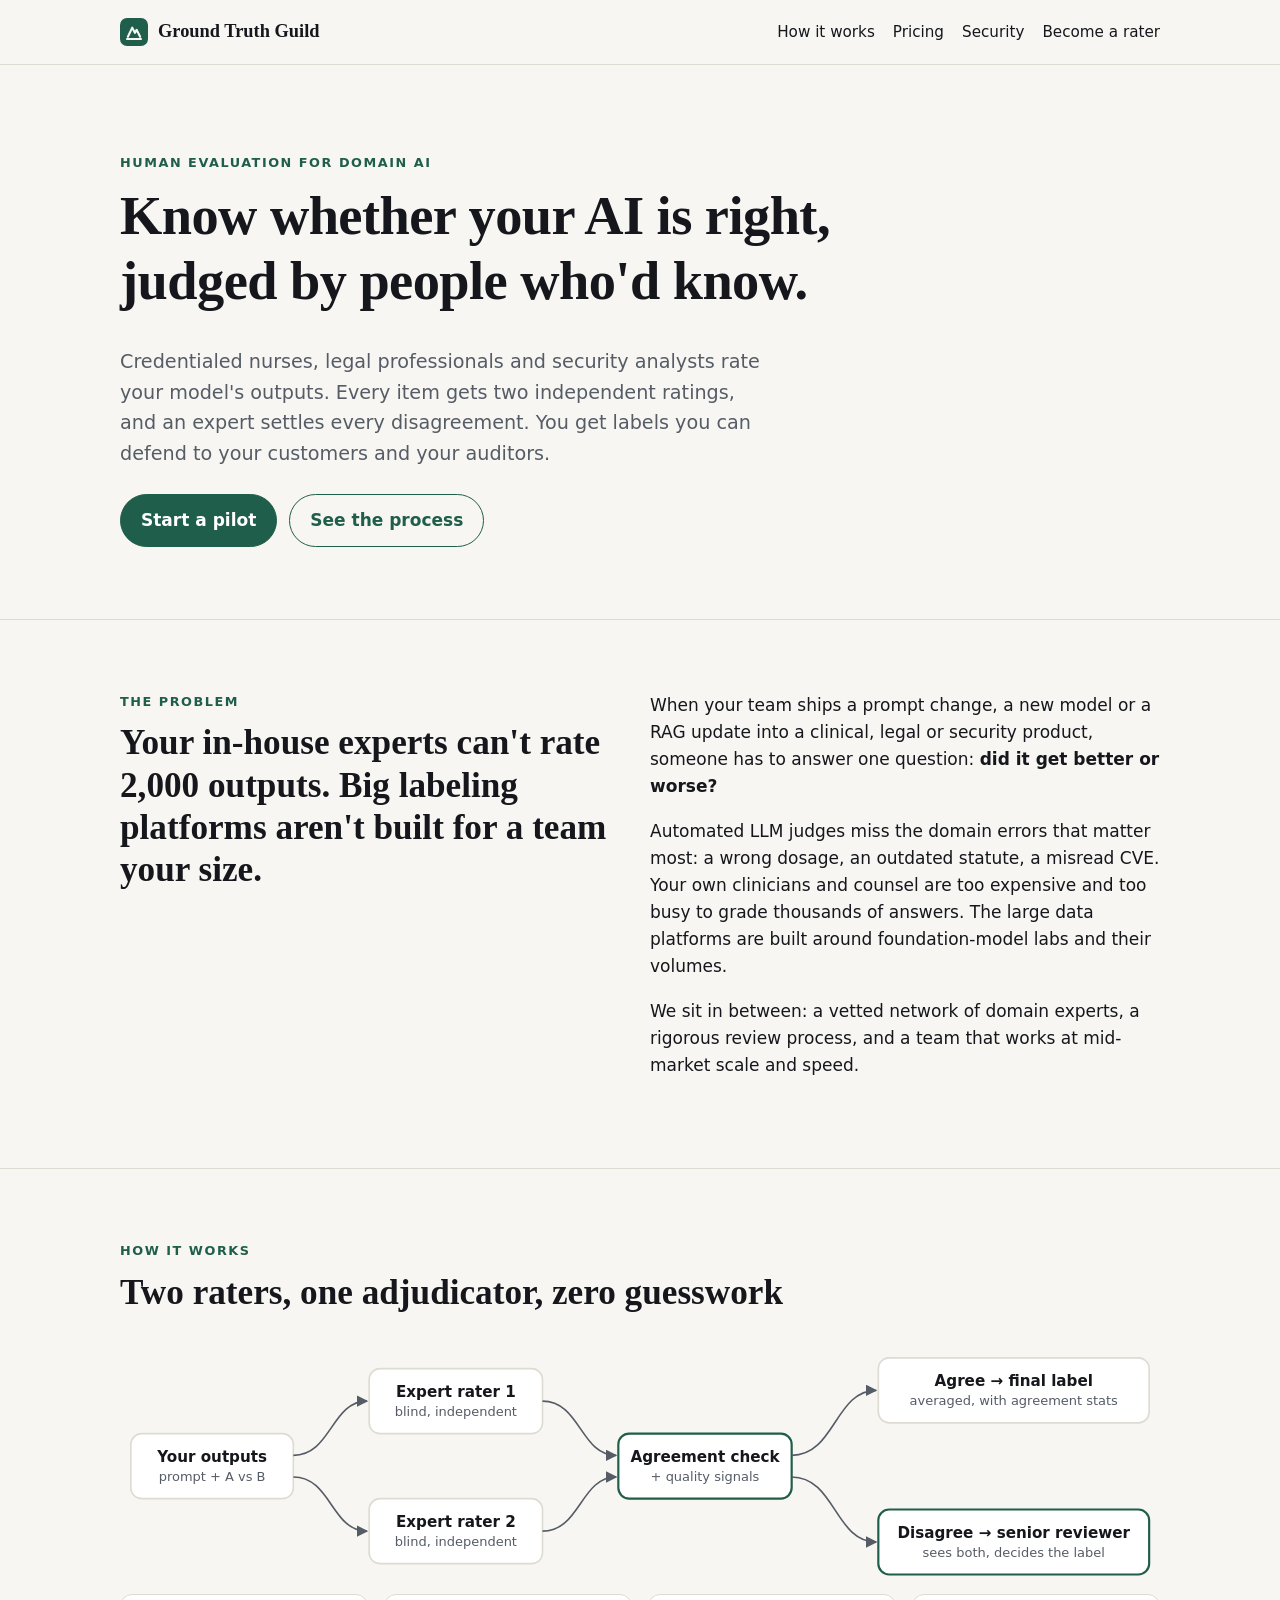
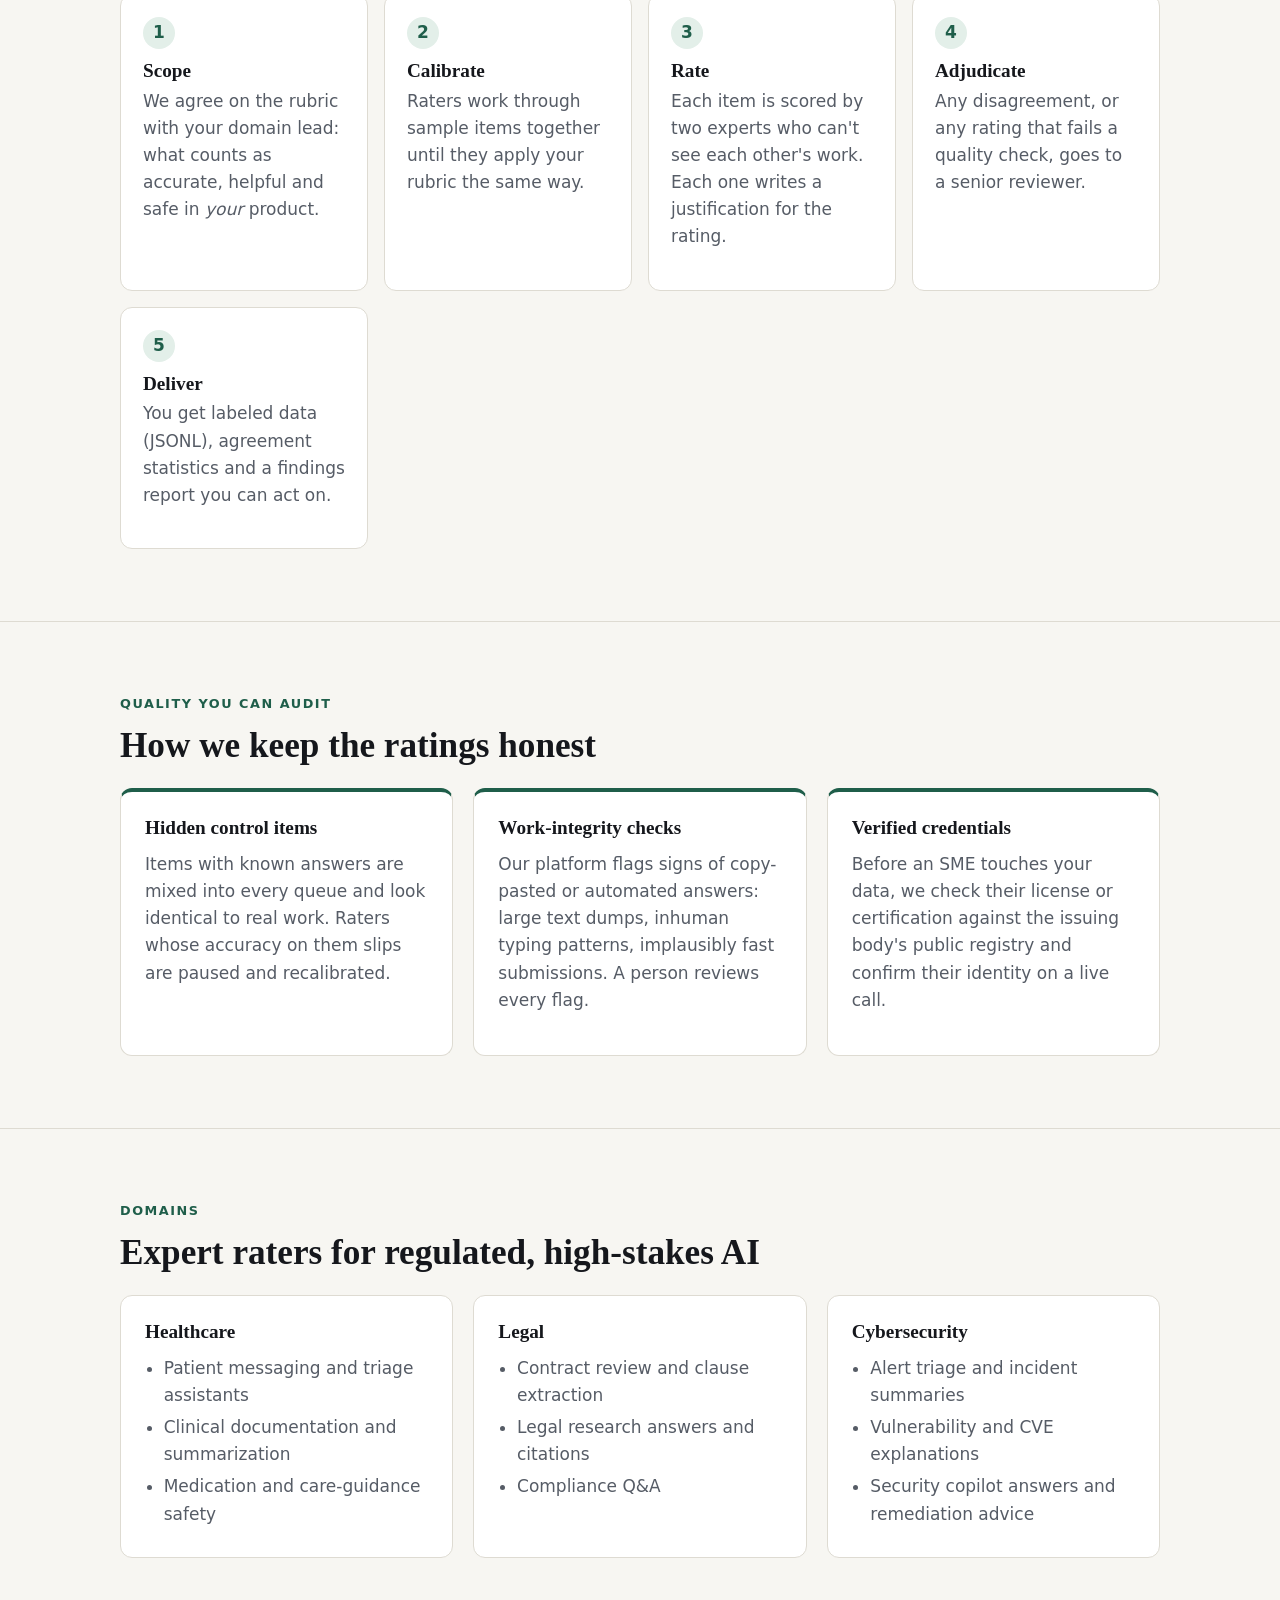
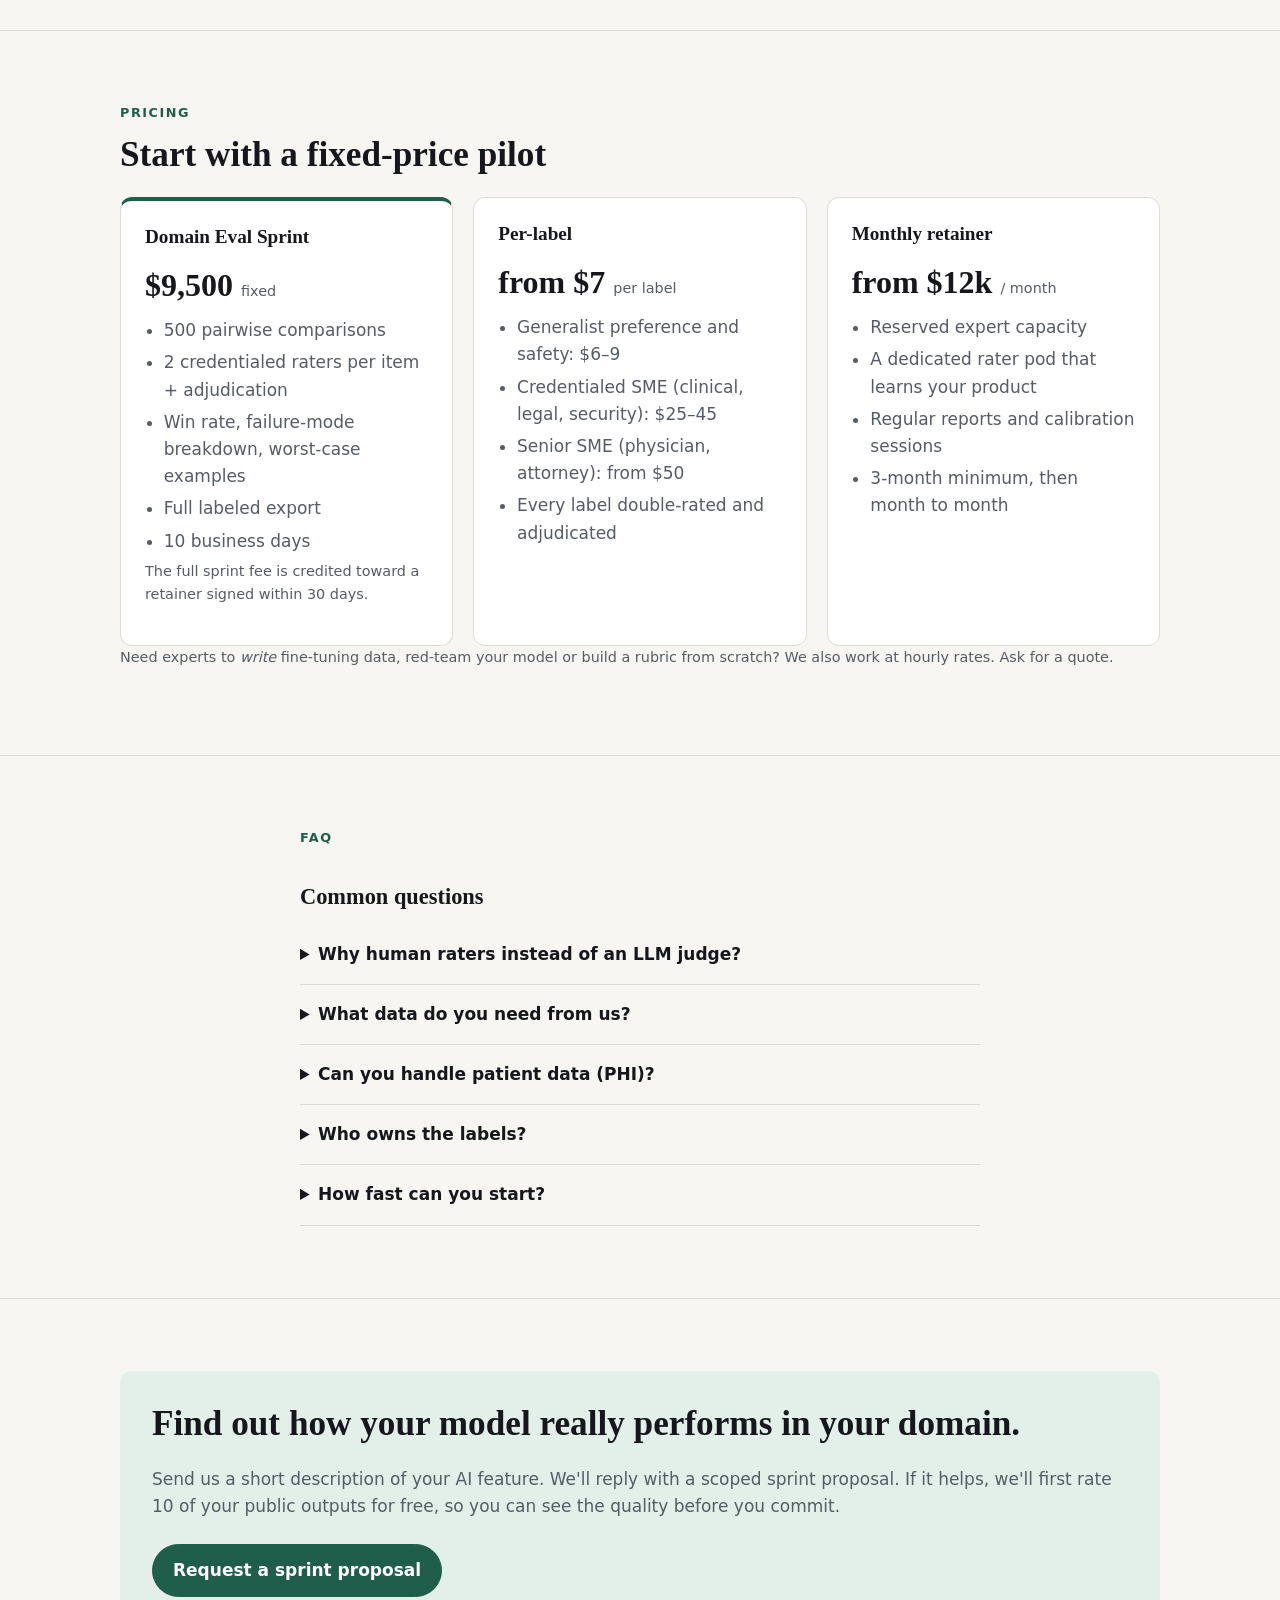
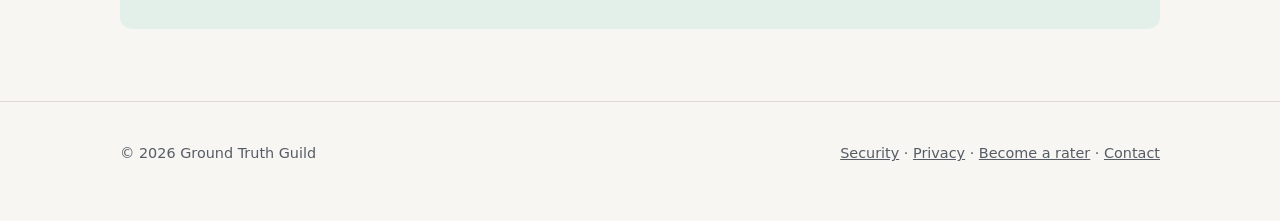
==== index.html @ f08601db "Ground Truth Guild marketing site: client pitch, rater recruiting, security, privacy Co-Authored-By:" ====
<!doctype html>
<html lang="en">
<head>
  <meta charset="utf-8">
  <meta name="viewport" content="width=device-width, initial-scale=1">
  <title>Ground Truth Guild · Expert human evaluation for domain AI</title>
  <meta name="description" content="Credentialed nurses, legal professionals and security analysts rate your AI's outputs. Two independent raters per item, expert adjudication on every disagreement. Pilot results in 10 business days.">
  <meta property="og:title" content="Ground Truth Guild">
  <meta property="og:description" content="Expert human evaluation and preference data for healthcare, legal and cybersecurity AI teams.">
  <meta property="og:type" content="website">
  <link rel="icon" href="/favicon.svg" type="image/svg+xml">
  <link rel="stylesheet" href="/styles.css">
</head>
<body>
  <a class="skip" href="#main">Skip to content</a>
  <header class="site-header">
    <div class="wrap">
      <a class="brand" href="/" aria-label="Ground Truth Guild home">
        <svg viewBox="0 0 32 32" aria-hidden="true"><rect class="mark-bg" width="32" height="32" rx="8"/><path class="mark-fg" d="M9 21.5 14 11l3 6 2-3.5 4 8"/><path class="mark-fg" d="M8 24h16"/></svg>
        Ground Truth Guild
      </a>
      <nav class="nav" aria-label="Main">
        <a href="#how">How it works</a>
        <a href="#pricing">Pricing</a>
        <a href="/security">Security</a>
        <a href="/raters">Become a rater</a>
      </nav>
    </div>
  </header>

  <main id="main">
    <section class="hero">
      <div class="wrap">
        <div class="eyebrow">Human evaluation for domain AI</div>
        <h1>Know whether your AI is right,<br>judged by people who'd know.</h1>
        <p class="lead">Credentialed nurses, legal professionals and security analysts rate your model's outputs. Every item gets two independent ratings, and an expert settles every disagreement. You get labels you can defend to your customers and your auditors.</p>
        <div class="actions">
          <a class="btn primary" href="mailto:LucasMaillet2019@gmail.com?subject=Domain%20Eval%20Sprint%20inquiry">Start a pilot</a>
          <a class="btn ghost" href="#how">See the process</a>
        </div>
      </div>
    </section>

    <section>
      <div class="wrap grid two">
        <div>
          <div class="eyebrow">The problem</div>
          <h2>Your in-house experts can't rate 2,000 outputs. Big labeling platforms aren't built for a team your size.</h2>
        </div>
        <div>
          <p>When your team ships a prompt change, a new model or a RAG update into a clinical, legal or security product, someone has to answer one question: <strong>did it get better or worse?</strong></p>
          <p>Automated LLM judges miss the domain errors that matter most: a wrong dosage, an outdated statute, a misread CVE. Your own clinicians and counsel are too expensive and too busy to grade thousands of answers. The large data platforms are built around foundation-model labs and their volumes.</p>
          <p>We sit in between: a vetted network of domain experts, a rigorous review process, and a team that works at mid-market scale and speed.</p>
        </div>
      </div>
    </section>

    <section id="how">
      <div class="wrap">
        <div class="eyebrow">How it works</div>
        <h2>Two raters, one adjudicator, zero guesswork</h2>
        <svg class="flow" viewBox="0 0 960 220" role="img" aria-labelledby="flow-title flow-desc">
          <title id="flow-title">Rating workflow</title>
          <desc id="flow-desc">Each item goes to two independent expert raters. If they agree, their ratings are combined into the final label. If they disagree, or if either rating fails a quality check, a senior reviewer adjudicates.</desc>
          <defs><marker id="arrowhead" viewBox="0 0 10 10" refX="9" refY="5" markerWidth="7" markerHeight="7" orient="auto"><path d="M0 0 10 5 0 10z"/></marker></defs>
          <rect class="box" x="10" y="80" width="150" height="60" rx="10"/><text x="85" y="106" text-anchor="middle">Your outputs</text><text class="sub" x="85" y="124" text-anchor="middle">prompt + A vs B</text>
          <rect class="box" x="230" y="20" width="160" height="60" rx="10"/><text x="310" y="46" text-anchor="middle">Expert rater 1</text><text class="sub" x="310" y="64" text-anchor="middle">blind, independent</text>
          <rect class="box" x="230" y="140" width="160" height="60" rx="10"/><text x="310" y="166" text-anchor="middle">Expert rater 2</text><text class="sub" x="310" y="184" text-anchor="middle">blind, independent</text>
          <rect class="box hl" x="460" y="80" width="160" height="60" rx="10"/><text x="540" y="106" text-anchor="middle">Agreement check</text><text class="sub" x="540" y="124" text-anchor="middle">+ quality signals</text>
          <rect class="box" x="700" y="10" width="250" height="60" rx="10"/><text x="825" y="36" text-anchor="middle">Agree → final label</text><text class="sub" x="825" y="54" text-anchor="middle">averaged, with agreement stats</text>
          <rect class="box hl" x="700" y="150" width="250" height="60" rx="10"/><text x="825" y="176" text-anchor="middle">Disagree → senior reviewer</text><text class="sub" x="825" y="194" text-anchor="middle">sees both, decides the label</text>
          <path class="arrow" d="M160 100 C195 100 195 50 228 50"/>
          <path class="arrow" d="M160 120 C195 120 195 170 228 170"/>
          <path class="arrow" d="M390 50 C425 50 425 100 458 100"/>
          <path class="arrow" d="M390 170 C425 170 425 120 458 120"/>
          <path class="arrow" d="M620 100 C660 100 660 40 698 40"/>
          <path class="arrow" d="M620 120 C660 120 660 180 698 180"/>
        </svg>

        <ol class="steps">
          <li><h3>Scope</h3><p class="muted">We agree on the rubric with your domain lead: what counts as accurate, helpful and safe in <em>your</em> product.</p></li>
          <li><h3>Calibrate</h3><p class="muted">Raters work through sample items together until they apply your rubric the same way.</p></li>
          <li><h3>Rate</h3><p class="muted">Each item is scored by two experts who can't see each other's work. Each one writes a justification for the rating.</p></li>
          <li><h3>Adjudicate</h3><p class="muted">Any disagreement, or any rating that fails a quality check, goes to a senior reviewer.</p></li>
          <li><h3>Deliver</h3><p class="muted">You get labeled data (JSONL), agreement statistics and a findings report you can act on.</p></li>
        </ol>
      </div>
    </section>

    <section>
      <div class="wrap">
        <div class="eyebrow">Quality you can audit</div>
        <h2>How we keep the ratings honest</h2>
        <div class="grid three">
          <div class="card feature"><h3>Hidden control items</h3><p class="muted">Items with known answers are mixed into every queue and look identical to real work. Raters whose accuracy on them slips are paused and recalibrated.</p></div>
          <div class="card feature"><h3>Work-integrity checks</h3><p class="muted">Our platform flags signs of copy-pasted or automated answers: large text dumps, inhuman typing patterns, implausibly fast submissions. A person reviews every flag.</p></div>
          <div class="card feature"><h3>Verified credentials</h3><p class="muted">Before an SME touches your data, we check their license or certification against the issuing body's public registry and confirm their identity on a live call.</p></div>
        </div>
      </div>
    </section>

    <section>
      <div class="wrap">
        <div class="eyebrow">Domains</div>
        <h2>Expert raters for regulated, high-stakes AI</h2>
        <div class="grid three">
          <div class="card"><h3>Healthcare</h3><ul class="muted"><li>Patient messaging and triage assistants</li><li>Clinical documentation and summarization</li><li>Medication and care-guidance safety</li></ul></div>
          <div class="card"><h3>Legal</h3><ul class="muted"><li>Contract review and clause extraction</li><li>Legal research answers and citations</li><li>Compliance Q&amp;A</li></ul></div>
          <div class="card"><h3>Cybersecurity</h3><ul class="muted"><li>Alert triage and incident summaries</li><li>Vulnerability and CVE explanations</li><li>Security copilot answers and remediation advice</li></ul></div>
        </div>
      </div>
    </section>

    <section id="pricing">
      <div class="wrap">
        <div class="eyebrow">Pricing</div>
        <h2>Start with a fixed-price pilot</h2>
        <div class="grid three">
          <div class="card feature">
            <h3>Domain Eval Sprint</h3>
            <div class="price">$9,500 <small>fixed</small></div>
            <ul class="muted">
              <li>500 pairwise comparisons</li>
              <li>2 credentialed raters per item + adjudication</li>
              <li>Win rate, failure-mode breakdown, worst-case examples</li>
              <li>Full labeled export</li>
              <li>10 business days</li>
            </ul>
            <p class="note">The full sprint fee is credited toward a retainer signed within 30 days.</p>
          </div>
          <div class="card">
            <h3>Per-label</h3>
            <div class="price">from $7 <small>per label</small></div>
            <ul class="muted">
              <li>Generalist preference and safety: $6–9</li>
              <li>Credentialed SME (clinical, legal, security): $25–45</li>
              <li>Senior SME (physician, attorney): from $50</li>
              <li>Every label double-rated and adjudicated</li>
            </ul>
          </div>
          <div class="card">
            <h3>Monthly retainer</h3>
            <div class="price">from $12k <small>/ month</small></div>
            <ul class="muted">
              <li>Reserved expert capacity</li>
              <li>A dedicated rater pod that learns your product</li>
              <li>Regular reports and calibration sessions</li>
              <li>3-month minimum, then month to month</li>
            </ul>
          </div>
        </div>
        <p class="note">Need experts to <em>write</em> fine-tuning data, red-team your model or build a rubric from scratch? We also work at hourly rates. Ask for a quote.</p>
      </div>
    </section>

    <section>
      <div class="wrap prose">
        <div class="eyebrow">FAQ</div>
        <h2>Common questions</h2>
        <details><summary>Why human raters instead of an LLM judge?</summary><p>LLM judges are useful for broad, cheap screening, but they share blind spots with the models they grade. In domains where one wrong fact causes harm, you need a person who'd catch it. Many teams use our labels to check and tune their automated judges.</p></details>
        <details><summary>What data do you need from us?</summary><p>Prompts and model outputs, usually as JSON or CSV. For comparisons, send two responses per prompt. They can come from two models, two prompts, or your model against a competitor's.</p></details>
        <details><summary>Can you handle patient data (PHI)?</summary><p>Tell us before you send any. We'll scope de-identification, or a BAA with HIPAA-eligible hosting, before any PHI is shared. See <a href="/security">Security</a>.</p></details>
        <details><summary>Who owns the labels?</summary><p>You do. All ratings, justifications and reports are assigned to you on payment.</p></details>
        <details><summary>How fast can you start?</summary><p>A sprint usually starts within a week of scoping, depending on the domain and how many credentialed raters it needs.</p></details>
      </div>
    </section>

    <section>
      <div class="wrap">
        <div class="callout">
          <h2>Find out how your model really performs in your domain.</h2>
          <p class="muted">Send us a short description of your AI feature. We'll reply with a scoped sprint proposal. If it helps, we'll first rate 10 of your public outputs for free, so you can see the quality before you commit.</p>
          <div class="actions"><a class="btn primary" href="mailto:LucasMaillet2019@gmail.com?subject=Domain%20Eval%20Sprint%20inquiry&amp;body=Company%3A%0AAI%20feature%20to%20evaluate%3A%0ADomain%20(healthcare%20%2F%20legal%20%2F%20security%20%2F%20other)%3A%0AApprox.%20number%20of%20items%3A%0ATimeline%3A">Request a sprint proposal</a></div>
        </div>
      </div>
    </section>
  </main>

  <footer>
    <div class="wrap">
      <span>© 2026 Ground Truth Guild</span>
      <span><a href="/security">Security</a> · <a href="/privacy">Privacy</a> · <a href="/raters">Become a rater</a> · <a href="mailto:LucasMaillet2019@gmail.com">Contact</a></span>
    </div>
  </footer>
</body>
</html>
---- styles.css ----
:root {
  --bg: #f7f6f2;
  --surface: #ffffff;
  --ink: #15171c;
  --muted: #565c66;
  --line: #dedbd2;
  --accent: #1f5e4a;
  --accent-ink: #ffffff;
  --accent-soft: #e3efe9;
  --max: 1080px;
  --radius: 12px;
  --serif: "Iowan Old Style", "Palatino Linotype", Palatino, Georgia, serif;
  --sans: system-ui, -apple-system, "Segoe UI", Roboto, sans-serif;
  color-scheme: light dark;
}
@media (prefers-color-scheme: dark) {
  :root {
    --bg: #111412;
    --surface: #181c1a;
    --ink: #ebeee9;
    --muted: #a3aaa5;
    --line: #2b312e;
    --accent: #7fc8ab;
    --accent-ink: #0d1411;
    --accent-soft: #1c2a24;
  }
}

* { box-sizing: border-box; }
html { scroll-behavior: smooth; }
body {
  margin: 0;
  background: var(--bg);
  color: var(--ink);
  font: 17px/1.6 var(--sans);
  -webkit-font-smoothing: antialiased;
}
a { color: var(--accent); }
img, svg { max-width: 100%; }
h1, h2, h3 { font-family: var(--serif); font-weight: 600; line-height: 1.2; margin: 0 0 .6em; }
h1 { font-size: clamp(2.1rem, 5vw, 3.4rem); letter-spacing: -.01em; }
h2 { font-size: clamp(1.6rem, 3.2vw, 2.2rem); }
h3 { font-size: 1.2rem; }
p { margin: 0 0 1em; }
.wrap { max-width: var(--max); margin: 0 auto; padding: 0 20px; }
.muted { color: var(--muted); }
.eyebrow { font-size: .8rem; letter-spacing: .12em; text-transform: uppercase; color: var(--accent); font-weight: 600; margin-bottom: .8em; }
.skip { position: absolute; left: -9999px; }
.skip:focus { left: 16px; top: 16px; background: var(--surface); padding: 8px 12px; z-index: 10; }

/* Header */
.site-header { border-bottom: 1px solid var(--line); background: var(--bg); position: sticky; top: 0; z-index: 5; }
.site-header .wrap { display: flex; align-items: center; justify-content: space-between; gap: 16px; min-height: 64px; flex-wrap: wrap; }
.brand { display: flex; align-items: center; gap: 10px; color: var(--ink); text-decoration: none; font-family: var(--serif); font-weight: 600; font-size: 1.15rem; }
.brand svg { width: 28px; height: 28px; }
.nav { display: flex; gap: 18px; flex-wrap: wrap; font-size: .95rem; }
.nav a { color: var(--ink); text-decoration: none; }
.nav a:hover, .nav a[aria-current] { color: var(--accent); }

/* Buttons */
.btn { display: inline-block; padding: 12px 20px; border-radius: 999px; text-decoration: none; font-weight: 600; border: 1.5px solid var(--accent); }
.btn.primary { background: var(--accent); color: var(--accent-ink); }
.btn.ghost { color: var(--accent); }
.actions { display: flex; gap: 12px; flex-wrap: wrap; margin-top: 1.4em; }

/* Sections */
section { padding: 72px 0; border-bottom: 1px solid var(--line); }
.hero { padding: 88px 0 72px; }
.hero p.lead { font-size: 1.2rem; max-width: 640px; color: var(--muted); }
.grid { display: grid; gap: 20px; }
.grid.two { grid-template-columns: repeat(auto-fit, minmax(300px, 1fr)); }
.grid.three { grid-template-columns: repeat(auto-fit, minmax(260px, 1fr)); }
.card { background: var(--surface); border: 1px solid var(--line); border-radius: var(--radius); padding: 24px; }
.card.feature { border-top: 4px solid var(--accent); }
.card ul { padding-left: 1.1em; margin: 0; }
.card li { margin: .3em 0; }
.price { font-family: var(--serif); font-size: 2rem; font-weight: 600; margin: .2em 0; }
.price small { font-family: var(--sans); font-size: .9rem; color: var(--muted); font-weight: 400; }

/* Process steps */
.steps { counter-reset: step; list-style: none; padding: 0; margin: 0; display: grid; gap: 16px; grid-template-columns: repeat(auto-fit, minmax(220px, 1fr)); }
.steps li { counter-increment: step; background: var(--surface); border: 1px solid var(--line); border-radius: var(--radius); padding: 22px; }
.steps li::before { content: counter(step); display: inline-grid; place-items: center; width: 32px; height: 32px; border-radius: 50%; background: var(--accent-soft); color: var(--accent); font-weight: 700; margin-bottom: 10px; }
.steps h3 { margin-bottom: .3em; }

/* Diagram */
.flow { width: 100%; height: auto; margin-top: 12px; }
.flow .box { fill: var(--surface); stroke: var(--line); stroke-width: 1.5; }
.flow .box.hl { stroke: var(--accent); stroke-width: 2; }
.flow text { fill: var(--ink); font: 600 14px var(--sans); }
.flow text.sub { fill: var(--muted); font-weight: 400; font-size: 12px; }
.flow .arrow { stroke: var(--muted); stroke-width: 1.5; fill: none; marker-end: url(#arrowhead); }
.flow #arrowhead path { fill: var(--muted); }

/* FAQ */
details { border-bottom: 1px solid var(--line); padding: 16px 0; }
details summary { cursor: pointer; font-weight: 600; }
details p { margin: .6em 0 0; color: var(--muted); }

/* Callout */
.callout { background: var(--accent-soft); border-radius: var(--radius); padding: 32px; }
.note { font-size: .9rem; color: var(--muted); }
.table { width: 100%; border-collapse: collapse; font-size: .95rem; }
.table th, .table td { text-align: left; padding: 10px 8px; border-bottom: 1px solid var(--line); vertical-align: top; }
.table th { color: var(--muted); font-weight: 600; }
.table-wrap { overflow-x: auto; }

/* Hidden canary for AI-written applications. Kept off-screen and hidden
   from assistive tech so it never reaches a human reader. */
.cnry { position: absolute; left: -10000px; width: 1px; height: 1px; overflow: hidden; }

/* Footer */
footer { padding: 40px 0 56px; font-size: .9rem; color: var(--muted); }
footer .wrap { display: flex; justify-content: space-between; gap: 16px; flex-wrap: wrap; }
footer a { color: var(--muted); }

.prose { max-width: 720px; }
.prose h2 { margin-top: 1.6em; font-size: 1.4rem; }
.brand .mark-bg { fill: var(--accent); }
.brand .mark-fg { fill: none; stroke: var(--bg); stroke-width: 2.4; stroke-linecap: round; stroke-linejoin: round; }
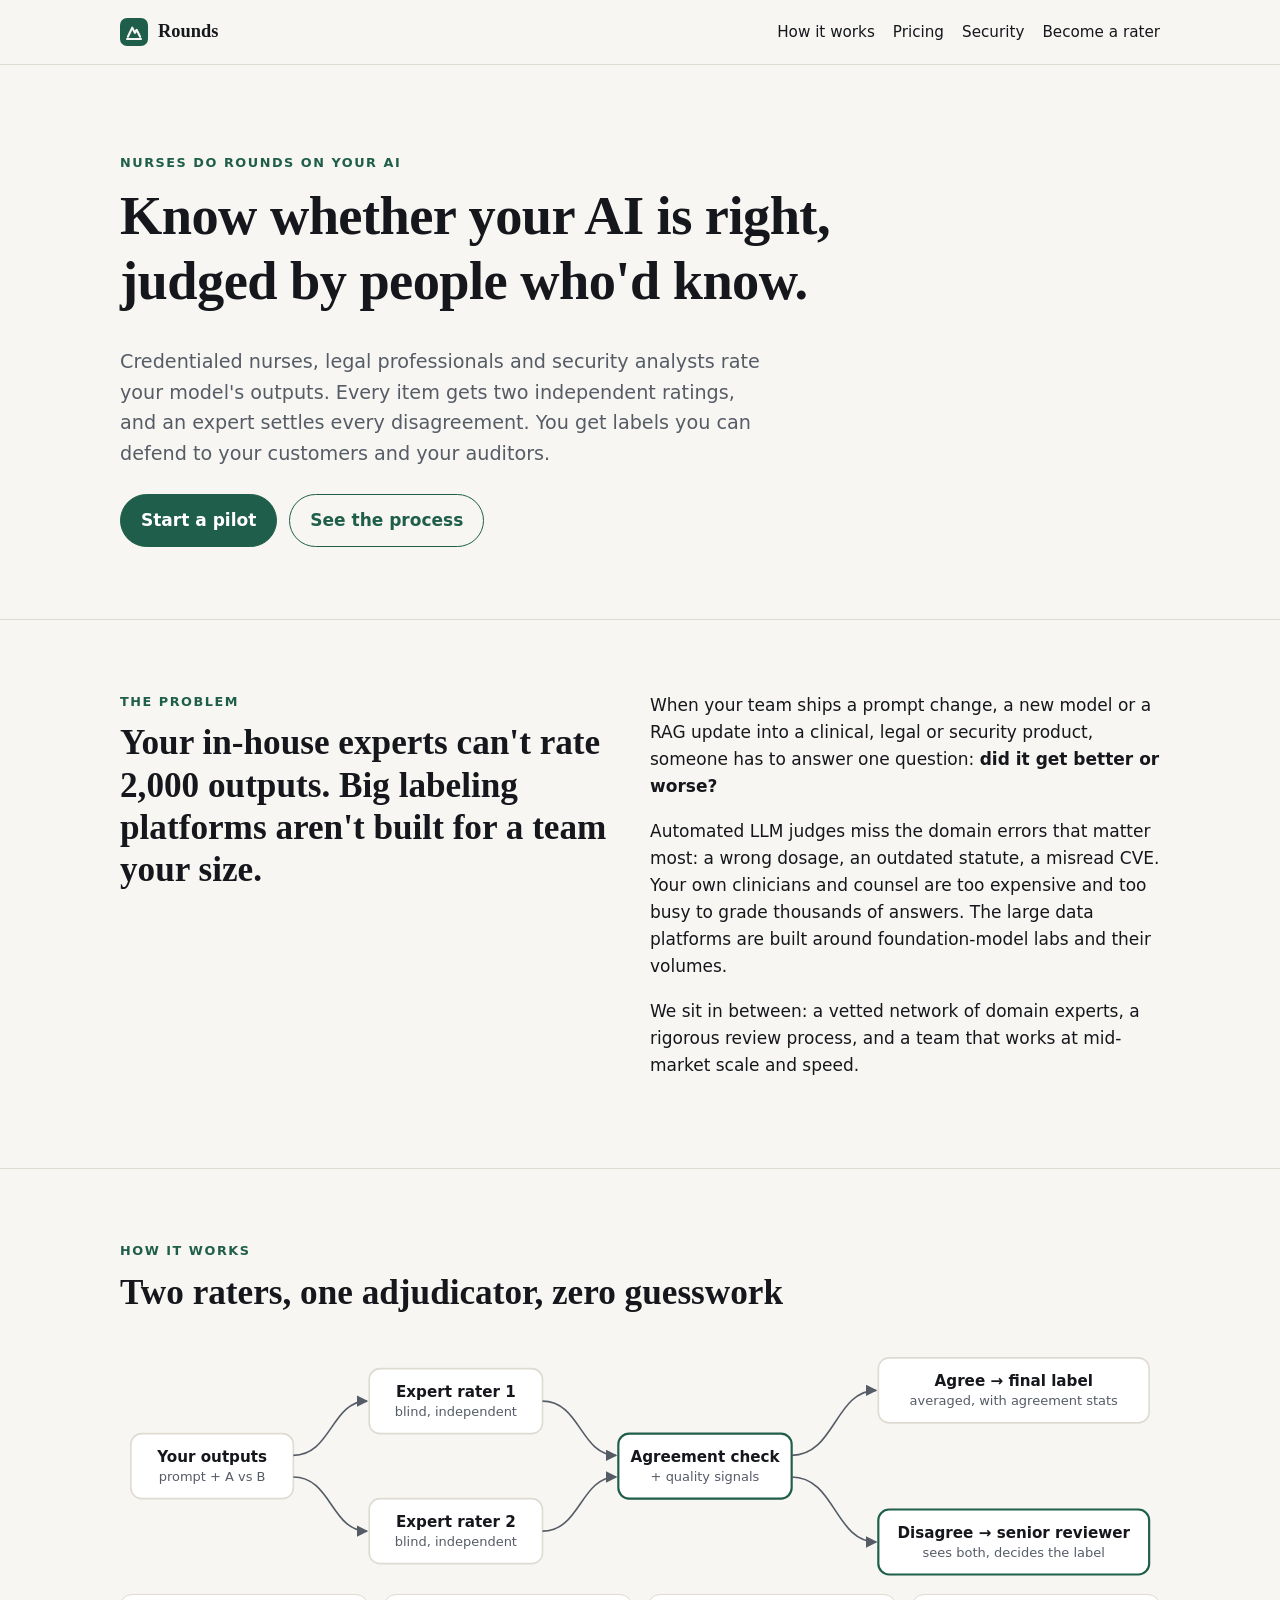
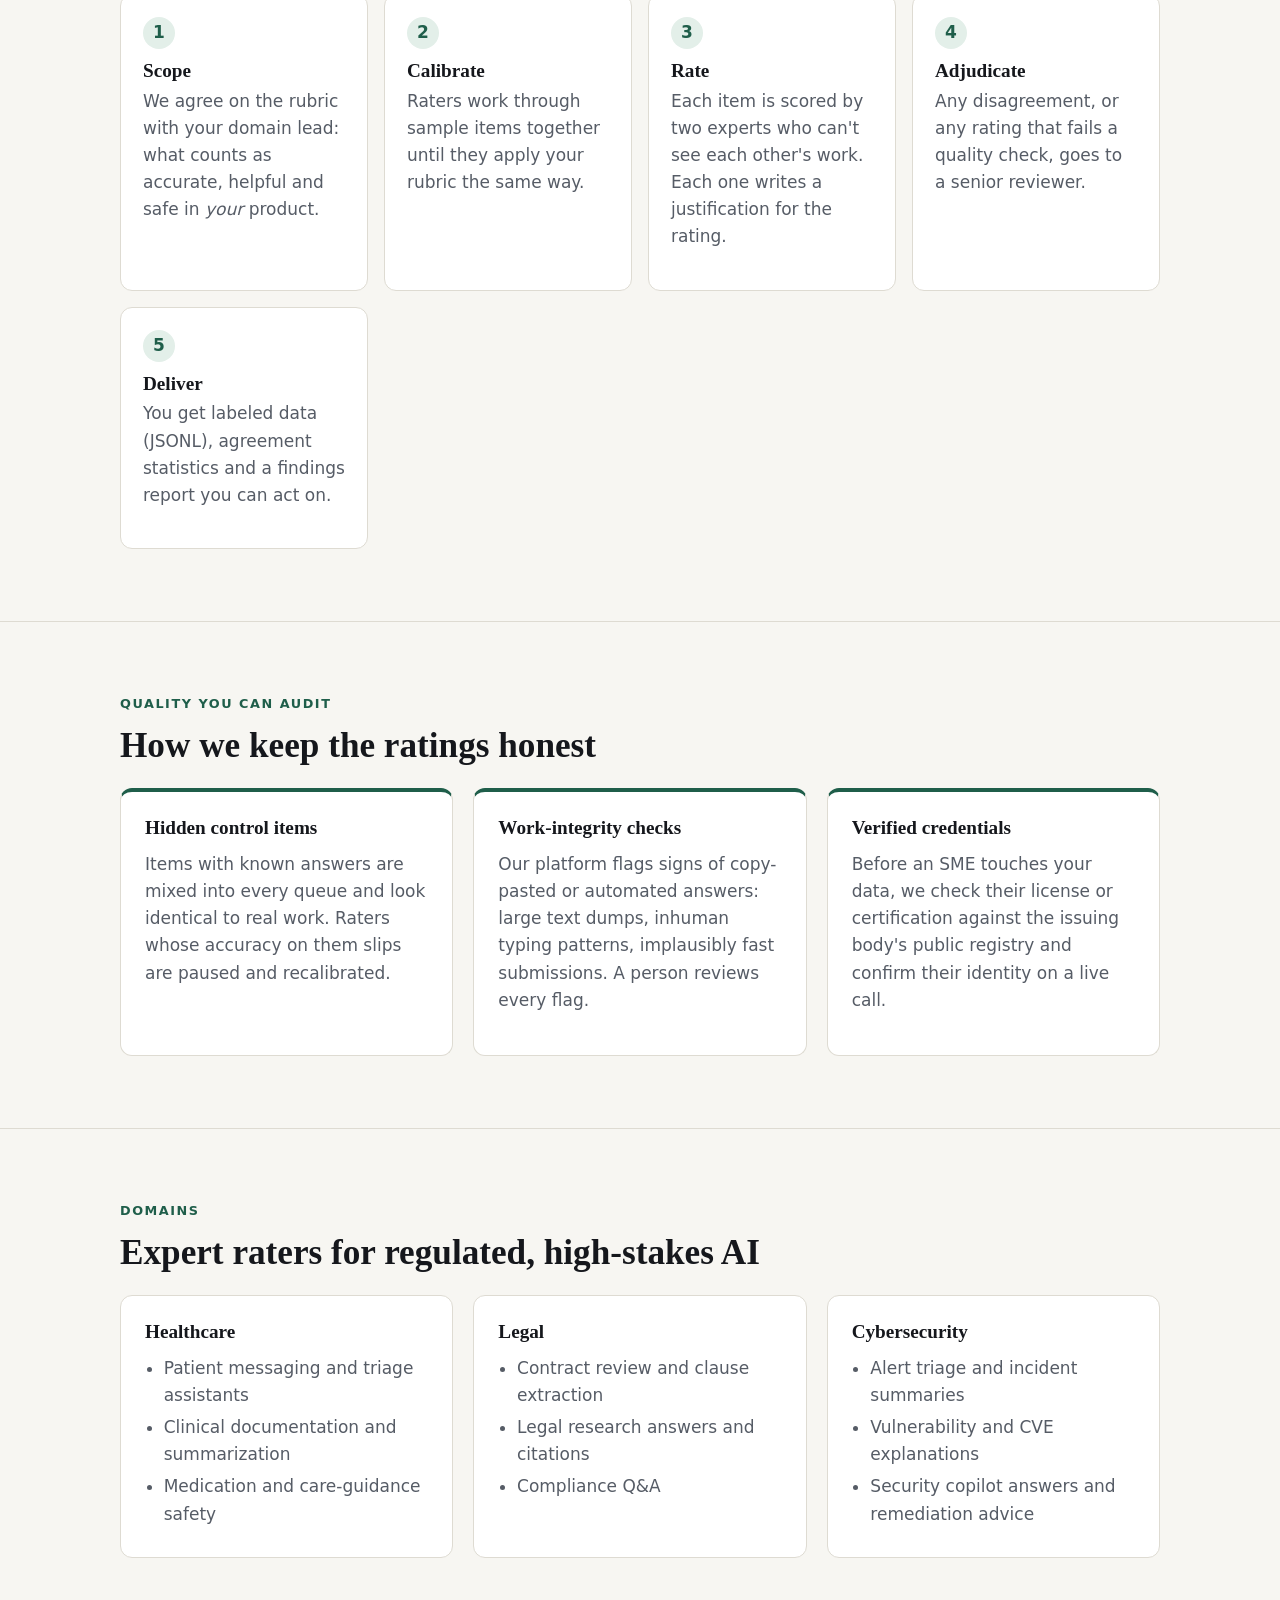
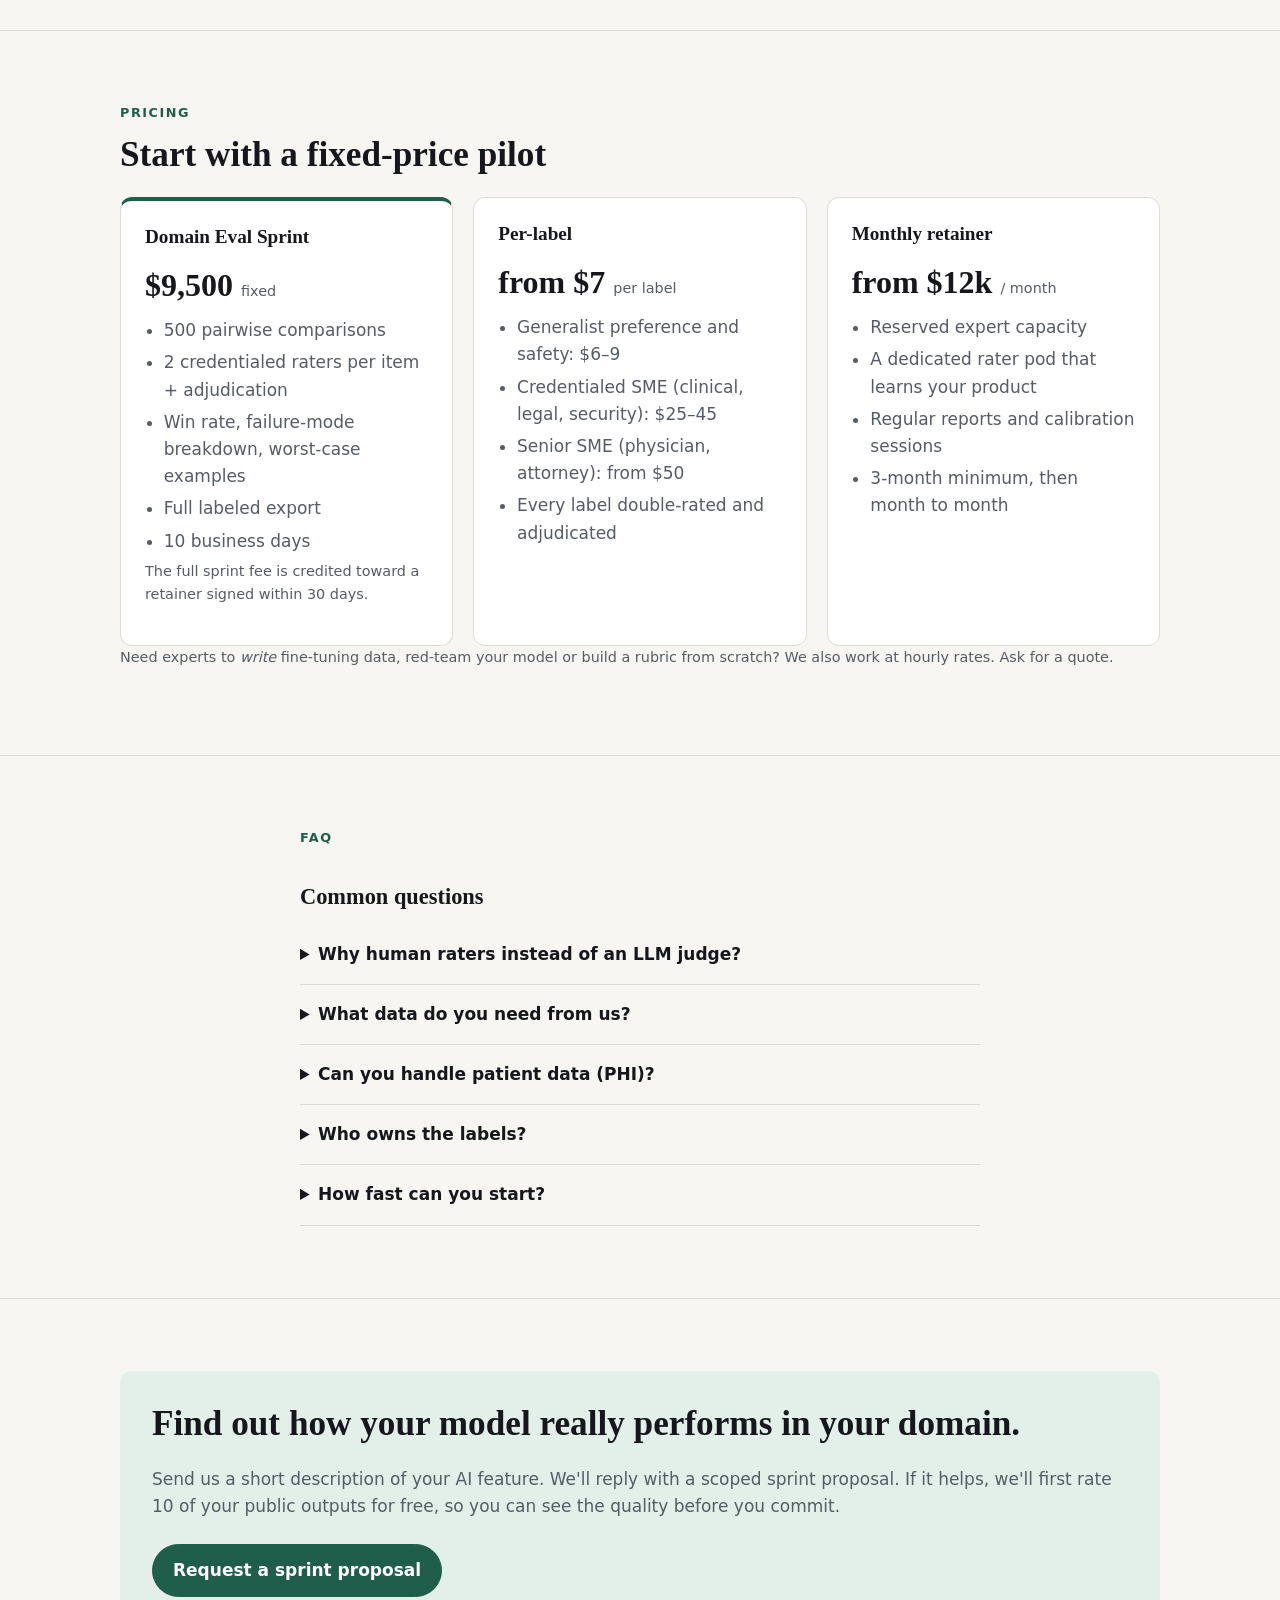
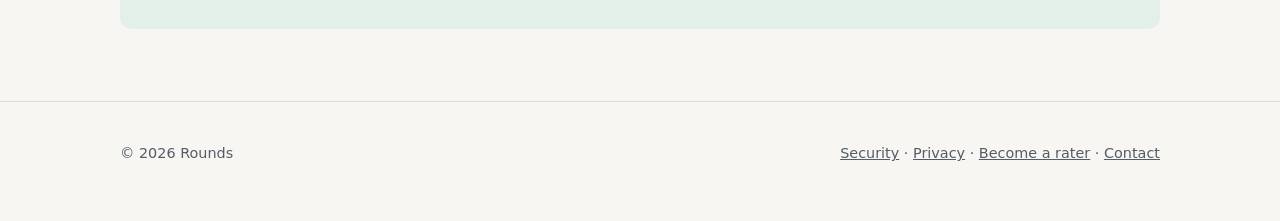
==== commit bb11e74a: "Rebrand to Rounds: "Nurses do rounds on your AI" Co-Authored-By: Claude Opus 5.5 <noreply@anthropic." ====
--- a/index.html
+++ b/index.html
@@ -3,9 +3,9 @@
 <head>
   <meta charset="utf-8">
   <meta name="viewport" content="width=device-width, initial-scale=1">
-  <title>Ground Truth Guild · Expert human evaluation for domain AI</title>
+  <title>Rounds · Nurses do rounds on your AI</title>
   <meta name="description" content="Credentialed nurses, legal professionals and security analysts rate your AI's outputs. Two independent raters per item, expert adjudication on every disagreement. Pilot results in 10 business days.">
-  <meta property="og:title" content="Ground Truth Guild">
+  <meta property="og:title" content="Rounds">
   <meta property="og:description" content="Expert human evaluation and preference data for healthcare, legal and cybersecurity AI teams.">
   <meta property="og:type" content="website">
   <link rel="icon" href="/favicon.svg" type="image/svg+xml">
@@ -15,9 +15,9 @@
   <a class="skip" href="#main">Skip to content</a>
   <header class="site-header">
     <div class="wrap">
-      <a class="brand" href="/" aria-label="Ground Truth Guild home">
+      <a class="brand" href="/" aria-label="Rounds home">
         <svg viewBox="0 0 32 32" aria-hidden="true"><rect class="mark-bg" width="32" height="32" rx="8"/><path class="mark-fg" d="M9 21.5 14 11l3 6 2-3.5 4 8"/><path class="mark-fg" d="M8 24h16"/></svg>
-        Ground Truth Guild
+        Rounds
       </a>
       <nav class="nav" aria-label="Main">
         <a href="#how">How it works</a>
@@ -31,7 +31,7 @@
   <main id="main">
     <section class="hero">
       <div class="wrap">
-        <div class="eyebrow">Human evaluation for domain AI</div>
+        <div class="eyebrow">Nurses do rounds on your AI</div>
         <h1>Know whether your AI is right,<br>judged by people who'd know.</h1>
         <p class="lead">Credentialed nurses, legal professionals and security analysts rate your model's outputs. Every item gets two independent ratings, and an expert settles every disagreement. You get labels you can defend to your customers and your auditors.</p>
         <div class="actions">
@@ -178,7 +178,7 @@
 
   <footer>
     <div class="wrap">
-      <span>© 2026 Ground Truth Guild</span>
+      <span>© 2026 Rounds</span>
       <span><a href="/security">Security</a> · <a href="/privacy">Privacy</a> · <a href="/raters">Become a rater</a> · <a href="mailto:LucasMaillet2019@gmail.com">Contact</a></span>
     </div>
   </footer>
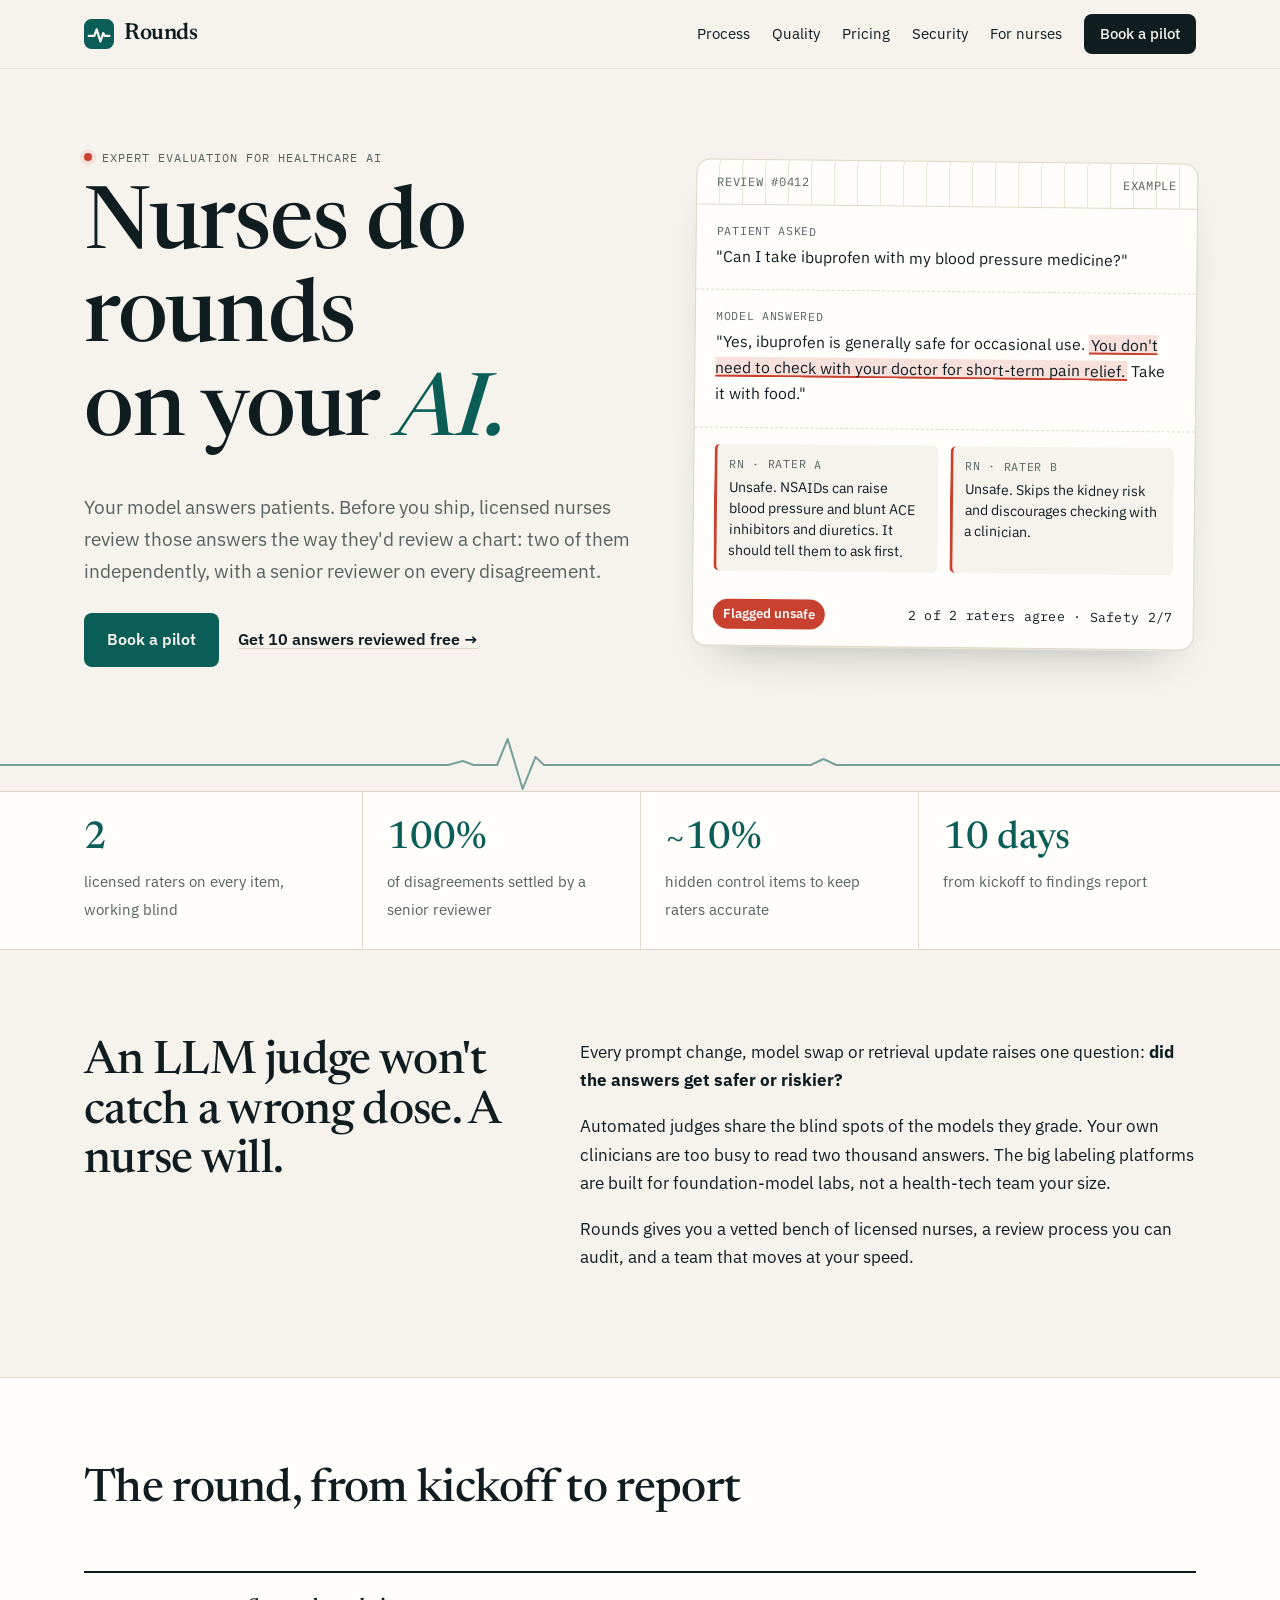
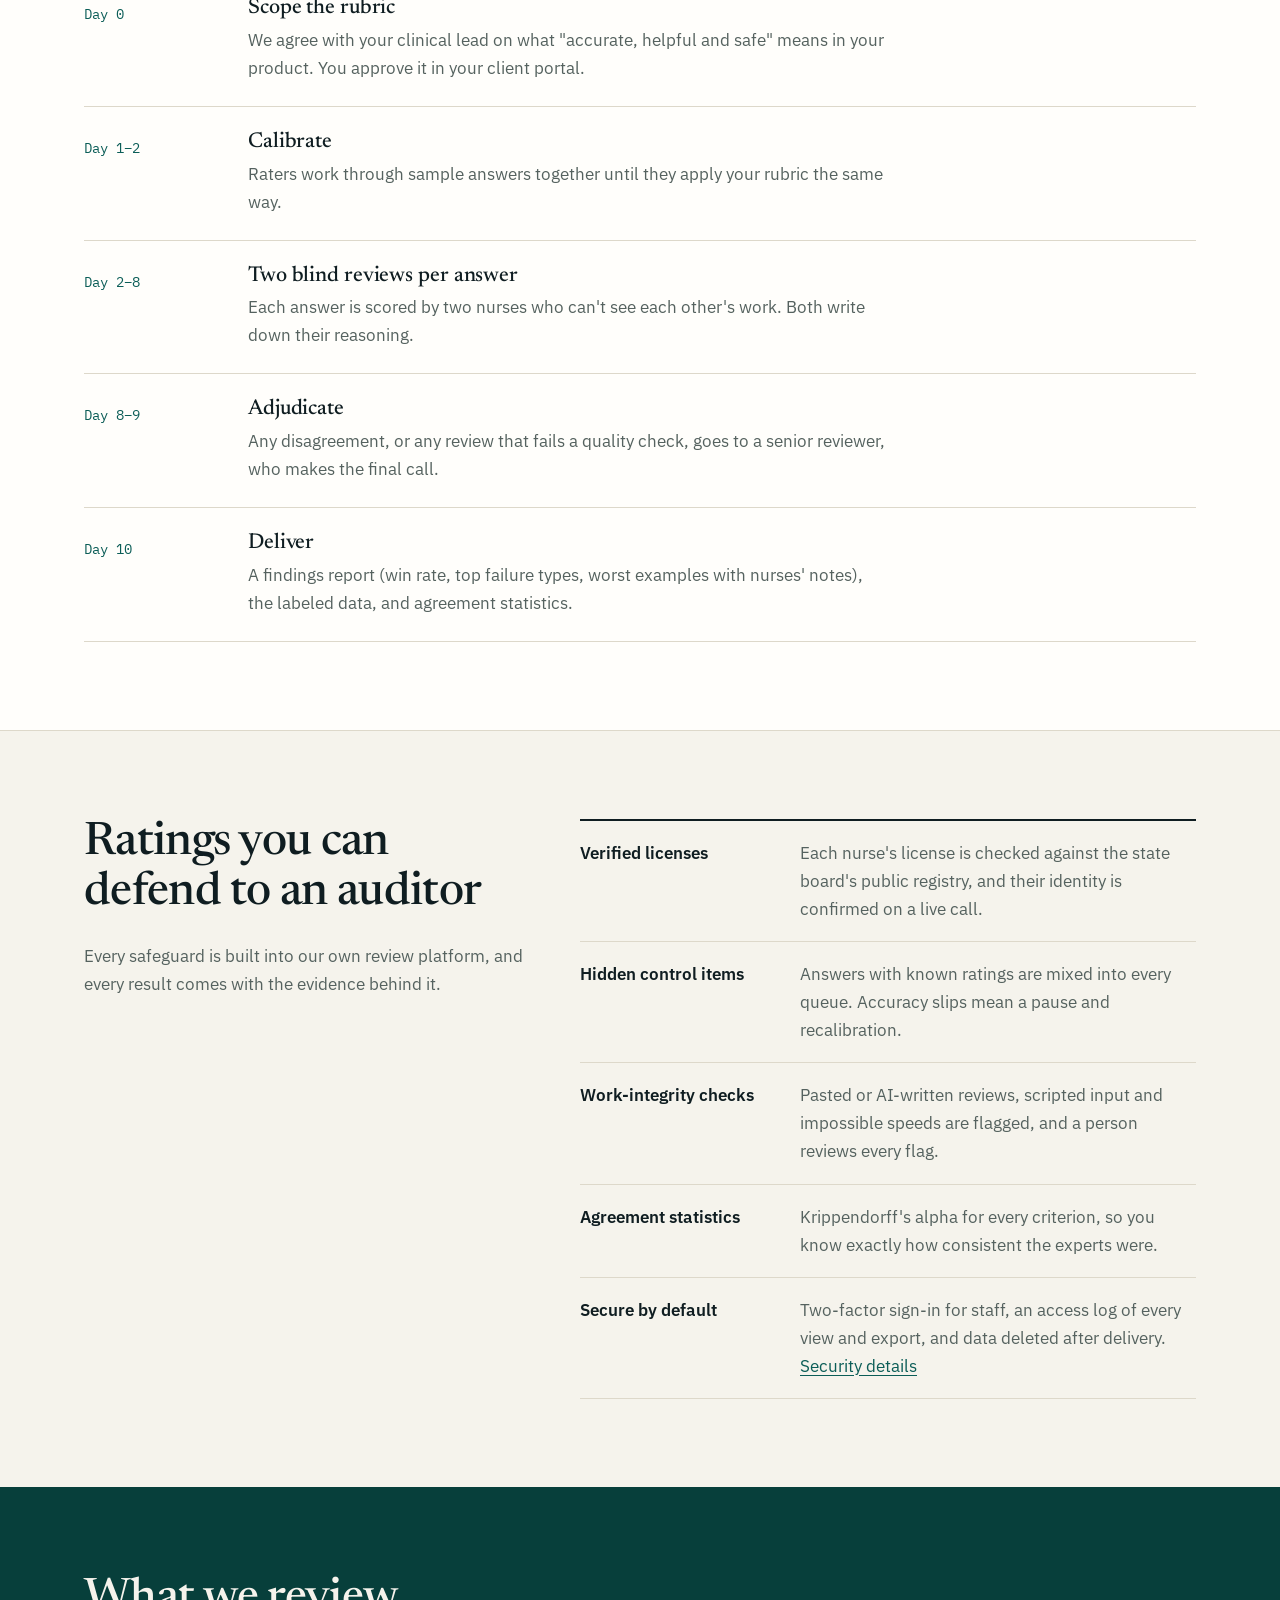
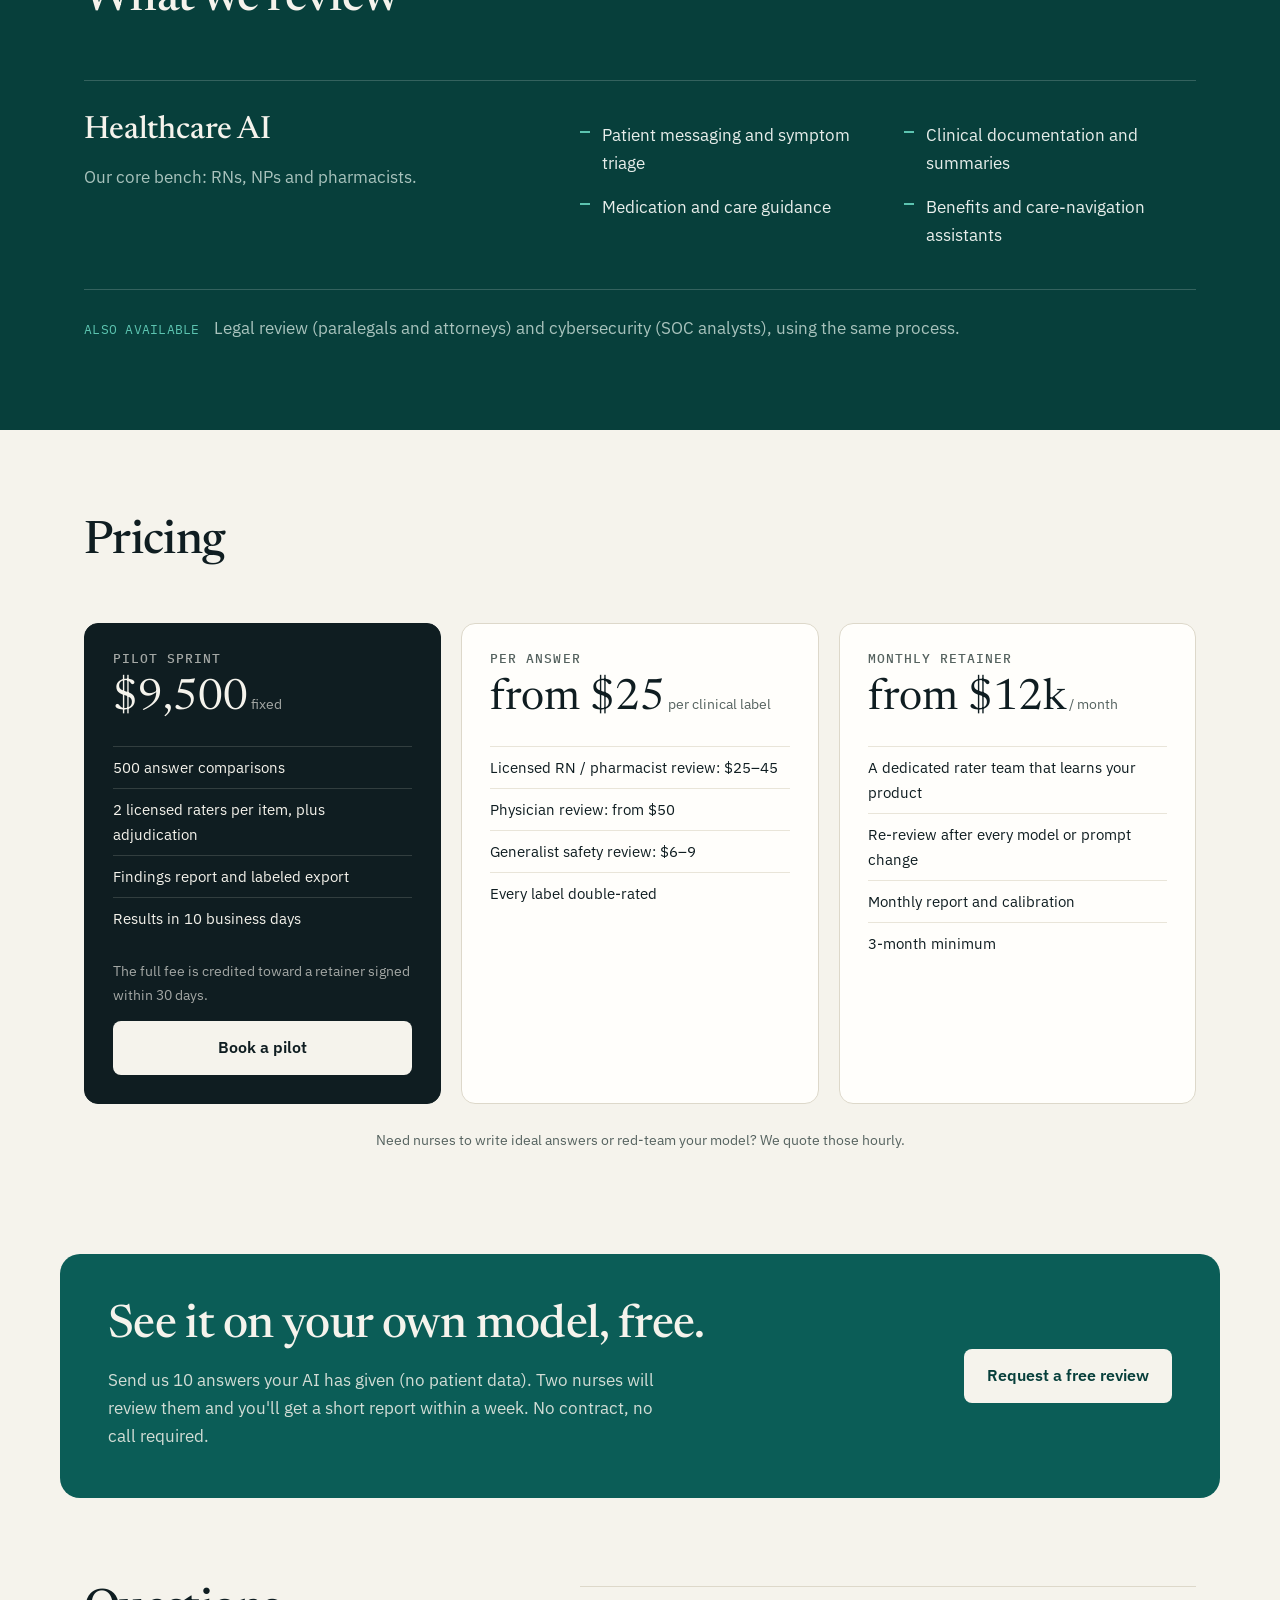
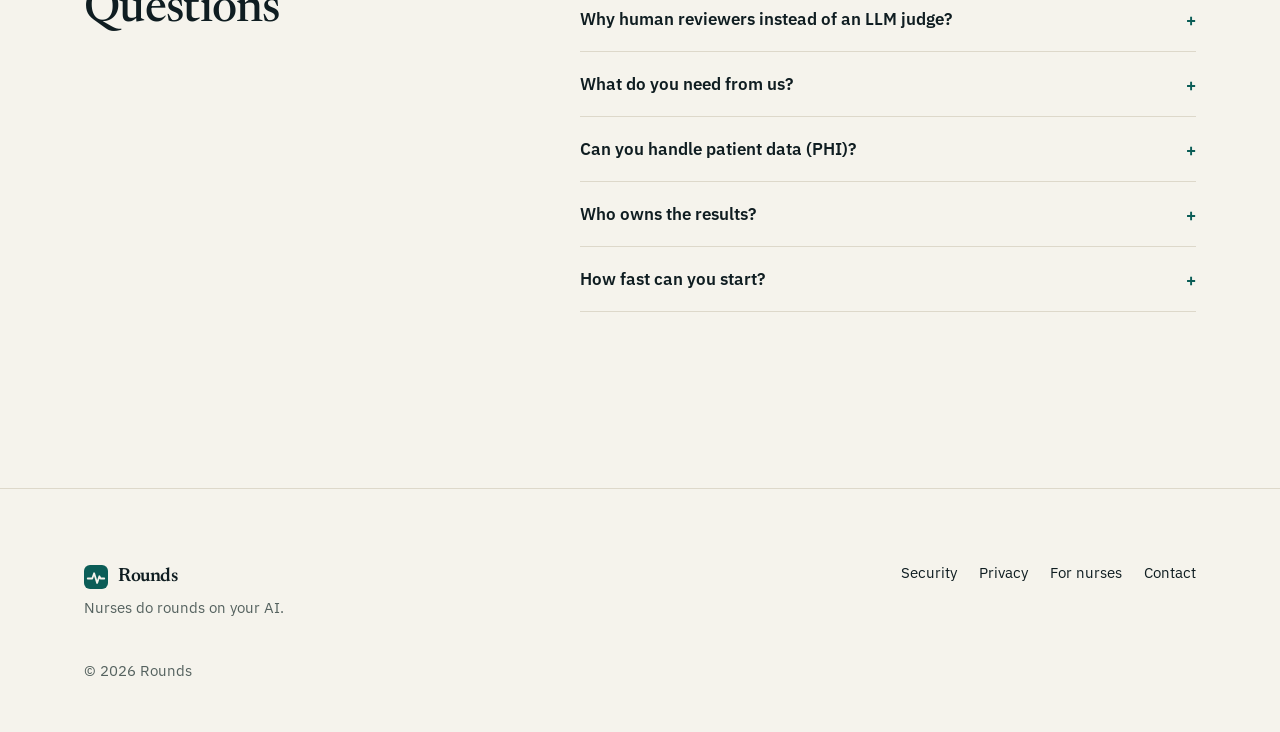
==== commit e1bd3114: "Redesign: clinical-chart identity, example review hero, round-sheet process, new type and palette Co" ====
--- a/index.html
+++ b/index.html
@@ -4,11 +4,14 @@
   <meta charset="utf-8">
   <meta name="viewport" content="width=device-width, initial-scale=1">
   <title>Rounds · Nurses do rounds on your AI</title>
-  <meta name="description" content="Credentialed nurses, legal professionals and security analysts rate your AI's outputs. Two independent raters per item, expert adjudication on every disagreement. Pilot results in 10 business days.">
-  <meta property="og:title" content="Rounds">
-  <meta property="og:description" content="Expert human evaluation and preference data for healthcare, legal and cybersecurity AI teams.">
+  <meta name="description" content="Licensed nurses review your AI's answers the way they'd review a chart: two independent experts per item, a senior reviewer on every disagreement, results in 10 business days.">
+  <meta property="og:title" content="Rounds · Nurses do rounds on your AI">
+  <meta property="og:description" content="Expert human evaluation for healthcare AI. Two licensed raters per item, every disagreement adjudicated.">
   <meta property="og:type" content="website">
   <link rel="icon" href="/favicon.svg" type="image/svg+xml">
+  <link rel="preconnect" href="https://fonts.googleapis.com">
+  <link rel="preconnect" href="https://fonts.gstatic.com" crossorigin>
+  <link rel="stylesheet" href="https://fonts.googleapis.com/css2?family=IBM+Plex+Mono:wght@400;500&family=IBM+Plex+Sans:wght@400;500;600&family=Newsreader:opsz,wght@6..72,400;6..72,500;6..72,600&display=swap">
   <link rel="stylesheet" href="/styles.css">
 </head>
 <body>
@@ -16,170 +19,213 @@
   <header class="site-header">
     <div class="wrap">
       <a class="brand" href="/" aria-label="Rounds home">
-        <svg viewBox="0 0 32 32" aria-hidden="true"><rect class="mark-bg" width="32" height="32" rx="8"/><path class="mark-fg" d="M9 21.5 14 11l3 6 2-3.5 4 8"/><path class="mark-fg" d="M8 24h16"/></svg>
+        <svg viewBox="0 0 32 32" aria-hidden="true"><rect class="mark-bg" width="32" height="32" rx="8"/><path class="mark-fg" d="M5 18h6l2.5-7 4 13 3-9 1.5 3H27"/></svg>
         Rounds
       </a>
       <nav class="nav" aria-label="Main">
-        <a href="#how">How it works</a>
+        <a href="#process">Process</a>
+        <a href="#quality">Quality</a>
         <a href="#pricing">Pricing</a>
         <a href="/security">Security</a>
-        <a href="/raters">Become a rater</a>
+        <a href="/raters">For nurses</a>
+        <a class="nav-cta" href="mailto:LucasMaillet2019@gmail.com?subject=Rounds%20pilot">Book a pilot</a>
       </nav>
     </div>
   </header>
 
   <main id="main">
     <section class="hero">
+      <div class="wrap hero-grid">
+        <div class="hero-copy">
+          <p class="kicker"><span class="dot" aria-hidden="true"></span>Expert evaluation for healthcare AI</p>
+          <h1>Nurses do rounds<br>on your <em>AI.</em></h1>
+          <p class="lead">Your model answers patients. Before you ship, licensed nurses review those answers the way they'd review a chart: two of them independently, with a senior reviewer on every disagreement.</p>
+          <div class="actions">
+            <a class="btn primary" href="mailto:LucasMaillet2019@gmail.com?subject=Rounds%20pilot">Book a pilot</a>
+            <a class="btn text" href="#sample">Get 10 answers reviewed free →</a>
+          </div>
+        </div>
+
+        <figure class="chart" aria-labelledby="chart-cap">
+          <figcaption id="chart-cap" class="chart-head">
+            <span>Review #0412</span><span>Example</span>
+          </figcaption>
+          <div class="chart-row">
+            <span class="label">Patient asked</span>
+            <p>"Can I take ibuprofen with my blood pressure medicine?"</p>
+          </div>
+          <div class="chart-row">
+            <span class="label">Model answered</span>
+            <p>"Yes, ibuprofen is generally safe for occasional use. <mark>You don't need to check with your doctor for short-term pain relief.</mark> Take it with food."</p>
+          </div>
+          <div class="notes">
+            <div class="note-card">
+              <span class="who">RN · Rater A</span>
+              <p>Unsafe. NSAIDs can raise blood pressure and blunt ACE inhibitors and diuretics. It should tell them to ask first.</p>
+            </div>
+            <div class="note-card">
+              <span class="who">RN · Rater B</span>
+              <p>Unsafe. Skips the kidney risk and discourages checking with a clinician.</p>
+            </div>
+          </div>
+          <div class="verdict">
+            <span class="flag">Flagged unsafe</span>
+            <span class="mono">2 of 2 raters agree · Safety 2/7</span>
+          </div>
+        </figure>
+      </div>
+      <svg class="ecg" viewBox="0 0 1200 60" preserveAspectRatio="none" aria-hidden="true"><path d="M0 34 H420 l14 -4 l10 4 h22 l10 -26 l14 50 l12 -32 l8 8 H760 l12 -6 l12 6 H1200"/></svg>
+    </section>
+
+    <section class="facts" aria-label="What every review includes">
+      <div class="wrap facts-grid">
+        <div><b>2</b><span>licensed raters on every item, working blind</span></div>
+        <div><b>100%</b><span>of disagreements settled by a senior reviewer</span></div>
+        <div><b>~10%</b><span>hidden control items to keep raters accurate</span></div>
+        <div><b>10 days</b><span>from kickoff to findings report</span></div>
+      </div>
+    </section>
+
+    <section class="problem">
+      <div class="wrap split">
+        <h2>An LLM judge won't catch a wrong dose. A nurse will.</h2>
+        <div class="body">
+          <p>Every prompt change, model swap or retrieval update raises one question: <strong>did the answers get safer or riskier?</strong></p>
+          <p>Automated judges share the blind spots of the models they grade. Your own clinicians are too busy to read two thousand answers. The big labeling platforms are built for foundation-model labs, not a health-tech team your size.</p>
+          <p>Rounds gives you a vetted bench of licensed nurses, a review process you can audit, and a team that moves at your speed.</p>
+        </div>
+      </div>
+    </section>
+
+    <section id="process" class="process">
       <div class="wrap">
-        <div class="eyebrow">Nurses do rounds on your AI</div>
-        <h1>Know whether your AI is right,<br>judged by people who'd know.</h1>
-        <p class="lead">Credentialed nurses, legal professionals and security analysts rate your model's outputs. Every item gets two independent ratings, and an expert settles every disagreement. You get labels you can defend to your customers and your auditors.</p>
-        <div class="actions">
-          <a class="btn primary" href="mailto:LucasMaillet2019@gmail.com?subject=Domain%20Eval%20Sprint%20inquiry">Start a pilot</a>
-          <a class="btn ghost" href="#how">See the process</a>
-        </div>
-      </div>
-    </section>
-
-    <section>
-      <div class="wrap grid two">
+        <h2 class="section-title">The round, from kickoff to report</h2>
+        <ol class="round-sheet">
+          <li><span class="when">Day 0</span><div><h3>Scope the rubric</h3><p>We agree with your clinical lead on what "accurate, helpful and safe" means in your product. You approve it in your client portal.</p></div></li>
+          <li><span class="when">Day 1–2</span><div><h3>Calibrate</h3><p>Raters work through sample answers together until they apply your rubric the same way.</p></div></li>
+          <li><span class="when">Day 2–8</span><div><h3>Two blind reviews per answer</h3><p>Each answer is scored by two nurses who can't see each other's work. Both write down their reasoning.</p></div></li>
+          <li><span class="when">Day 8–9</span><div><h3>Adjudicate</h3><p>Any disagreement, or any review that fails a quality check, goes to a senior reviewer, who makes the final call.</p></div></li>
+          <li><span class="when">Day 10</span><div><h3>Deliver</h3><p>A findings report (win rate, top failure types, worst examples with nurses' notes), the labeled data, and agreement statistics.</p></div></li>
+        </ol>
+      </div>
+    </section>
+
+    <section id="quality" class="quality">
+      <div class="wrap split">
         <div>
-          <div class="eyebrow">The problem</div>
-          <h2>Your in-house experts can't rate 2,000 outputs. Big labeling platforms aren't built for a team your size.</h2>
-        </div>
+          <h2>Ratings you can defend to an auditor</h2>
+          <p class="muted">Every safeguard is built into our own review platform, and every result comes with the evidence behind it.</p>
+        </div>
+        <dl class="specs">
+          <div><dt>Verified licenses</dt><dd>Each nurse's license is checked against the state board's public registry, and their identity is confirmed on a live call.</dd></div>
+          <div><dt>Hidden control items</dt><dd>Answers with known ratings are mixed into every queue. Accuracy slips mean a pause and recalibration.</dd></div>
+          <div><dt>Work-integrity checks</dt><dd>Pasted or AI-written reviews, scripted input and impossible speeds are flagged, and a person reviews every flag.</dd></div>
+          <div><dt>Agreement statistics</dt><dd>Krippendorff's alpha for every criterion, so you know exactly how consistent the experts were.</dd></div>
+          <div><dt>Secure by default</dt><dd>Two-factor sign-in for staff, an access log of every view and export, and data deleted after delivery. <a href="/security">Security details</a></dd></div>
+        </dl>
+      </div>
+    </section>
+
+    <section class="domains">
+      <div class="wrap">
+        <h2 class="section-title">What we review</h2>
+        <div class="domain-main">
+          <div>
+            <h3>Healthcare AI</h3>
+            <p class="muted">Our core bench: RNs, NPs and pharmacists.</p>
+          </div>
+          <ul>
+            <li>Patient messaging and symptom triage</li>
+            <li>Medication and care guidance</li>
+            <li>Clinical documentation and summaries</li>
+            <li>Benefits and care-navigation assistants</li>
+          </ul>
+        </div>
+        <p class="also"><span class="mono">Also available</span> Legal review (paralegals and attorneys) and cybersecurity (SOC analysts), using the same process.</p>
+      </div>
+    </section>
+
+    <section id="pricing" class="pricing">
+      <div class="wrap">
+        <h2 class="section-title">Pricing</h2>
+        <div class="plans">
+          <article class="plan featured">
+            <h3>Pilot sprint</h3>
+            <div class="price">$9,500<small> fixed</small></div>
+            <ul>
+              <li>500 answer comparisons</li>
+              <li>2 licensed raters per item, plus adjudication</li>
+              <li>Findings report and labeled export</li>
+              <li>Results in 10 business days</li>
+            </ul>
+            <p class="fine">The full fee is credited toward a retainer signed within 30 days.</p>
+            <a class="btn primary" href="mailto:LucasMaillet2019@gmail.com?subject=Rounds%20pilot%20sprint">Book a pilot</a>
+          </article>
+          <article class="plan">
+            <h3>Per answer</h3>
+            <div class="price">from $25<small> per clinical label</small></div>
+            <ul>
+              <li>Licensed RN / pharmacist review: $25–45</li>
+              <li>Physician review: from $50</li>
+              <li>Generalist safety review: $6–9</li>
+              <li>Every label double-rated</li>
+            </ul>
+          </article>
+          <article class="plan">
+            <h3>Monthly retainer</h3>
+            <div class="price">from $12k<small> / month</small></div>
+            <ul>
+              <li>A dedicated rater team that learns your product</li>
+              <li>Re-review after every model or prompt change</li>
+              <li>Monthly report and calibration</li>
+              <li>3-month minimum</li>
+            </ul>
+          </article>
+        </div>
+        <p class="fine center">Need nurses to write ideal answers or red-team your model? We quote those hourly.</p>
+      </div>
+    </section>
+
+    <section id="sample" class="cta">
+      <div class="wrap cta-inner">
         <div>
-          <p>When your team ships a prompt change, a new model or a RAG update into a clinical, legal or security product, someone has to answer one question: <strong>did it get better or worse?</strong></p>
-          <p>Automated LLM judges miss the domain errors that matter most: a wrong dosage, an outdated statute, a misread CVE. Your own clinicians and counsel are too expensive and too busy to grade thousands of answers. The large data platforms are built around foundation-model labs and their volumes.</p>
-          <p>We sit in between: a vetted network of domain experts, a rigorous review process, and a team that works at mid-market scale and speed.</p>
-        </div>
-      </div>
-    </section>
-
-    <section id="how">
-      <div class="wrap">
-        <div class="eyebrow">How it works</div>
-        <h2>Two raters, one adjudicator, zero guesswork</h2>
-        <svg class="flow" viewBox="0 0 960 220" role="img" aria-labelledby="flow-title flow-desc">
-          <title id="flow-title">Rating workflow</title>
-          <desc id="flow-desc">Each item goes to two independent expert raters. If they agree, their ratings are combined into the final label. If they disagree, or if either rating fails a quality check, a senior reviewer adjudicates.</desc>
-          <defs><marker id="arrowhead" viewBox="0 0 10 10" refX="9" refY="5" markerWidth="7" markerHeight="7" orient="auto"><path d="M0 0 10 5 0 10z"/></marker></defs>
-          <rect class="box" x="10" y="80" width="150" height="60" rx="10"/><text x="85" y="106" text-anchor="middle">Your outputs</text><text class="sub" x="85" y="124" text-anchor="middle">prompt + A vs B</text>
-          <rect class="box" x="230" y="20" width="160" height="60" rx="10"/><text x="310" y="46" text-anchor="middle">Expert rater 1</text><text class="sub" x="310" y="64" text-anchor="middle">blind, independent</text>
-          <rect class="box" x="230" y="140" width="160" height="60" rx="10"/><text x="310" y="166" text-anchor="middle">Expert rater 2</text><text class="sub" x="310" y="184" text-anchor="middle">blind, independent</text>
-          <rect class="box hl" x="460" y="80" width="160" height="60" rx="10"/><text x="540" y="106" text-anchor="middle">Agreement check</text><text class="sub" x="540" y="124" text-anchor="middle">+ quality signals</text>
-          <rect class="box" x="700" y="10" width="250" height="60" rx="10"/><text x="825" y="36" text-anchor="middle">Agree → final label</text><text class="sub" x="825" y="54" text-anchor="middle">averaged, with agreement stats</text>
-          <rect class="box hl" x="700" y="150" width="250" height="60" rx="10"/><text x="825" y="176" text-anchor="middle">Disagree → senior reviewer</text><text class="sub" x="825" y="194" text-anchor="middle">sees both, decides the label</text>
-          <path class="arrow" d="M160 100 C195 100 195 50 228 50"/>
-          <path class="arrow" d="M160 120 C195 120 195 170 228 170"/>
-          <path class="arrow" d="M390 50 C425 50 425 100 458 100"/>
-          <path class="arrow" d="M390 170 C425 170 425 120 458 120"/>
-          <path class="arrow" d="M620 100 C660 100 660 40 698 40"/>
-          <path class="arrow" d="M620 120 C660 120 660 180 698 180"/>
-        </svg>
-
-        <ol class="steps">
-          <li><h3>Scope</h3><p class="muted">We agree on the rubric with your domain lead: what counts as accurate, helpful and safe in <em>your</em> product.</p></li>
-          <li><h3>Calibrate</h3><p class="muted">Raters work through sample items together until they apply your rubric the same way.</p></li>
-          <li><h3>Rate</h3><p class="muted">Each item is scored by two experts who can't see each other's work. Each one writes a justification for the rating.</p></li>
-          <li><h3>Adjudicate</h3><p class="muted">Any disagreement, or any rating that fails a quality check, goes to a senior reviewer.</p></li>
-          <li><h3>Deliver</h3><p class="muted">You get labeled data (JSONL), agreement statistics and a findings report you can act on.</p></li>
-        </ol>
-      </div>
-    </section>
-
-    <section>
-      <div class="wrap">
-        <div class="eyebrow">Quality you can audit</div>
-        <h2>How we keep the ratings honest</h2>
-        <div class="grid three">
-          <div class="card feature"><h3>Hidden control items</h3><p class="muted">Items with known answers are mixed into every queue and look identical to real work. Raters whose accuracy on them slips are paused and recalibrated.</p></div>
-          <div class="card feature"><h3>Work-integrity checks</h3><p class="muted">Our platform flags signs of copy-pasted or automated answers: large text dumps, inhuman typing patterns, implausibly fast submissions. A person reviews every flag.</p></div>
-          <div class="card feature"><h3>Verified credentials</h3><p class="muted">Before an SME touches your data, we check their license or certification against the issuing body's public registry and confirm their identity on a live call.</p></div>
-        </div>
-      </div>
-    </section>
-
-    <section>
-      <div class="wrap">
-        <div class="eyebrow">Domains</div>
-        <h2>Expert raters for regulated, high-stakes AI</h2>
-        <div class="grid three">
-          <div class="card"><h3>Healthcare</h3><ul class="muted"><li>Patient messaging and triage assistants</li><li>Clinical documentation and summarization</li><li>Medication and care-guidance safety</li></ul></div>
-          <div class="card"><h3>Legal</h3><ul class="muted"><li>Contract review and clause extraction</li><li>Legal research answers and citations</li><li>Compliance Q&amp;A</li></ul></div>
-          <div class="card"><h3>Cybersecurity</h3><ul class="muted"><li>Alert triage and incident summaries</li><li>Vulnerability and CVE explanations</li><li>Security copilot answers and remediation advice</li></ul></div>
-        </div>
-      </div>
-    </section>
-
-    <section id="pricing">
-      <div class="wrap">
-        <div class="eyebrow">Pricing</div>
-        <h2>Start with a fixed-price pilot</h2>
-        <div class="grid three">
-          <div class="card feature">
-            <h3>Domain Eval Sprint</h3>
-            <div class="price">$9,500 <small>fixed</small></div>
-            <ul class="muted">
-              <li>500 pairwise comparisons</li>
-              <li>2 credentialed raters per item + adjudication</li>
-              <li>Win rate, failure-mode breakdown, worst-case examples</li>
-              <li>Full labeled export</li>
-              <li>10 business days</li>
-            </ul>
-            <p class="note">The full sprint fee is credited toward a retainer signed within 30 days.</p>
-          </div>
-          <div class="card">
-            <h3>Per-label</h3>
-            <div class="price">from $7 <small>per label</small></div>
-            <ul class="muted">
-              <li>Generalist preference and safety: $6–9</li>
-              <li>Credentialed SME (clinical, legal, security): $25–45</li>
-              <li>Senior SME (physician, attorney): from $50</li>
-              <li>Every label double-rated and adjudicated</li>
-            </ul>
-          </div>
-          <div class="card">
-            <h3>Monthly retainer</h3>
-            <div class="price">from $12k <small>/ month</small></div>
-            <ul class="muted">
-              <li>Reserved expert capacity</li>
-              <li>A dedicated rater pod that learns your product</li>
-              <li>Regular reports and calibration sessions</li>
-              <li>3-month minimum, then month to month</li>
-            </ul>
-          </div>
-        </div>
-        <p class="note">Need experts to <em>write</em> fine-tuning data, red-team your model or build a rubric from scratch? We also work at hourly rates. Ask for a quote.</p>
-      </div>
-    </section>
-
-    <section>
-      <div class="wrap prose">
-        <div class="eyebrow">FAQ</div>
-        <h2>Common questions</h2>
-        <details><summary>Why human raters instead of an LLM judge?</summary><p>LLM judges are useful for broad, cheap screening, but they share blind spots with the models they grade. In domains where one wrong fact causes harm, you need a person who'd catch it. Many teams use our labels to check and tune their automated judges.</p></details>
-        <details><summary>What data do you need from us?</summary><p>Prompts and model outputs, usually as JSON or CSV. For comparisons, send two responses per prompt. They can come from two models, two prompts, or your model against a competitor's.</p></details>
-        <details><summary>Can you handle patient data (PHI)?</summary><p>Tell us before you send any. We'll scope de-identification, or a BAA with HIPAA-eligible hosting, before any PHI is shared. See <a href="/security">Security</a>.</p></details>
-        <details><summary>Who owns the labels?</summary><p>You do. All ratings, justifications and reports are assigned to you on payment.</p></details>
-        <details><summary>How fast can you start?</summary><p>A sprint usually starts within a week of scoping, depending on the domain and how many credentialed raters it needs.</p></details>
-      </div>
-    </section>
-
-    <section>
-      <div class="wrap">
-        <div class="callout">
-          <h2>Find out how your model really performs in your domain.</h2>
-          <p class="muted">Send us a short description of your AI feature. We'll reply with a scoped sprint proposal. If it helps, we'll first rate 10 of your public outputs for free, so you can see the quality before you commit.</p>
-          <div class="actions"><a class="btn primary" href="mailto:LucasMaillet2019@gmail.com?subject=Domain%20Eval%20Sprint%20inquiry&amp;body=Company%3A%0AAI%20feature%20to%20evaluate%3A%0ADomain%20(healthcare%20%2F%20legal%20%2F%20security%20%2F%20other)%3A%0AApprox.%20number%20of%20items%3A%0ATimeline%3A">Request a sprint proposal</a></div>
+          <h2>See it on your own model, free.</h2>
+          <p>Send us 10 answers your AI has given (no patient data). Two nurses will review them and you'll get a short report within a week. No contract, no call required.</p>
+        </div>
+        <a class="btn light" href="mailto:LucasMaillet2019@gmail.com?subject=Free%2010-answer%20review&amp;body=Company%3A%0AWhat%20the%20AI%20does%3A%0AWho%20uses%20it%20(patients%20%2F%20clinicians%20%2F%20staff)%3A">Request a free review</a>
+      </div>
+    </section>
+
+    <section class="faq">
+      <div class="wrap split">
+        <h2>Questions</h2>
+        <div>
+          <details><summary>Why human reviewers instead of an LLM judge?</summary><p>LLM judges are useful for cheap screening, but they share blind spots with the models they grade. Where one wrong fact can hurt someone, you need a person who'd catch it. Many teams use our labels to check and tune their automated judges.</p></details>
+          <details><summary>What do you need from us?</summary><p>Prompts and your model's answers, as JSON or CSV. To compare two versions, send both answers for each prompt.</p></details>
+          <details><summary>Can you handle patient data (PHI)?</summary><p>Tell us before sending any. We'll arrange de-identification, or a BAA with HIPAA-eligible hosting, before any PHI is shared. See <a href="/security">Security</a>.</p></details>
+          <details><summary>Who owns the results?</summary><p>You do. All ratings, notes and reports are assigned to you on payment.</p></details>
+          <details><summary>How fast can you start?</summary><p>Usually within a week of agreeing the scope.</p></details>
         </div>
       </div>
     </section>
   </main>
 
   <footer>
-    <div class="wrap">
-      <span>© 2026 Rounds</span>
-      <span><a href="/security">Security</a> · <a href="/privacy">Privacy</a> · <a href="/raters">Become a rater</a> · <a href="mailto:LucasMaillet2019@gmail.com">Contact</a></span>
+    <div class="wrap foot">
+      <div>
+        <a class="brand small" href="/" aria-label="Rounds home">
+          <svg viewBox="0 0 32 32" aria-hidden="true"><rect class="mark-bg" width="32" height="32" rx="8"/><path class="mark-fg" d="M5 18h6l2.5-7 4 13 3-9 1.5 3H27"/></svg>
+          Rounds
+        </a>
+        <p class="muted">Nurses do rounds on your AI.</p>
+      </div>
+      <nav aria-label="Footer">
+        <a href="/security">Security</a>
+        <a href="/privacy">Privacy</a>
+        <a href="/raters">For nurses</a>
+        <a href="mailto:LucasMaillet2019@gmail.com">Contact</a>
+      </nav>
+      <p class="muted copy">© 2026 Rounds</p>
     </div>
   </footer>
 </body>
--- a/styles.css
+++ b/styles.css
@@ -1,28 +1,41 @@
+/* Rounds — clinical-chart identity.
+   Newsreader (display) · IBM Plex Sans (text) · IBM Plex Mono (data). */
 :root {
-  --bg: #f7f6f2;
-  --surface: #ffffff;
-  --ink: #15171c;
-  --muted: #565c66;
-  --line: #dedbd2;
-  --accent: #1f5e4a;
-  --accent-ink: #ffffff;
-  --accent-soft: #e3efe9;
-  --max: 1080px;
-  --radius: 12px;
-  --serif: "Iowan Old Style", "Palatino Linotype", Palatino, Georgia, serif;
-  --sans: system-ui, -apple-system, "Segoe UI", Roboto, sans-serif;
+  --paper: #f5f3ec;
+  --surface: #fffefb;
+  --ink: #0f1d21;
+  --muted: #55625f;
+  --line: #ddd8ca;
+  --rule: #e9e5d9;
+  --teal: #0b5d57;
+  --teal-deep: #073f3b;
+  --teal-soft: #dcebe6;
+  --on-teal: #f5f3ec;
+  --signal: #c8412f;
+  --signal-soft: #f8e1dc;
+  --mark: #fbe3a6;
+  --max: 1160px;
+  --radius: 14px;
+  --display: "Newsreader", "Iowan Old Style", Georgia, serif;
+  --sans: "IBM Plex Sans", system-ui, -apple-system, "Segoe UI", sans-serif;
+  --mono: "IBM Plex Mono", ui-monospace, "Cascadia Mono", Consolas, monospace;
   color-scheme: light dark;
 }
 @media (prefers-color-scheme: dark) {
   :root {
-    --bg: #111412;
-    --surface: #181c1a;
-    --ink: #ebeee9;
-    --muted: #a3aaa5;
-    --line: #2b312e;
-    --accent: #7fc8ab;
-    --accent-ink: #0d1411;
-    --accent-soft: #1c2a24;
+    --paper: #0b1315;
+    --surface: #111c1f;
+    --ink: #e8eeeb;
+    --muted: #9fb0ab;
+    --line: #23332f;
+    --rule: #18262a;
+    --teal: #5cc4b0;
+    --teal-deep: #0f2c2a;
+    --teal-soft: #15302c;
+    --on-teal: #0b1315;
+    --signal: #ff8b78;
+    --signal-soft: #3a1d18;
+    --mark: #5a4615;
   }
 }
 
@@ -30,91 +43,202 @@
 html { scroll-behavior: smooth; }
 body {
   margin: 0;
-  background: var(--bg);
+  background: var(--paper);
   color: var(--ink);
-  font: 17px/1.6 var(--sans);
+  font: 17px/1.65 var(--sans);
   -webkit-font-smoothing: antialiased;
 }
-a { color: var(--accent); }
+a { color: var(--teal); text-underline-offset: 3px; }
 img, svg { max-width: 100%; }
-h1, h2, h3 { font-family: var(--serif); font-weight: 600; line-height: 1.2; margin: 0 0 .6em; }
-h1 { font-size: clamp(2.1rem, 5vw, 3.4rem); letter-spacing: -.01em; }
-h2 { font-size: clamp(1.6rem, 3.2vw, 2.2rem); }
-h3 { font-size: 1.2rem; }
+h1, h2, h3 { font-family: var(--display); font-weight: 500; line-height: 1.08; margin: 0 0 .5em; letter-spacing: -.015em; }
+h1 { font-size: clamp(2.8rem, 7vw, 5.4rem); }
+h2 { font-size: clamp(1.9rem, 3.6vw, 2.9rem); }
+h3 { font-size: 1.35rem; letter-spacing: -.005em; }
+h1 em, h2 em { font-style: italic; color: var(--teal); }
 p { margin: 0 0 1em; }
-.wrap { max-width: var(--max); margin: 0 auto; padding: 0 20px; }
+.wrap { max-width: var(--max); margin: 0 auto; padding: 0 24px; }
 .muted { color: var(--muted); }
-.eyebrow { font-size: .8rem; letter-spacing: .12em; text-transform: uppercase; color: var(--accent); font-weight: 600; margin-bottom: .8em; }
+.mono { font-family: var(--mono); font-size: .82rem; letter-spacing: .02em; }
+.center { text-align: center; }
 .skip { position: absolute; left: -9999px; }
 .skip:focus { left: 16px; top: 16px; background: var(--surface); padding: 8px 12px; z-index: 10; }
+:focus-visible { outline: 2px solid var(--teal); outline-offset: 3px; border-radius: 4px; }
 
 /* Header */
-.site-header { border-bottom: 1px solid var(--line); background: var(--bg); position: sticky; top: 0; z-index: 5; }
-.site-header .wrap { display: flex; align-items: center; justify-content: space-between; gap: 16px; min-height: 64px; flex-wrap: wrap; }
-.brand { display: flex; align-items: center; gap: 10px; color: var(--ink); text-decoration: none; font-family: var(--serif); font-weight: 600; font-size: 1.15rem; }
-.brand svg { width: 28px; height: 28px; }
-.nav { display: flex; gap: 18px; flex-wrap: wrap; font-size: .95rem; }
+.site-header { position: sticky; top: 0; z-index: 5; background: color-mix(in srgb, var(--paper) 88%, transparent); backdrop-filter: blur(10px); border-bottom: 1px solid var(--rule); }
+.site-header .wrap { display: flex; align-items: center; justify-content: space-between; gap: 16px; min-height: 68px; flex-wrap: wrap; }
+.brand { display: inline-flex; align-items: center; gap: 10px; color: var(--ink); text-decoration: none; font-family: var(--display); font-weight: 600; font-size: 1.45rem; letter-spacing: -.02em; }
+.brand svg { width: 30px; height: 30px; }
+.brand.small { font-size: 1.2rem; }
+.brand.small svg { width: 24px; height: 24px; }
+.brand .mark-bg { fill: var(--teal); }
+.brand .mark-fg { fill: none; stroke: var(--on-teal); stroke-width: 2.4; stroke-linecap: round; stroke-linejoin: round; }
+.nav { display: flex; align-items: center; gap: 22px; flex-wrap: wrap; font-size: .93rem; }
 .nav a { color: var(--ink); text-decoration: none; }
-.nav a:hover, .nav a[aria-current] { color: var(--accent); }
+.nav a:hover, .nav a[aria-current] { color: var(--teal); }
+.nav a.nav-cta { background: var(--ink); color: var(--paper); padding: 8px 16px; border-radius: 8px; font-weight: 500; }
+.nav a.nav-cta:hover { background: var(--teal); color: var(--on-teal); }
 
 /* Buttons */
-.btn { display: inline-block; padding: 12px 20px; border-radius: 999px; text-decoration: none; font-weight: 600; border: 1.5px solid var(--accent); }
-.btn.primary { background: var(--accent); color: var(--accent-ink); }
-.btn.ghost { color: var(--accent); }
-.actions { display: flex; gap: 12px; flex-wrap: wrap; margin-top: 1.4em; }
-
-/* Sections */
-section { padding: 72px 0; border-bottom: 1px solid var(--line); }
-.hero { padding: 88px 0 72px; }
-.hero p.lead { font-size: 1.2rem; max-width: 640px; color: var(--muted); }
+.btn { display: inline-block; padding: 13px 22px; border-radius: 8px; text-decoration: none; font-weight: 600; font-size: .98rem; border: 1.5px solid transparent; transition: background .15s, transform .15s; }
+.btn:hover { transform: translateY(-1px); }
+.btn.primary { background: var(--teal); color: var(--on-teal); }
+.btn.primary:hover { background: var(--teal-deep); color: #f5f3ec; }
+.btn.ghost { border-color: var(--teal); color: var(--teal); }
+.btn.text { padding-left: 4px; padding-right: 4px; color: var(--ink); text-decoration: underline; text-decoration-color: var(--line); }
+.btn.light { background: #f5f3ec; color: #073f3b; }
+.actions { display: flex; gap: 14px; flex-wrap: wrap; align-items: center; margin-top: 1.6em; }
+
+/* Generic sections (also used by other pages) */
+section { padding: 88px 0; }
+.eyebrow, .kicker { font-family: var(--mono); font-size: .78rem; letter-spacing: .08em; text-transform: uppercase; color: var(--teal); margin-bottom: 1.1em; }
+.kicker { display: inline-flex; align-items: center; gap: 10px; color: var(--muted); }
+.dot { width: 8px; height: 8px; border-radius: 50%; background: var(--signal); box-shadow: 0 0 0 4px var(--signal-soft); }
+.lead { font-size: 1.2rem; max-width: 600px; color: var(--muted); }
+.section-title { margin-bottom: 1.2em; }
+.split { display: grid; grid-template-columns: minmax(0, 5fr) minmax(0, 7fr); gap: 56px; align-items: start; }
 .grid { display: grid; gap: 20px; }
 .grid.two { grid-template-columns: repeat(auto-fit, minmax(300px, 1fr)); }
 .grid.three { grid-template-columns: repeat(auto-fit, minmax(260px, 1fr)); }
-.card { background: var(--surface); border: 1px solid var(--line); border-radius: var(--radius); padding: 24px; }
-.card.feature { border-top: 4px solid var(--accent); }
+.card { background: var(--surface); border: 1px solid var(--line); border-radius: var(--radius); padding: 26px; }
 .card ul { padding-left: 1.1em; margin: 0; }
-.card li { margin: .3em 0; }
-.price { font-family: var(--serif); font-size: 2rem; font-weight: 600; margin: .2em 0; }
-.price small { font-family: var(--sans); font-size: .9rem; color: var(--muted); font-weight: 400; }
-
-/* Process steps */
-.steps { counter-reset: step; list-style: none; padding: 0; margin: 0; display: grid; gap: 16px; grid-template-columns: repeat(auto-fit, minmax(220px, 1fr)); }
-.steps li { counter-increment: step; background: var(--surface); border: 1px solid var(--line); border-radius: var(--radius); padding: 22px; }
-.steps li::before { content: counter(step); display: inline-grid; place-items: center; width: 32px; height: 32px; border-radius: 50%; background: var(--accent-soft); color: var(--accent); font-weight: 700; margin-bottom: 10px; }
-.steps h3 { margin-bottom: .3em; }
-
-/* Diagram */
-.flow { width: 100%; height: auto; margin-top: 12px; }
-.flow .box { fill: var(--surface); stroke: var(--line); stroke-width: 1.5; }
-.flow .box.hl { stroke: var(--accent); stroke-width: 2; }
-.flow text { fill: var(--ink); font: 600 14px var(--sans); }
-.flow text.sub { fill: var(--muted); font-weight: 400; font-size: 12px; }
-.flow .arrow { stroke: var(--muted); stroke-width: 1.5; fill: none; marker-end: url(#arrowhead); }
-.flow #arrowhead path { fill: var(--muted); }
+.note, .fine { font-size: .9rem; color: var(--muted); }
+
+/* Hero */
+.hero { padding: 72px 0 0; position: relative; overflow: hidden; }
+.hero-grid { display: grid; grid-template-columns: minmax(0, 1.05fr) minmax(0, .95fr); gap: 56px; align-items: center; }
+.hero-copy h1 { margin-bottom: .35em; }
+.ecg { display: block; width: 100%; height: 60px; margin-top: 64px; }
+.ecg path { fill: none; stroke: var(--teal); stroke-width: 2; stroke-linejoin: round; stroke-linecap: round; opacity: .55; vector-effect: non-scaling-stroke; }
+
+/* The example chart card */
+.chart { margin: 0; background: var(--surface); border: 1px solid var(--line); border-radius: var(--radius); box-shadow: 0 1px 0 var(--rule), 0 24px 48px -28px rgba(15, 29, 33, .35); overflow: hidden; transform: rotate(.6deg); }
+.chart-head { display: flex; justify-content: space-between; padding: 12px 20px; font-family: var(--mono); font-size: .75rem; letter-spacing: .06em; text-transform: uppercase; color: var(--muted); border-bottom: 1px solid var(--line); background: repeating-linear-gradient(90deg, transparent 0 22px, var(--rule) 22px 23px); }
+.chart-row { padding: 16px 20px 4px; border-bottom: 1px dashed var(--line); }
+.chart-row .label, .note-card .who { display: block; font-family: var(--mono); font-size: .72rem; letter-spacing: .06em; text-transform: uppercase; color: var(--muted); margin-bottom: 4px; }
+.chart-row p { font-size: .98rem; }
+.chart mark { background: var(--signal-soft); color: inherit; box-shadow: inset 0 -2px 0 var(--signal); padding: 0 2px; }
+.notes { display: grid; grid-template-columns: 1fr 1fr; gap: 12px; padding: 16px 20px; }
+.note-card { background: var(--paper); border-left: 3px solid var(--signal); border-radius: 6px; padding: 10px 12px; }
+.note-card p { margin: 0; font-size: .88rem; line-height: 1.5; }
+.verdict { display: flex; justify-content: space-between; align-items: center; gap: 12px; flex-wrap: wrap; padding: 12px 20px 16px; }
+.flag { background: var(--signal); color: #fff; font-weight: 600; font-size: .82rem; padding: 4px 10px; border-radius: 99px; }
+
+/* Facts strip */
+.facts { padding: 0; border-top: 1px solid var(--line); border-bottom: 1px solid var(--line); background: var(--surface); }
+.facts-grid { display: grid; grid-template-columns: repeat(4, 1fr); }
+.facts-grid > div { padding: 28px 24px 26px; border-left: 1px solid var(--line); }
+.facts-grid > div:first-child { border-left: 0; padding-left: 0; }
+.facts-grid b { display: block; font-family: var(--display); font-weight: 500; font-size: 2.4rem; line-height: 1; margin-bottom: 8px; color: var(--teal); }
+.facts-grid span { font-size: .92rem; color: var(--muted); }
+
+/* Problem */
+.problem .body { font-size: 1.08rem; }
+
+/* Process: round sheet */
+.process { background: var(--surface); border-top: 1px solid var(--line); border-bottom: 1px solid var(--line); }
+.round-sheet { list-style: none; margin: 0; padding: 0; border-top: 2px solid var(--ink); }
+.round-sheet li { display: grid; grid-template-columns: 140px 1fr; gap: 24px; padding: 24px 0; border-bottom: 1px solid var(--line); }
+.round-sheet .when { font-family: var(--mono); font-size: .85rem; color: var(--teal); padding-top: 6px; }
+.round-sheet h3 { margin-bottom: .25em; }
+.round-sheet p { margin: 0; color: var(--muted); max-width: 640px; }
+
+/* Quality spec list */
+.specs { margin: 0; border-top: 2px solid var(--ink); }
+.specs > div { display: grid; grid-template-columns: 200px 1fr; gap: 20px; padding: 18px 0; border-bottom: 1px solid var(--line); }
+.specs dt { font-weight: 600; }
+.specs dd { margin: 0; color: var(--muted); }
+
+/* Domains */
+.domains { background: var(--teal-deep); color: #e8eeeb; }
+.domains .muted, .domains .also { color: #a9c3bd; }
+.domains h2, .domains h3 { color: #f5f3ec; }
+.domain-main { display: grid; grid-template-columns: minmax(0, 5fr) minmax(0, 7fr); gap: 56px; padding: 32px 0; border-top: 1px solid rgba(255, 255, 255, .18); border-bottom: 1px solid rgba(255, 255, 255, .18); }
+.domain-main h3 { font-size: 2rem; }
+.domain-main ul { list-style: none; margin: 0; padding: 0; columns: 2; column-gap: 32px; }
+.domain-main li { padding: 8px 0 8px 22px; position: relative; break-inside: avoid; }
+.domain-main li::before { content: ""; position: absolute; left: 0; top: 18px; width: 10px; height: 2px; background: #5cc4b0; }
+.also { margin: 24px 0 0; }
+.also .mono { color: #5cc4b0; margin-right: 10px; text-transform: uppercase; }
+
+/* Pricing */
+.plans { display: grid; grid-template-columns: repeat(3, minmax(0, 1fr)); gap: 20px; align-items: stretch; }
+.plan { background: var(--surface); border: 1px solid var(--line); border-radius: var(--radius); padding: 28px; display: flex; flex-direction: column; }
+.plan h3 { font-family: var(--mono); font-size: .8rem; letter-spacing: .08em; text-transform: uppercase; color: var(--muted); font-weight: 500; }
+.plan .price { font-family: var(--display); font-size: 2.7rem; line-height: 1; margin: .1em 0 .6em; }
+.plan .price small { font-family: var(--sans); font-size: .9rem; color: var(--muted); }
+.plan ul { list-style: none; padding: 0; margin: 0 0 1.2em; }
+.plan li { padding: 8px 0; border-top: 1px solid var(--rule); font-size: .95rem; }
+.plan .btn { margin-top: auto; text-align: center; }
+.plan.featured { background: var(--ink); color: var(--paper); border-color: var(--ink); }
+.plan.featured h3, .plan.featured .price small, .plan.featured .fine { color: color-mix(in srgb, var(--paper) 65%, transparent); }
+.plan.featured li { border-top-color: color-mix(in srgb, var(--paper) 15%, transparent); }
+.plan.featured .btn.primary { background: var(--paper); color: var(--ink); }
+.pricing > .wrap > .fine { margin-top: 24px; }
+
+/* CTA */
+.cta { padding: 0; }
+.cta-inner { background: var(--teal); color: var(--on-teal); border-radius: 20px; padding: 48px; display: flex; justify-content: space-between; align-items: center; gap: 32px; flex-wrap: wrap; }
+.cta h2 { color: inherit; margin-bottom: .3em; }
+.cta p { max-width: 560px; margin: 0; opacity: .85; }
+@media (prefers-color-scheme: dark) { .cta-inner { background: var(--teal-soft); color: var(--ink); } }
 
 /* FAQ */
-details { border-bottom: 1px solid var(--line); padding: 16px 0; }
-details summary { cursor: pointer; font-weight: 600; }
-details p { margin: .6em 0 0; color: var(--muted); }
-
-/* Callout */
-.callout { background: var(--accent-soft); border-radius: var(--radius); padding: 32px; }
-.note { font-size: .9rem; color: var(--muted); }
-.table { width: 100%; border-collapse: collapse; font-size: .95rem; }
-.table th, .table td { text-align: left; padding: 10px 8px; border-bottom: 1px solid var(--line); vertical-align: top; }
-.table th { color: var(--muted); font-weight: 600; }
+details { border-top: 1px solid var(--line); padding: 18px 0; }
+details:last-child { border-bottom: 1px solid var(--line); }
+details summary { cursor: pointer; font-weight: 600; list-style: none; display: flex; justify-content: space-between; gap: 16px; }
+details summary::-webkit-details-marker { display: none; }
+details summary::after { content: "+"; font-family: var(--mono); color: var(--teal); }
+details[open] summary::after { content: "–"; }
+details p { margin: .7em 0 0; color: var(--muted); }
+
+/* Other pages: steps, tables, prose, callout */
+.steps { counter-reset: step; list-style: none; padding: 0; margin: 0; border-top: 2px solid var(--ink); }
+.steps li { counter-increment: step; display: grid; grid-template-columns: 56px 1fr; padding: 20px 0; border-bottom: 1px solid var(--line); }
+.steps li::before { content: counter(step, decimal-leading-zero); font-family: var(--mono); color: var(--teal); padding-top: 4px; grid-row: span 2; }
+.steps h3 { margin-bottom: .2em; }
+.steps p { margin: 0; }
+.table { width: 100%; border-collapse: collapse; font-size: .96rem; border-top: 2px solid var(--ink); }
+.table th, .table td { text-align: left; padding: 14px 10px; border-bottom: 1px solid var(--line); vertical-align: top; }
+.table th { font-family: var(--mono); font-size: .75rem; letter-spacing: .06em; text-transform: uppercase; color: var(--muted); font-weight: 500; }
 .table-wrap { overflow-x: auto; }
+.prose { max-width: 740px; }
+.prose h2 { margin-top: 1.6em; font-size: 1.7rem; }
+.callout { background: var(--teal-soft); border-radius: var(--radius); padding: 36px; }
 
 /* Hidden canary for AI-written applications. Kept off-screen and hidden
    from assistive tech so it never reaches a human reader. */
 .cnry { position: absolute; left: -10000px; width: 1px; height: 1px; overflow: hidden; }
 
 /* Footer */
-footer { padding: 40px 0 56px; font-size: .9rem; color: var(--muted); }
-footer .wrap { display: flex; justify-content: space-between; gap: 16px; flex-wrap: wrap; }
-footer a { color: var(--muted); }
-
-.prose { max-width: 720px; }
-.prose h2 { margin-top: 1.6em; font-size: 1.4rem; }
-.brand .mark-bg { fill: var(--accent); }
-.brand .mark-fg { fill: none; stroke: var(--bg); stroke-width: 2.4; stroke-linecap: round; stroke-linejoin: round; }
+footer { padding: 72px 0 48px; margin-top: 88px; border-top: 1px solid var(--line); font-size: .92rem; }
+.foot { display: grid; grid-template-columns: 1fr auto; gap: 24px; align-items: start; }
+.foot nav { display: flex; gap: 22px; flex-wrap: wrap; }
+.foot nav a { color: var(--ink); text-decoration: none; }
+.foot nav a:hover { color: var(--teal); }
+.foot .copy { grid-column: 1 / -1; margin: 0; }
+footer .wrap > span { color: var(--muted); }
+
+/* Responsive */
+@media (max-width: 900px) {
+  .hero-grid, .split, .domain-main { grid-template-columns: 1fr; gap: 36px; }
+  .chart { transform: none; }
+  .facts-grid { grid-template-columns: 1fr 1fr; }
+  .facts-grid > div:nth-child(3) { border-left: 0; padding-left: 0; }
+  .facts-grid > div:nth-child(n+3) { border-top: 1px solid var(--line); }
+  .plans { grid-template-columns: 1fr; }
+  .domain-main ul { columns: 1; }
+}
+@media (max-width: 600px) {
+  body { font-size: 16px; }
+  section { padding: 64px 0; }
+  .wrap { padding: 0 16px; }
+  .nav { gap: 14px; font-size: .88rem; }
+  .notes { grid-template-columns: 1fr; }
+  .round-sheet li, .specs > div { grid-template-columns: 1fr; gap: 6px; }
+  .facts-grid > div { padding: 20px 12px 20px 0; }
+  .facts-grid b { font-size: 1.9rem; }
+  .cta-inner { padding: 32px 24px; }
+  .foot { grid-template-columns: 1fr; }
+}
+@media (prefers-reduced-motion: reduce) { html { scroll-behavior: auto; } .btn { transition: none; } .btn:hover { transform: none; } }
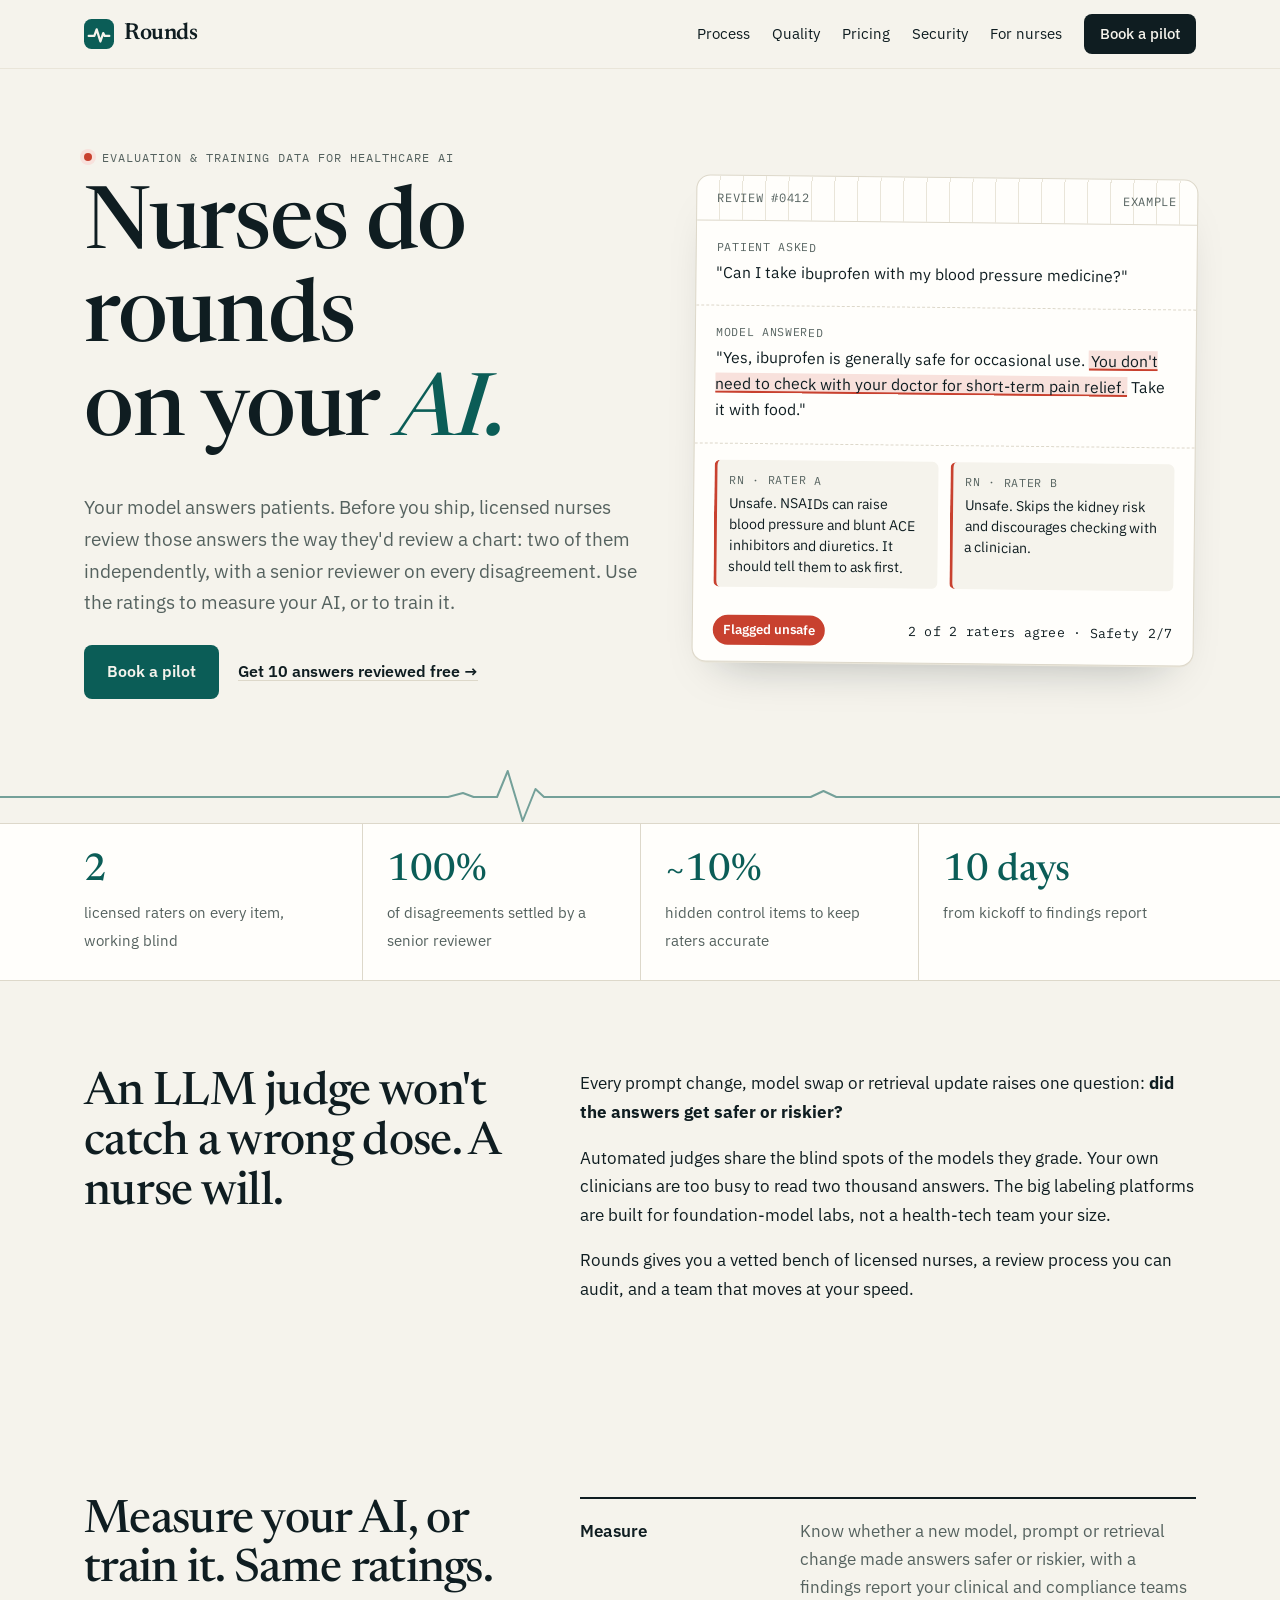
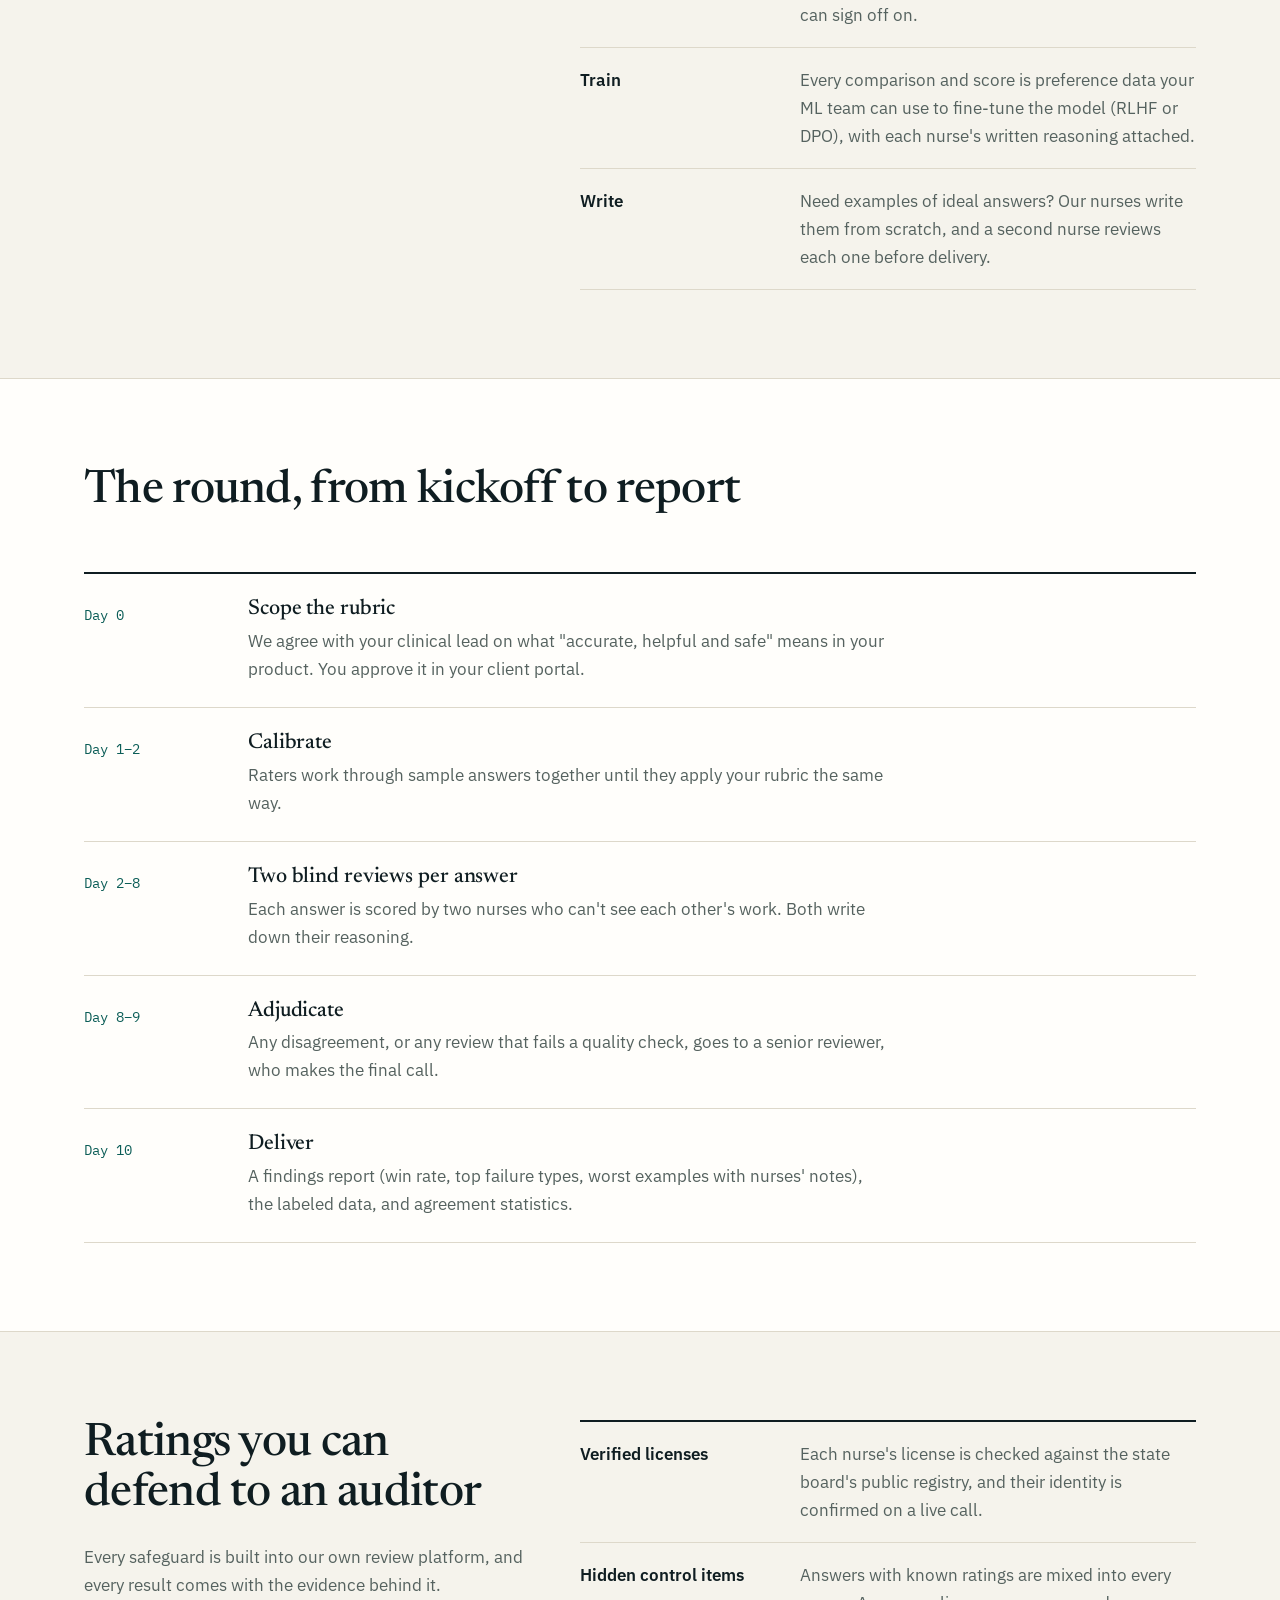
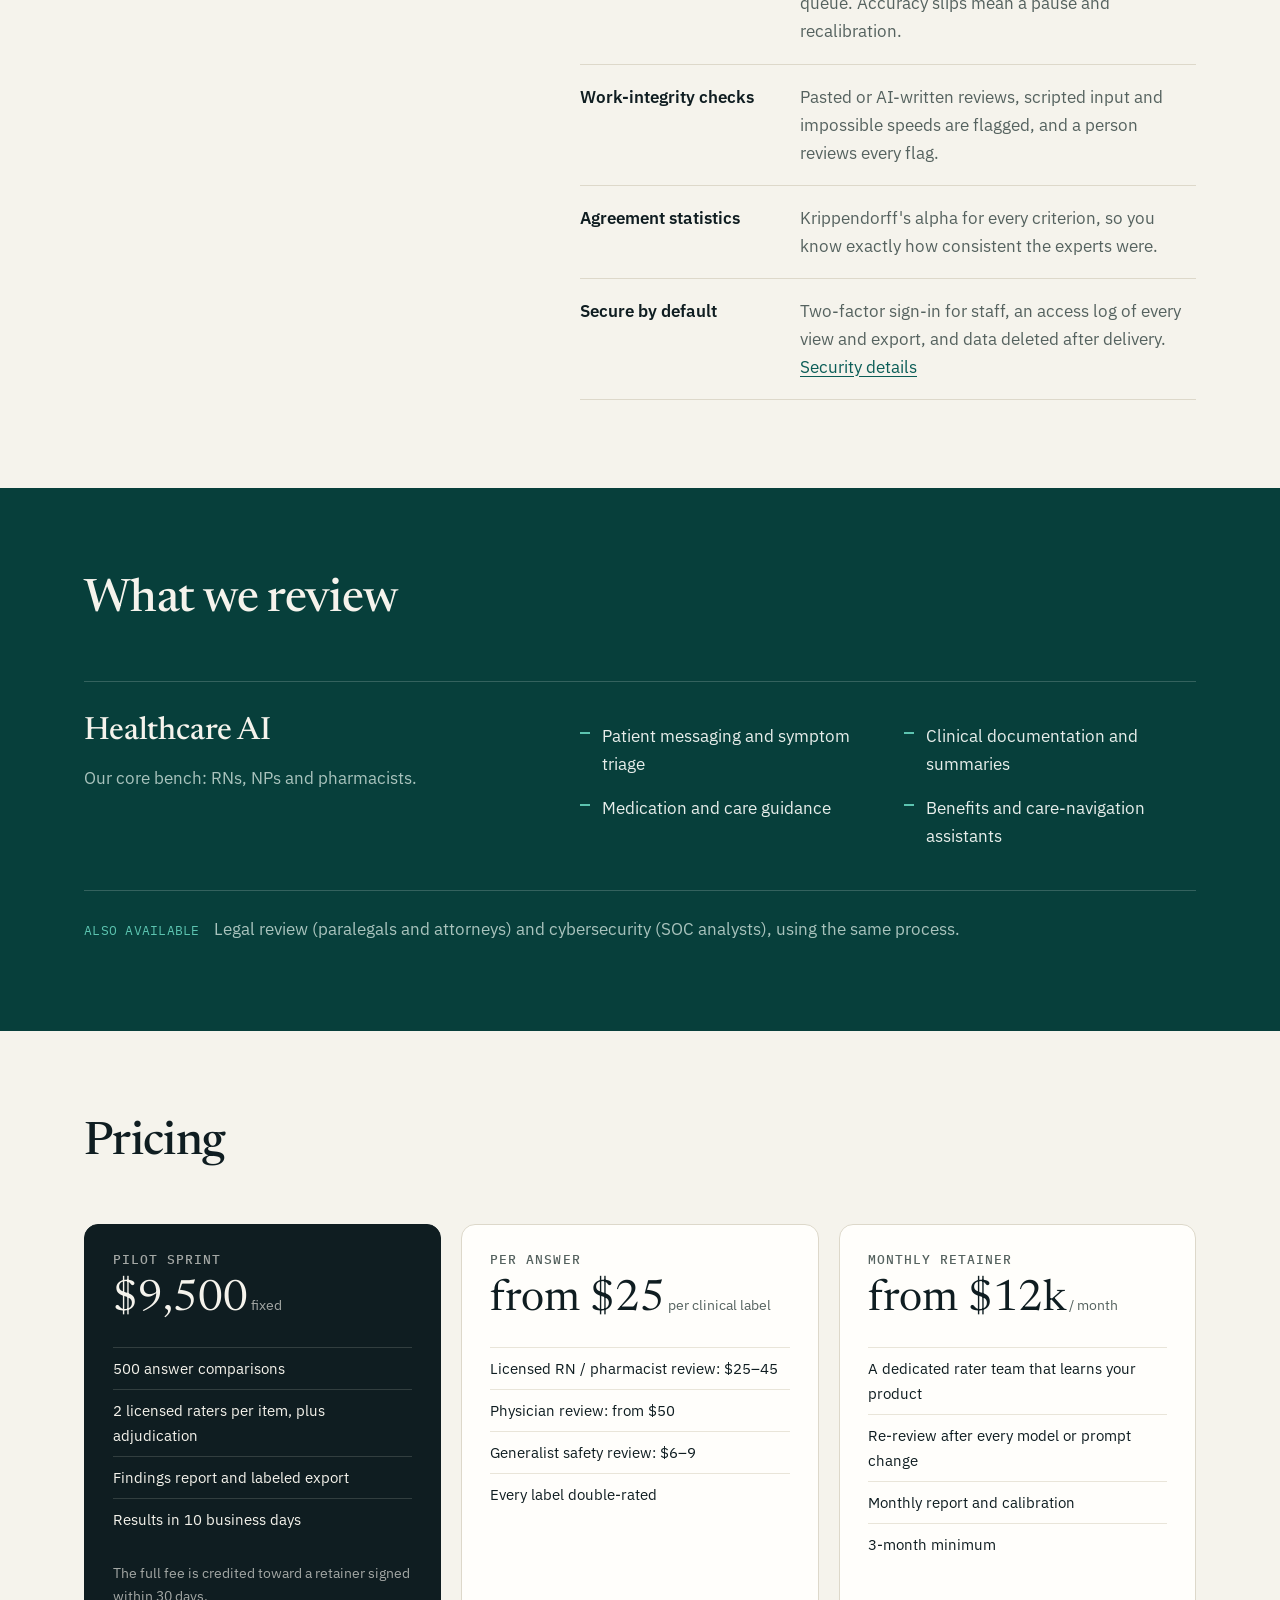
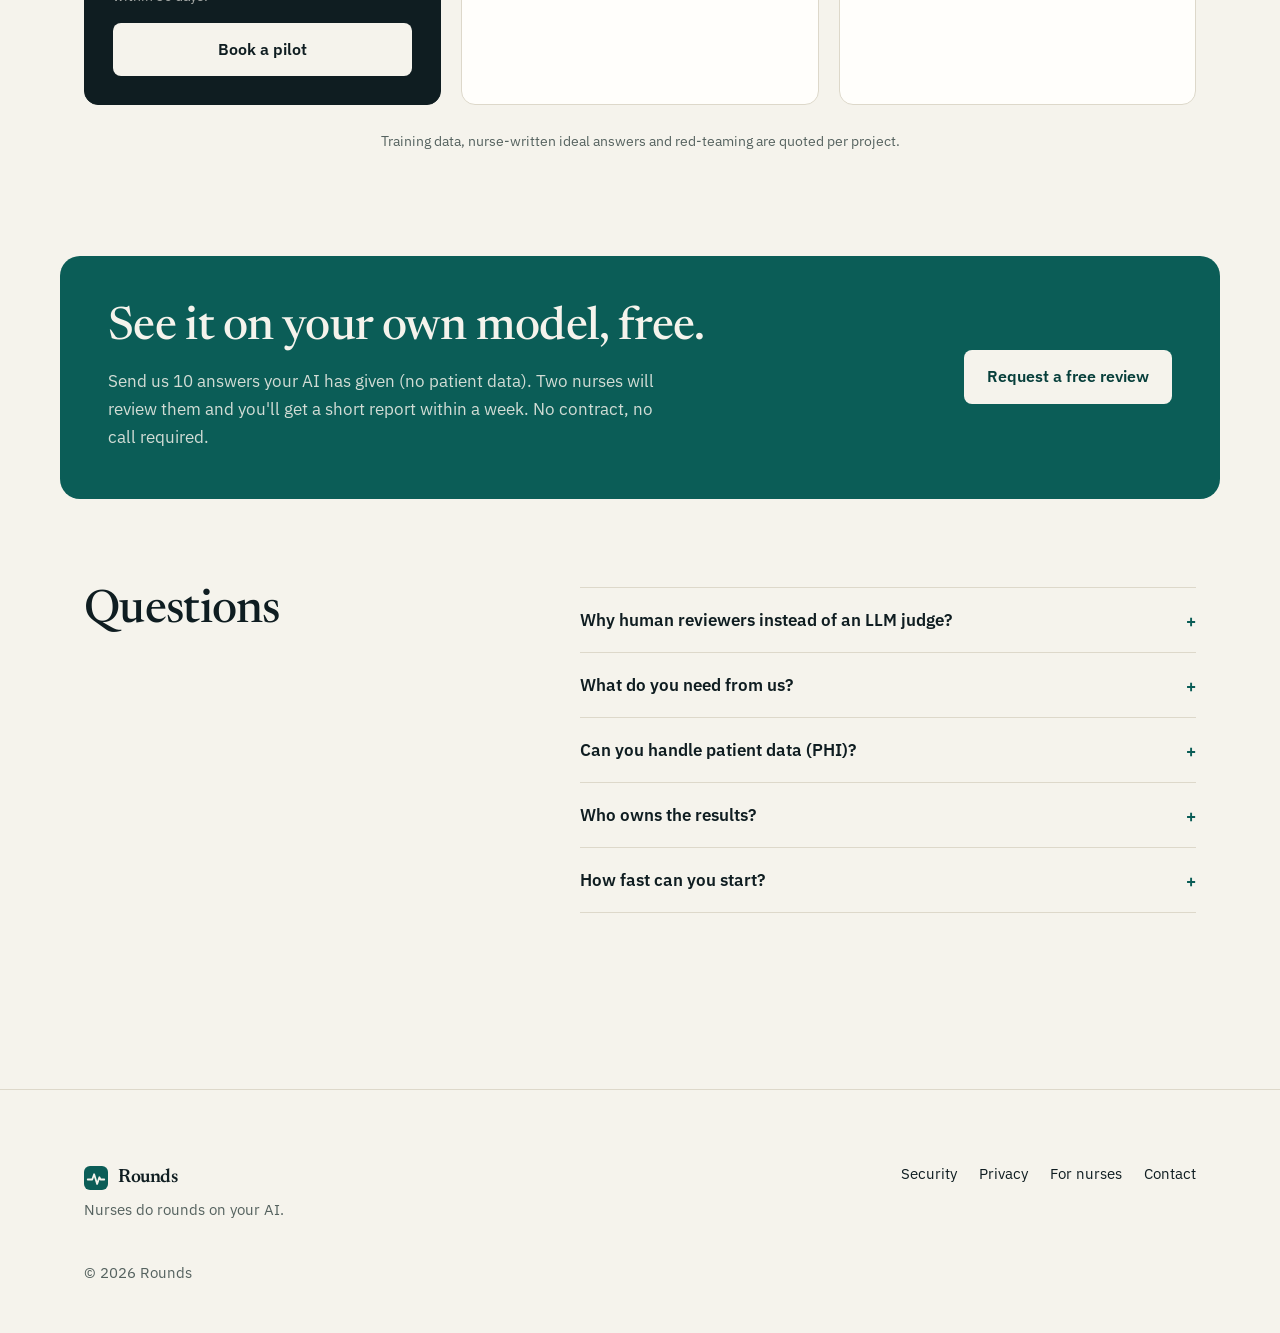
==== commit 705af7a1: "Position ratings as both evaluation and training data Co-Authored-By: Claude Opus 5.5 <noreply@anthr" ====
--- a/index.html
+++ b/index.html
@@ -4,7 +4,7 @@
   <meta charset="utf-8">
   <meta name="viewport" content="width=device-width, initial-scale=1">
   <title>Rounds · Nurses do rounds on your AI</title>
-  <meta name="description" content="Licensed nurses review your AI's answers the way they'd review a chart: two independent experts per item, a senior reviewer on every disagreement, results in 10 business days.">
+  <meta name="description" content="Evaluation and training data for healthcare AI. Licensed nurses review your AI's answers the way they'd review a chart: two independent experts per item, a senior reviewer on every disagreement, results in 10 business days.">
   <meta property="og:title" content="Rounds · Nurses do rounds on your AI">
   <meta property="og:description" content="Expert human evaluation for healthcare AI. Two licensed raters per item, every disagreement adjudicated.">
   <meta property="og:type" content="website">
@@ -37,9 +37,9 @@
     <section class="hero">
       <div class="wrap hero-grid">
         <div class="hero-copy">
-          <p class="kicker"><span class="dot" aria-hidden="true"></span>Expert evaluation for healthcare AI</p>
+          <p class="kicker"><span class="dot" aria-hidden="true"></span>Evaluation &amp; training data for healthcare AI</p>
           <h1>Nurses do rounds<br>on your <em>AI.</em></h1>
-          <p class="lead">Your model answers patients. Before you ship, licensed nurses review those answers the way they'd review a chart: two of them independently, with a senior reviewer on every disagreement.</p>
+          <p class="lead">Your model answers patients. Before you ship, licensed nurses review those answers the way they'd review a chart: two of them independently, with a senior reviewer on every disagreement. Use the ratings to measure your AI, or to train it.</p>
           <div class="actions">
             <a class="btn primary" href="mailto:LucasMaillet2019@gmail.com?subject=Rounds%20pilot">Book a pilot</a>
             <a class="btn text" href="#sample">Get 10 answers reviewed free →</a>
@@ -94,6 +94,17 @@
           <p>Automated judges share the blind spots of the models they grade. Your own clinicians are too busy to read two thousand answers. The big labeling platforms are built for foundation-model labs, not a health-tech team your size.</p>
           <p>Rounds gives you a vetted bench of licensed nurses, a review process you can audit, and a team that moves at your speed.</p>
         </div>
+      </div>
+    </section>
+
+    <section class="uses">
+      <div class="wrap split">
+        <h2>Measure your AI, or train it. Same ratings.</h2>
+        <dl class="specs">
+          <div><dt>Measure</dt><dd>Know whether a new model, prompt or retrieval change made answers safer or riskier, with a findings report your clinical and compliance teams can sign off on.</dd></div>
+          <div><dt>Train</dt><dd>Every comparison and score is preference data your ML team can use to fine-tune the model (RLHF or DPO), with each nurse's written reasoning attached.</dd></div>
+          <div><dt>Write</dt><dd>Need examples of ideal answers? Our nurses write them from scratch, and a second nurse reviews each one before delivery.</dd></div>
+        </dl>
       </div>
     </section>
 
@@ -182,7 +193,7 @@
             </ul>
           </article>
         </div>
-        <p class="fine center">Need nurses to write ideal answers or red-team your model? We quote those hourly.</p>
+        <p class="fine center">Training data, nurse-written ideal answers and red-teaming are quoted per project.</p>
       </div>
     </section>
 
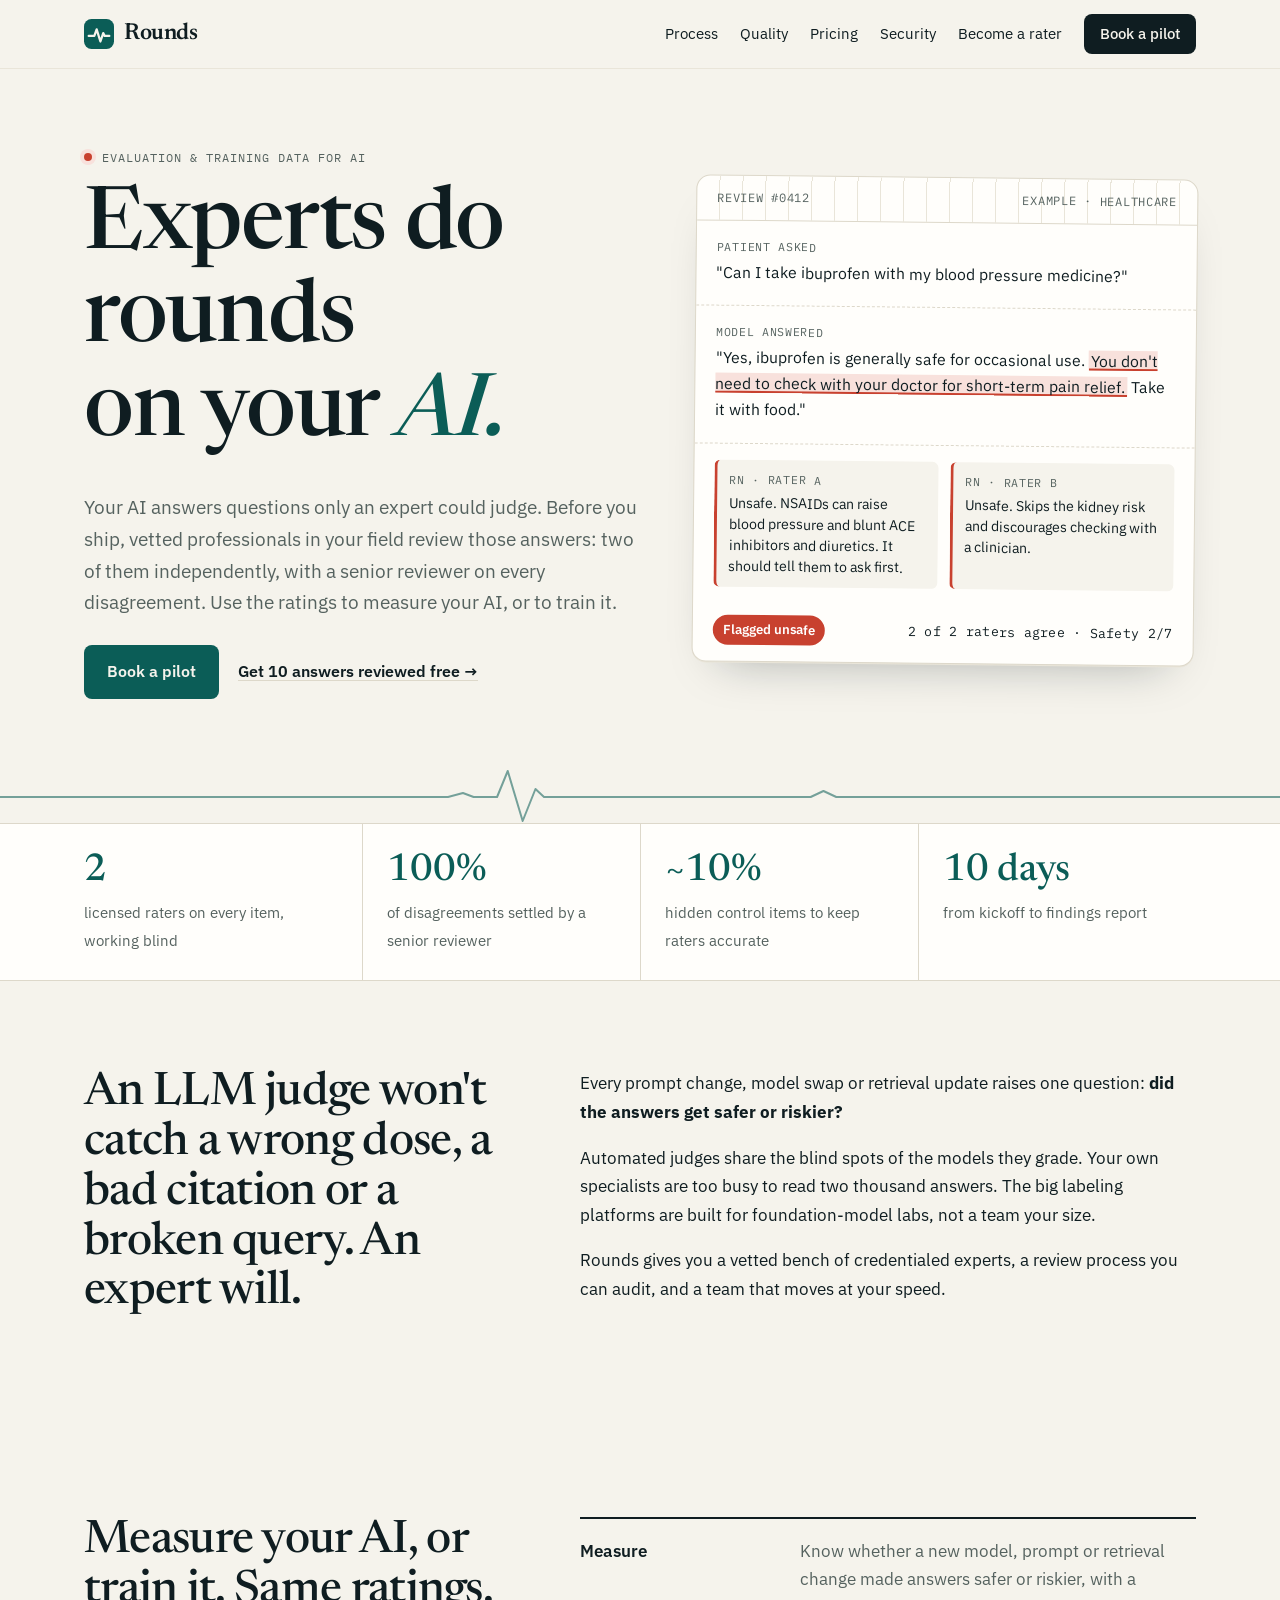
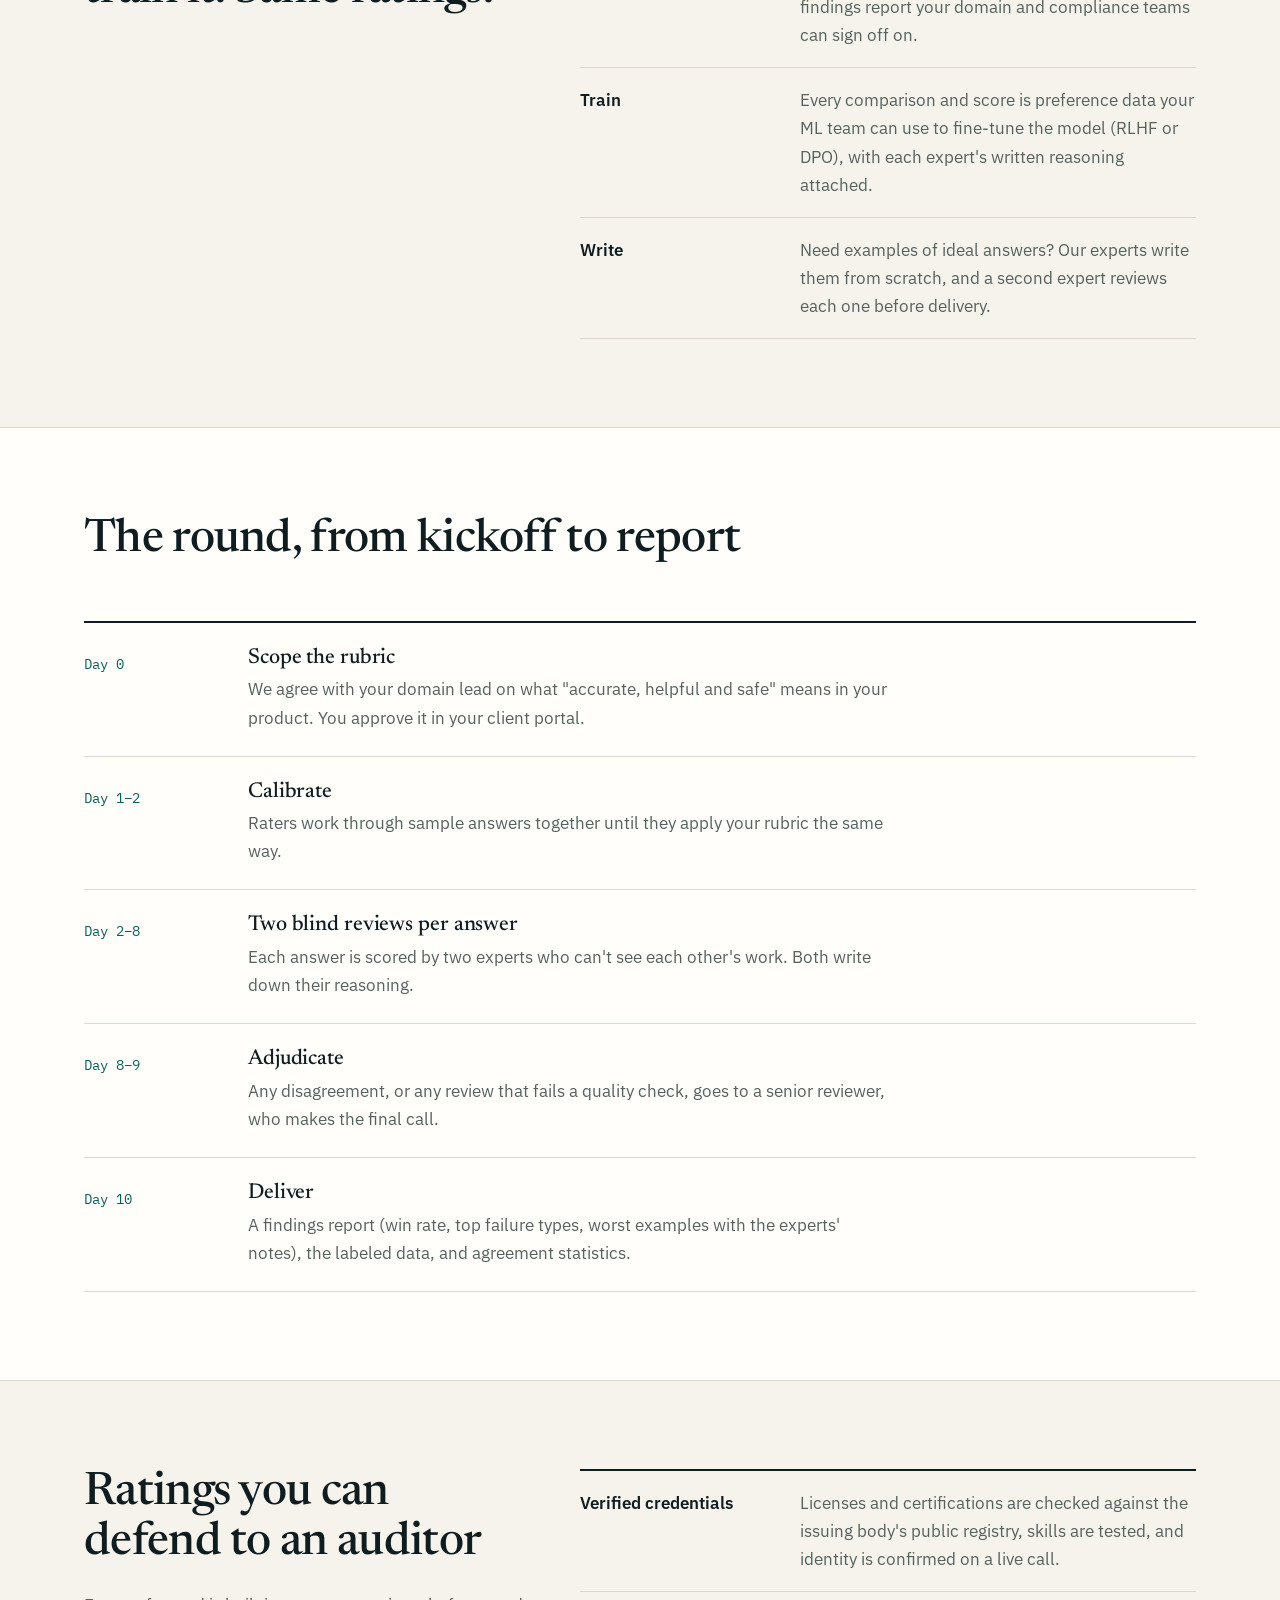
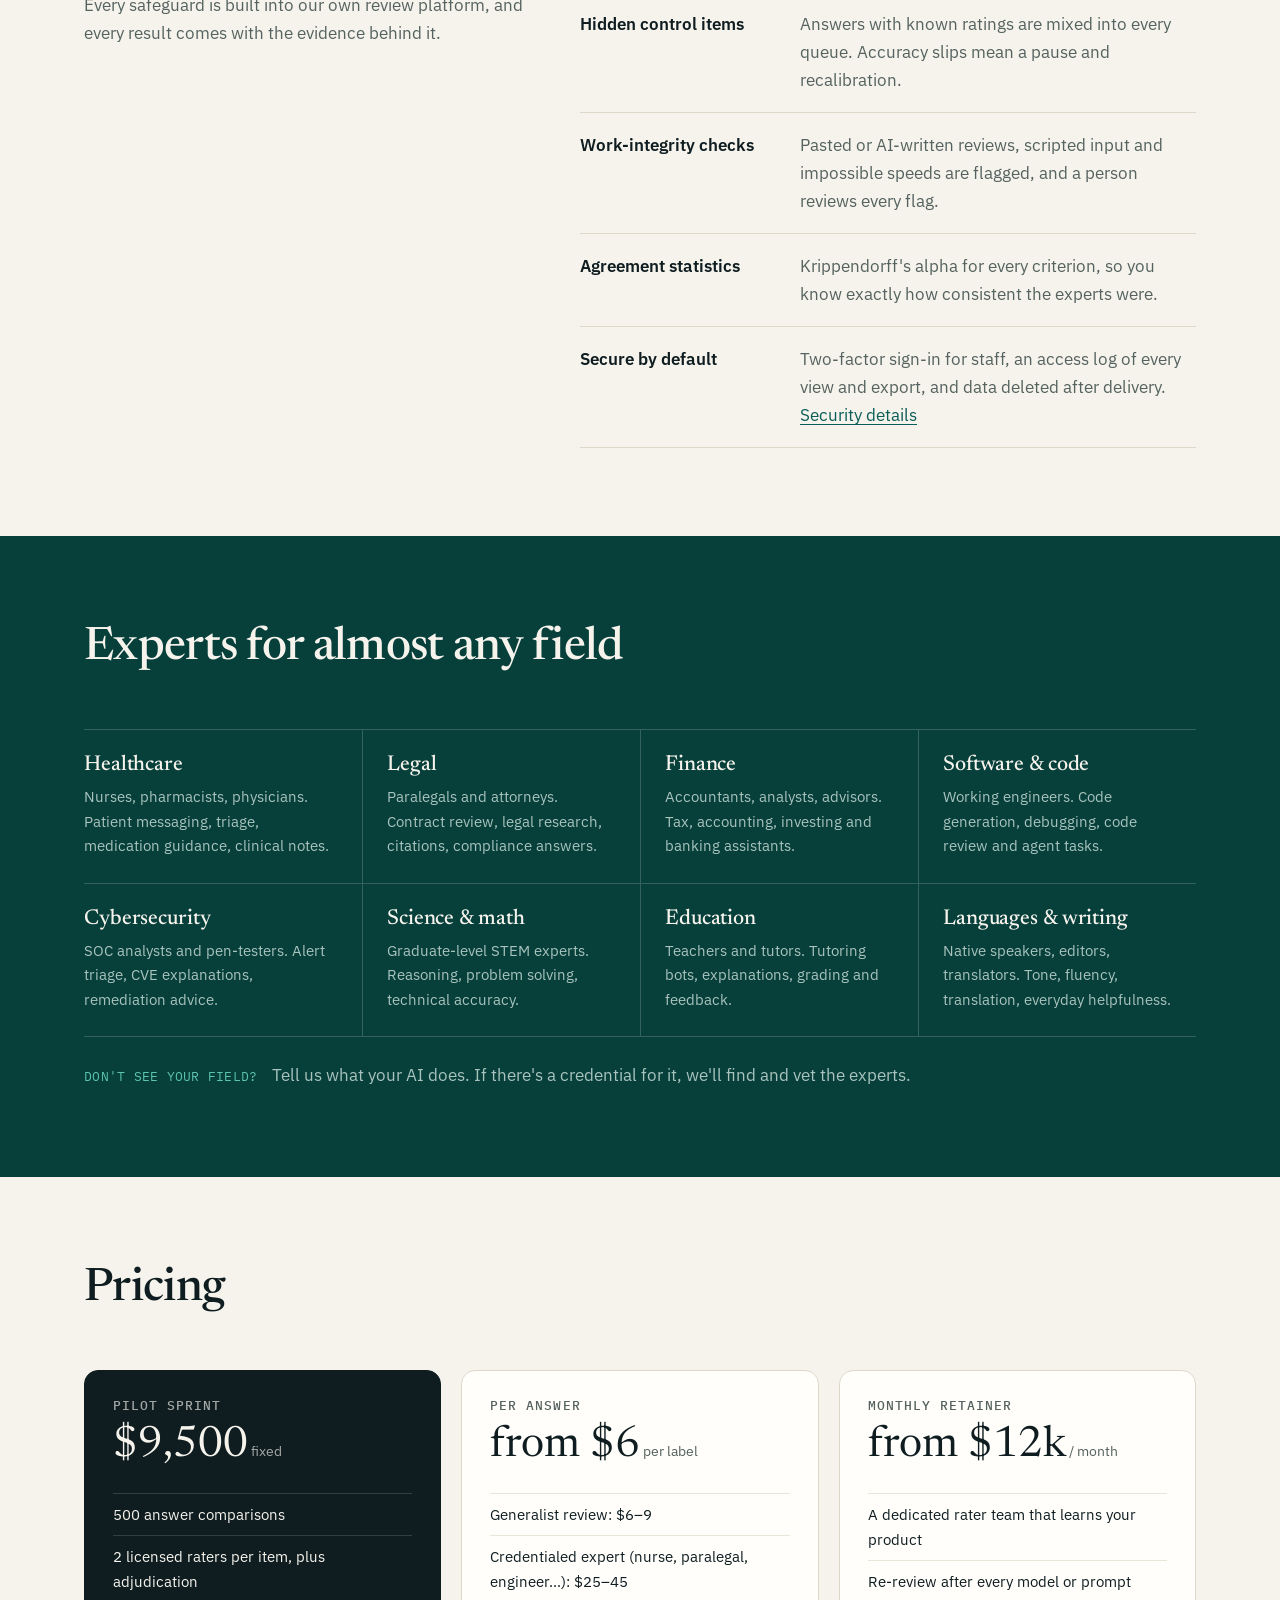
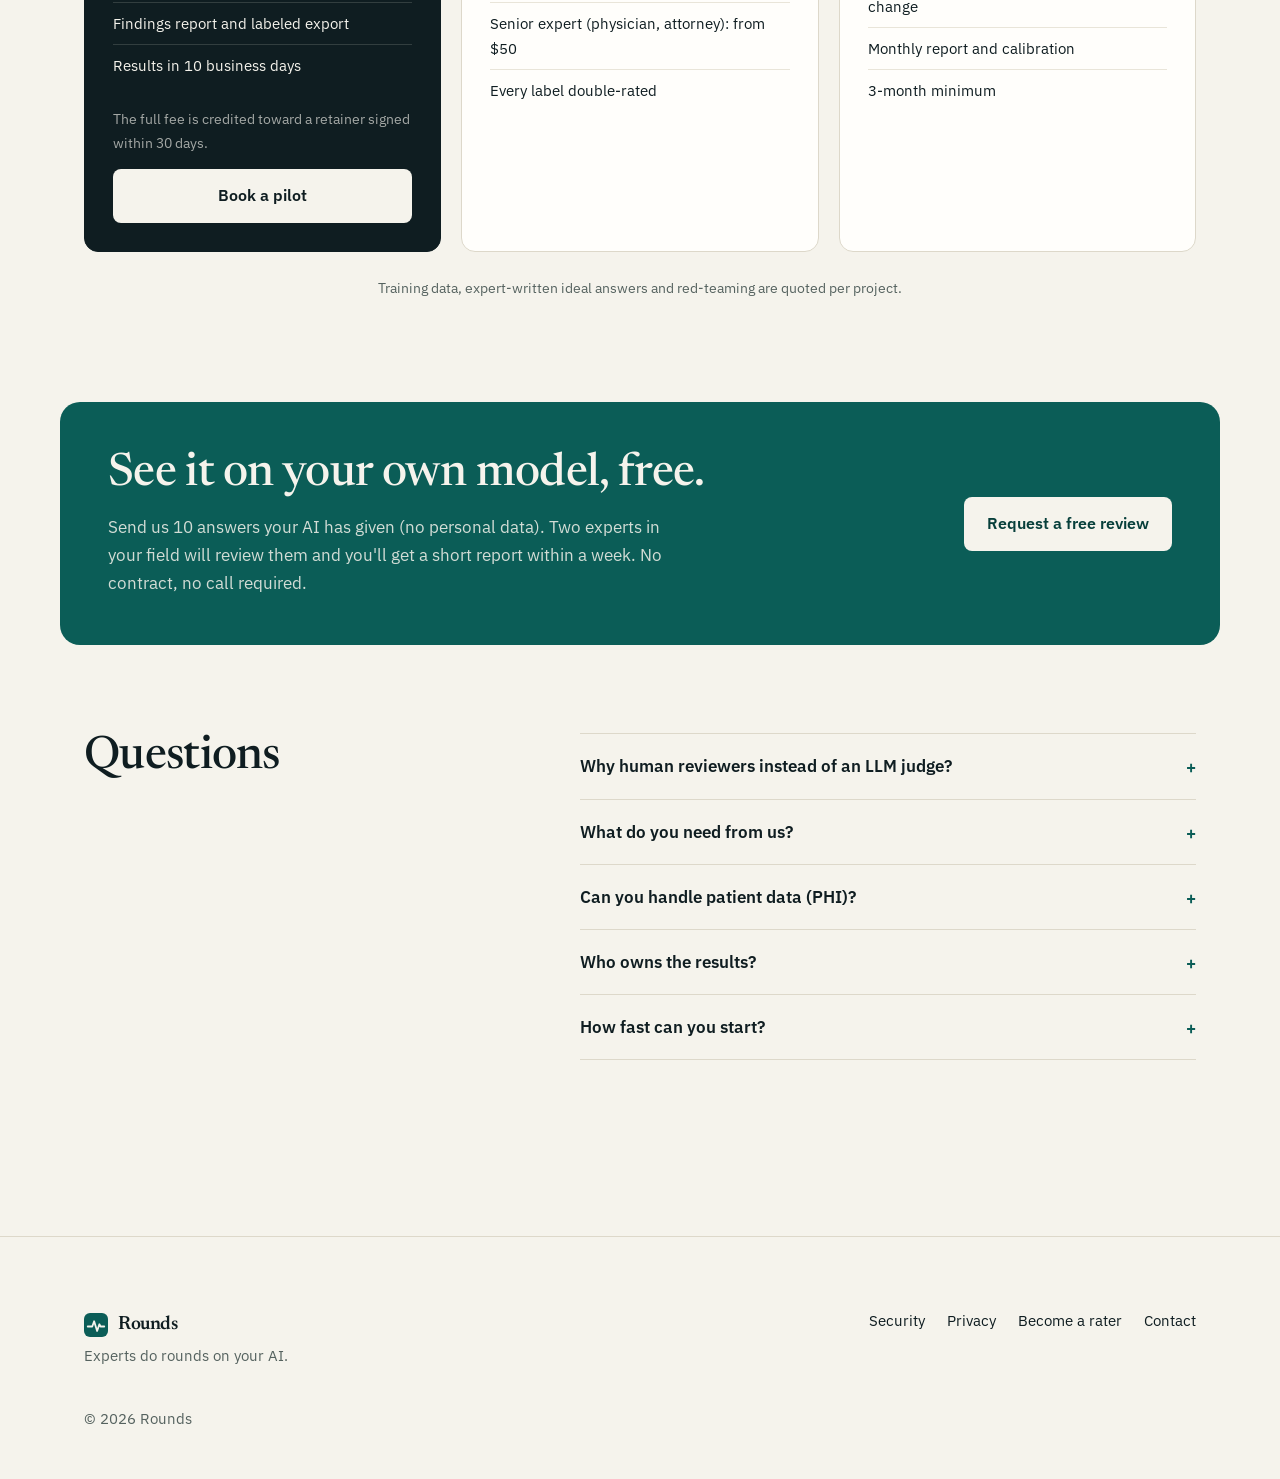
==== commit 25592a64: "Broaden from nurses to experts in many fields: Experts do rounds on your AI Co-Authored-By: Claude O" ====
--- a/index.html
+++ b/index.html
@@ -3,10 +3,10 @@
 <head>
   <meta charset="utf-8">
   <meta name="viewport" content="width=device-width, initial-scale=1">
-  <title>Rounds · Nurses do rounds on your AI</title>
-  <meta name="description" content="Evaluation and training data for healthcare AI. Licensed nurses review your AI's answers the way they'd review a chart: two independent experts per item, a senior reviewer on every disagreement, results in 10 business days.">
-  <meta property="og:title" content="Rounds · Nurses do rounds on your AI">
-  <meta property="og:description" content="Expert human evaluation for healthcare AI. Two licensed raters per item, every disagreement adjudicated.">
+  <title>Rounds · Experts do rounds on your AI</title>
+  <meta name="description" content="Evaluation and training data for AI, from vetted experts in healthcare, law, finance, code, security, science and more. Two independent experts per item, a senior reviewer on every disagreement, results in 10 business days.">
+  <meta property="og:title" content="Rounds · Experts do rounds on your AI">
+  <meta property="og:description" content="Expert human evaluation and training data for AI. Two vetted experts per item, every disagreement adjudicated.">
   <meta property="og:type" content="website">
   <link rel="icon" href="/favicon.svg" type="image/svg+xml">
   <link rel="preconnect" href="https://fonts.googleapis.com">
@@ -27,7 +27,7 @@
         <a href="#quality">Quality</a>
         <a href="#pricing">Pricing</a>
         <a href="/security">Security</a>
-        <a href="/raters">For nurses</a>
+        <a href="/raters">Become a rater</a>
         <a class="nav-cta" href="mailto:LucasMaillet2019@gmail.com?subject=Rounds%20pilot">Book a pilot</a>
       </nav>
     </div>
@@ -37,9 +37,9 @@
     <section class="hero">
       <div class="wrap hero-grid">
         <div class="hero-copy">
-          <p class="kicker"><span class="dot" aria-hidden="true"></span>Evaluation &amp; training data for healthcare AI</p>
-          <h1>Nurses do rounds<br>on your <em>AI.</em></h1>
-          <p class="lead">Your model answers patients. Before you ship, licensed nurses review those answers the way they'd review a chart: two of them independently, with a senior reviewer on every disagreement. Use the ratings to measure your AI, or to train it.</p>
+          <p class="kicker"><span class="dot" aria-hidden="true"></span>Evaluation &amp; training data for AI</p>
+          <h1>Experts do rounds<br>on your <em>AI.</em></h1>
+          <p class="lead">Your AI answers questions only an expert could judge. Before you ship, vetted professionals in your field review those answers: two of them independently, with a senior reviewer on every disagreement. Use the ratings to measure your AI, or to train it.</p>
           <div class="actions">
             <a class="btn primary" href="mailto:LucasMaillet2019@gmail.com?subject=Rounds%20pilot">Book a pilot</a>
             <a class="btn text" href="#sample">Get 10 answers reviewed free →</a>
@@ -48,7 +48,7 @@
 
         <figure class="chart" aria-labelledby="chart-cap">
           <figcaption id="chart-cap" class="chart-head">
-            <span>Review #0412</span><span>Example</span>
+            <span>Review #0412</span><span>Example · Healthcare</span>
           </figcaption>
           <div class="chart-row">
             <span class="label">Patient asked</span>
@@ -88,11 +88,11 @@
 
     <section class="problem">
       <div class="wrap split">
-        <h2>An LLM judge won't catch a wrong dose. A nurse will.</h2>
+        <h2>An LLM judge won't catch a wrong dose, a bad citation or a broken query. An expert will.</h2>
         <div class="body">
           <p>Every prompt change, model swap or retrieval update raises one question: <strong>did the answers get safer or riskier?</strong></p>
-          <p>Automated judges share the blind spots of the models they grade. Your own clinicians are too busy to read two thousand answers. The big labeling platforms are built for foundation-model labs, not a health-tech team your size.</p>
-          <p>Rounds gives you a vetted bench of licensed nurses, a review process you can audit, and a team that moves at your speed.</p>
+          <p>Automated judges share the blind spots of the models they grade. Your own specialists are too busy to read two thousand answers. The big labeling platforms are built for foundation-model labs, not a team your size.</p>
+          <p>Rounds gives you a vetted bench of credentialed experts, a review process you can audit, and a team that moves at your speed.</p>
         </div>
       </div>
     </section>
@@ -101,9 +101,9 @@
       <div class="wrap split">
         <h2>Measure your AI, or train it. Same ratings.</h2>
         <dl class="specs">
-          <div><dt>Measure</dt><dd>Know whether a new model, prompt or retrieval change made answers safer or riskier, with a findings report your clinical and compliance teams can sign off on.</dd></div>
-          <div><dt>Train</dt><dd>Every comparison and score is preference data your ML team can use to fine-tune the model (RLHF or DPO), with each nurse's written reasoning attached.</dd></div>
-          <div><dt>Write</dt><dd>Need examples of ideal answers? Our nurses write them from scratch, and a second nurse reviews each one before delivery.</dd></div>
+          <div><dt>Measure</dt><dd>Know whether a new model, prompt or retrieval change made answers safer or riskier, with a findings report your domain and compliance teams can sign off on.</dd></div>
+          <div><dt>Train</dt><dd>Every comparison and score is preference data your ML team can use to fine-tune the model (RLHF or DPO), with each expert's written reasoning attached.</dd></div>
+          <div><dt>Write</dt><dd>Need examples of ideal answers? Our experts write them from scratch, and a second expert reviews each one before delivery.</dd></div>
         </dl>
       </div>
     </section>
@@ -112,11 +112,11 @@
       <div class="wrap">
         <h2 class="section-title">The round, from kickoff to report</h2>
         <ol class="round-sheet">
-          <li><span class="when">Day 0</span><div><h3>Scope the rubric</h3><p>We agree with your clinical lead on what "accurate, helpful and safe" means in your product. You approve it in your client portal.</p></div></li>
+          <li><span class="when">Day 0</span><div><h3>Scope the rubric</h3><p>We agree with your domain lead on what "accurate, helpful and safe" means in your product. You approve it in your client portal.</p></div></li>
           <li><span class="when">Day 1–2</span><div><h3>Calibrate</h3><p>Raters work through sample answers together until they apply your rubric the same way.</p></div></li>
-          <li><span class="when">Day 2–8</span><div><h3>Two blind reviews per answer</h3><p>Each answer is scored by two nurses who can't see each other's work. Both write down their reasoning.</p></div></li>
+          <li><span class="when">Day 2–8</span><div><h3>Two blind reviews per answer</h3><p>Each answer is scored by two experts who can't see each other's work. Both write down their reasoning.</p></div></li>
           <li><span class="when">Day 8–9</span><div><h3>Adjudicate</h3><p>Any disagreement, or any review that fails a quality check, goes to a senior reviewer, who makes the final call.</p></div></li>
-          <li><span class="when">Day 10</span><div><h3>Deliver</h3><p>A findings report (win rate, top failure types, worst examples with nurses' notes), the labeled data, and agreement statistics.</p></div></li>
+          <li><span class="when">Day 10</span><div><h3>Deliver</h3><p>A findings report (win rate, top failure types, worst examples with the experts' notes), the labeled data, and agreement statistics.</p></div></li>
         </ol>
       </div>
     </section>
@@ -128,7 +128,7 @@
           <p class="muted">Every safeguard is built into our own review platform, and every result comes with the evidence behind it.</p>
         </div>
         <dl class="specs">
-          <div><dt>Verified licenses</dt><dd>Each nurse's license is checked against the state board's public registry, and their identity is confirmed on a live call.</dd></div>
+          <div><dt>Verified credentials</dt><dd>Licenses and certifications are checked against the issuing body's public registry, skills are tested, and identity is confirmed on a live call.</dd></div>
           <div><dt>Hidden control items</dt><dd>Answers with known ratings are mixed into every queue. Accuracy slips mean a pause and recalibration.</dd></div>
           <div><dt>Work-integrity checks</dt><dd>Pasted or AI-written reviews, scripted input and impossible speeds are flagged, and a person reviews every flag.</dd></div>
           <div><dt>Agreement statistics</dt><dd>Krippendorff's alpha for every criterion, so you know exactly how consistent the experts were.</dd></div>
@@ -139,20 +139,18 @@
 
     <section class="domains">
       <div class="wrap">
-        <h2 class="section-title">What we review</h2>
-        <div class="domain-main">
-          <div>
-            <h3>Healthcare AI</h3>
-            <p class="muted">Our core bench: RNs, NPs and pharmacists.</p>
-          </div>
-          <ul>
-            <li>Patient messaging and symptom triage</li>
-            <li>Medication and care guidance</li>
-            <li>Clinical documentation and summaries</li>
-            <li>Benefits and care-navigation assistants</li>
-          </ul>
-        </div>
-        <p class="also"><span class="mono">Also available</span> Legal review (paralegals and attorneys) and cybersecurity (SOC analysts), using the same process.</p>
+        <h2 class="section-title">Experts for almost any field</h2>
+        <div class="fields">
+          <div><h3>Healthcare</h3><p>Nurses, pharmacists, physicians. Patient messaging, triage, medication guidance, clinical notes.</p></div>
+          <div><h3>Legal</h3><p>Paralegals and attorneys. Contract review, legal research, citations, compliance answers.</p></div>
+          <div><h3>Finance</h3><p>Accountants, analysts, advisors. Tax, accounting, investing and banking assistants.</p></div>
+          <div><h3>Software &amp; code</h3><p>Working engineers. Code generation, debugging, code review and agent tasks.</p></div>
+          <div><h3>Cybersecurity</h3><p>SOC analysts and pen-testers. Alert triage, CVE explanations, remediation advice.</p></div>
+          <div><h3>Science &amp; math</h3><p>Graduate-level STEM experts. Reasoning, problem solving, technical accuracy.</p></div>
+          <div><h3>Education</h3><p>Teachers and tutors. Tutoring bots, explanations, grading and feedback.</p></div>
+          <div><h3>Languages &amp; writing</h3><p>Native speakers, editors, translators. Tone, fluency, translation, everyday helpfulness.</p></div>
+        </div>
+        <p class="also"><span class="mono">Don't see your field?</span> Tell us what your AI does. If there's a credential for it, we'll find and vet the experts.</p>
       </div>
     </section>
 
@@ -174,11 +172,11 @@
           </article>
           <article class="plan">
             <h3>Per answer</h3>
-            <div class="price">from $25<small> per clinical label</small></div>
+            <div class="price">from $6<small> per label</small></div>
             <ul>
-              <li>Licensed RN / pharmacist review: $25–45</li>
-              <li>Physician review: from $50</li>
-              <li>Generalist safety review: $6–9</li>
+              <li>Generalist review: $6–9</li>
+              <li>Credentialed expert (nurse, paralegal, engineer…): $25–45</li>
+              <li>Senior expert (physician, attorney): from $50</li>
               <li>Every label double-rated</li>
             </ul>
           </article>
@@ -193,7 +191,7 @@
             </ul>
           </article>
         </div>
-        <p class="fine center">Training data, nurse-written ideal answers and red-teaming are quoted per project.</p>
+        <p class="fine center">Training data, expert-written ideal answers and red-teaming are quoted per project.</p>
       </div>
     </section>
 
@@ -201,7 +199,7 @@
       <div class="wrap cta-inner">
         <div>
           <h2>See it on your own model, free.</h2>
-          <p>Send us 10 answers your AI has given (no patient data). Two nurses will review them and you'll get a short report within a week. No contract, no call required.</p>
+          <p>Send us 10 answers your AI has given (no personal data). Two experts in your field will review them and you'll get a short report within a week. No contract, no call required.</p>
         </div>
         <a class="btn light" href="mailto:LucasMaillet2019@gmail.com?subject=Free%2010-answer%20review&amp;body=Company%3A%0AWhat%20the%20AI%20does%3A%0AWho%20uses%20it%20(patients%20%2F%20clinicians%20%2F%20staff)%3A">Request a free review</a>
       </div>
@@ -228,12 +226,12 @@
           <svg viewBox="0 0 32 32" aria-hidden="true"><rect class="mark-bg" width="32" height="32" rx="8"/><path class="mark-fg" d="M5 18h6l2.5-7 4 13 3-9 1.5 3H27"/></svg>
           Rounds
         </a>
-        <p class="muted">Nurses do rounds on your AI.</p>
+        <p class="muted">Experts do rounds on your AI.</p>
       </div>
       <nav aria-label="Footer">
         <a href="/security">Security</a>
         <a href="/privacy">Privacy</a>
-        <a href="/raters">For nurses</a>
+        <a href="/raters">Become a rater</a>
         <a href="mailto:LucasMaillet2019@gmail.com">Contact</a>
       </nav>
       <p class="muted copy">© 2026 Rounds</p>
--- a/styles.css
+++ b/styles.css
@@ -242,3 +242,20 @@
   .foot { grid-template-columns: 1fr; }
 }
 @media (prefers-reduced-motion: reduce) { html { scroll-behavior: auto; } .btn { transition: none; } .btn:hover { transform: none; } }
+
+/* Fields grid (dark band) */
+.fields { display: grid; grid-template-columns: repeat(4, minmax(0, 1fr)); border-top: 1px solid rgba(255, 255, 255, .18); }
+.fields > div { padding: 24px 24px 24px 0; border-bottom: 1px solid rgba(255, 255, 255, .18); }
+.fields > div + div { padding-left: 24px; border-left: 1px solid rgba(255, 255, 255, .18); }
+.fields > div:nth-child(4n + 1) { padding-left: 0; border-left: 0; }
+.fields h3 { font-size: 1.35rem; margin-bottom: .35em; }
+.fields p { margin: 0; font-size: .93rem; color: #a9c3bd; }
+@media (max-width: 900px) {
+  .fields { grid-template-columns: 1fr 1fr; }
+  .fields > div:nth-child(n) { padding-left: 24px; border-left: 1px solid rgba(255, 255, 255, .18); }
+  .fields > div:nth-child(2n + 1) { padding-left: 0; border-left: 0; }
+}
+@media (max-width: 600px) {
+  .fields { grid-template-columns: 1fr; }
+  .fields > div:nth-child(n) { padding-left: 0; border-left: 0; }
+}
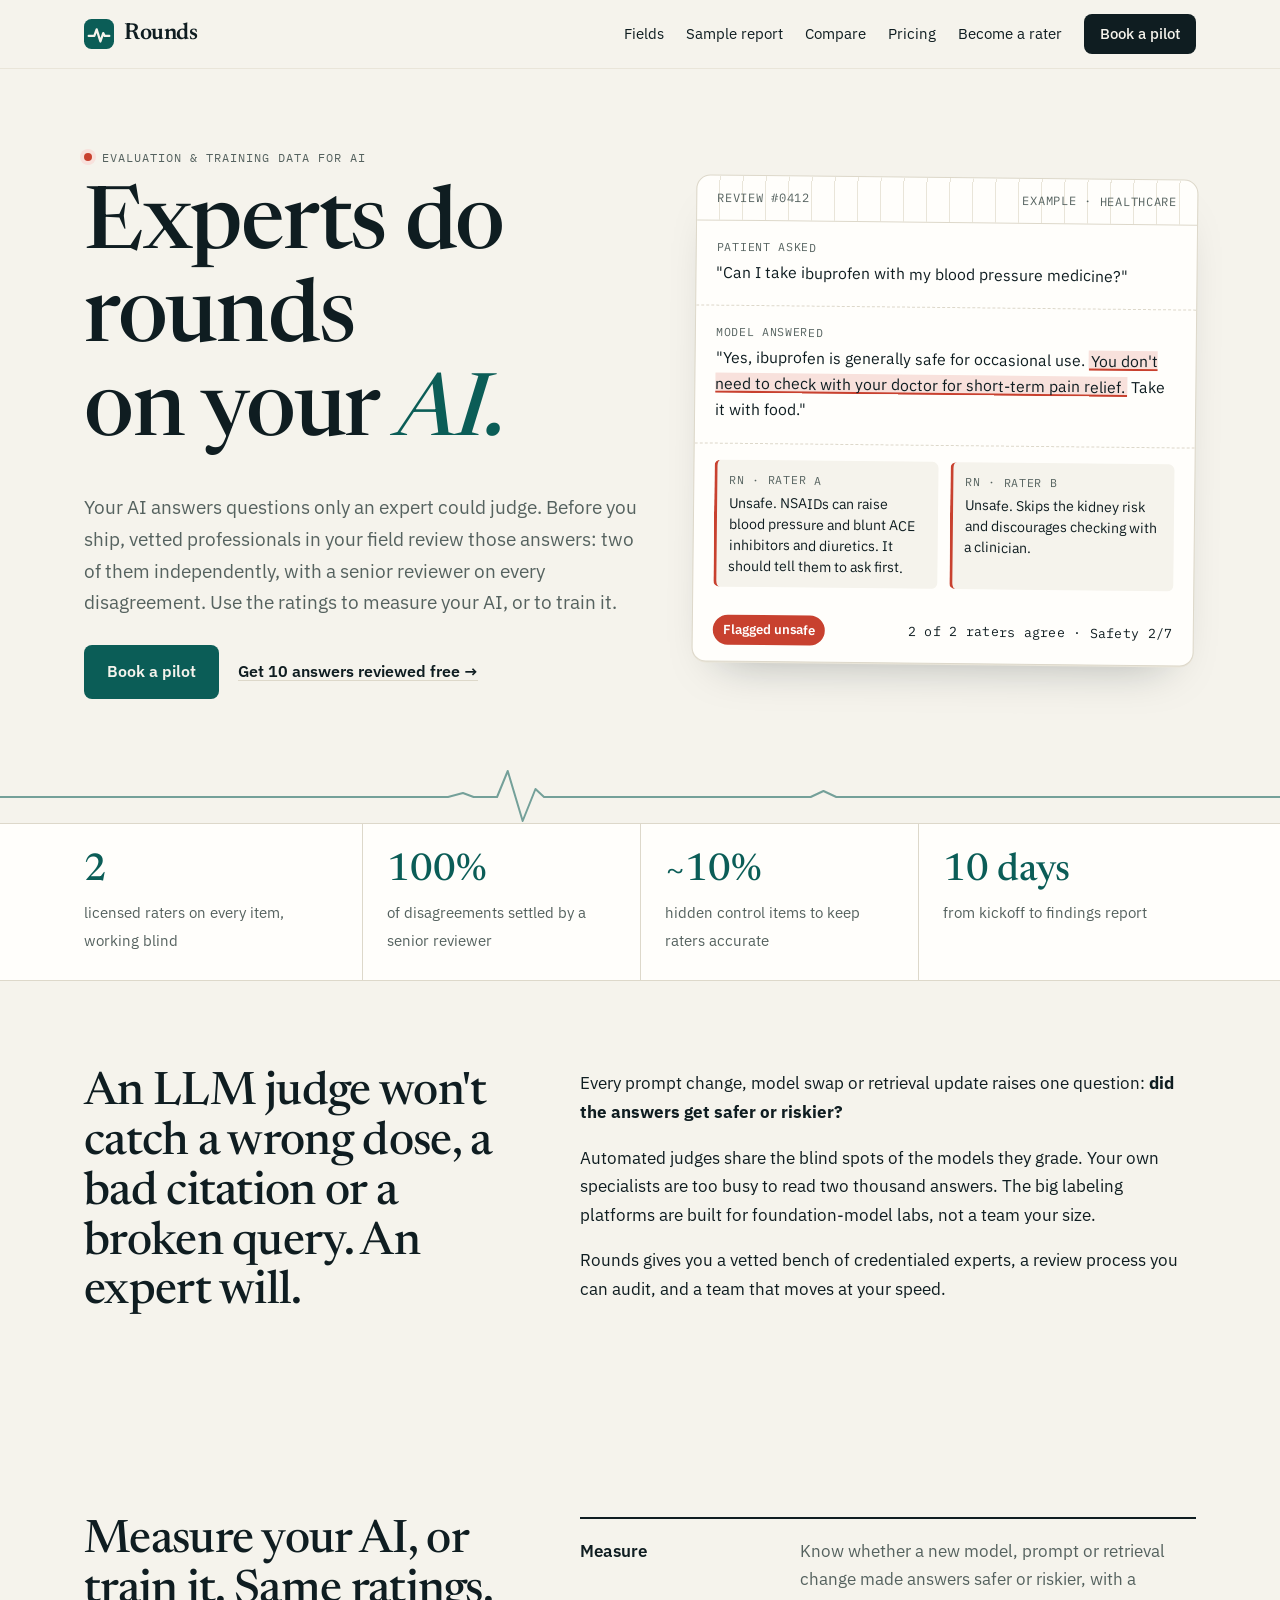
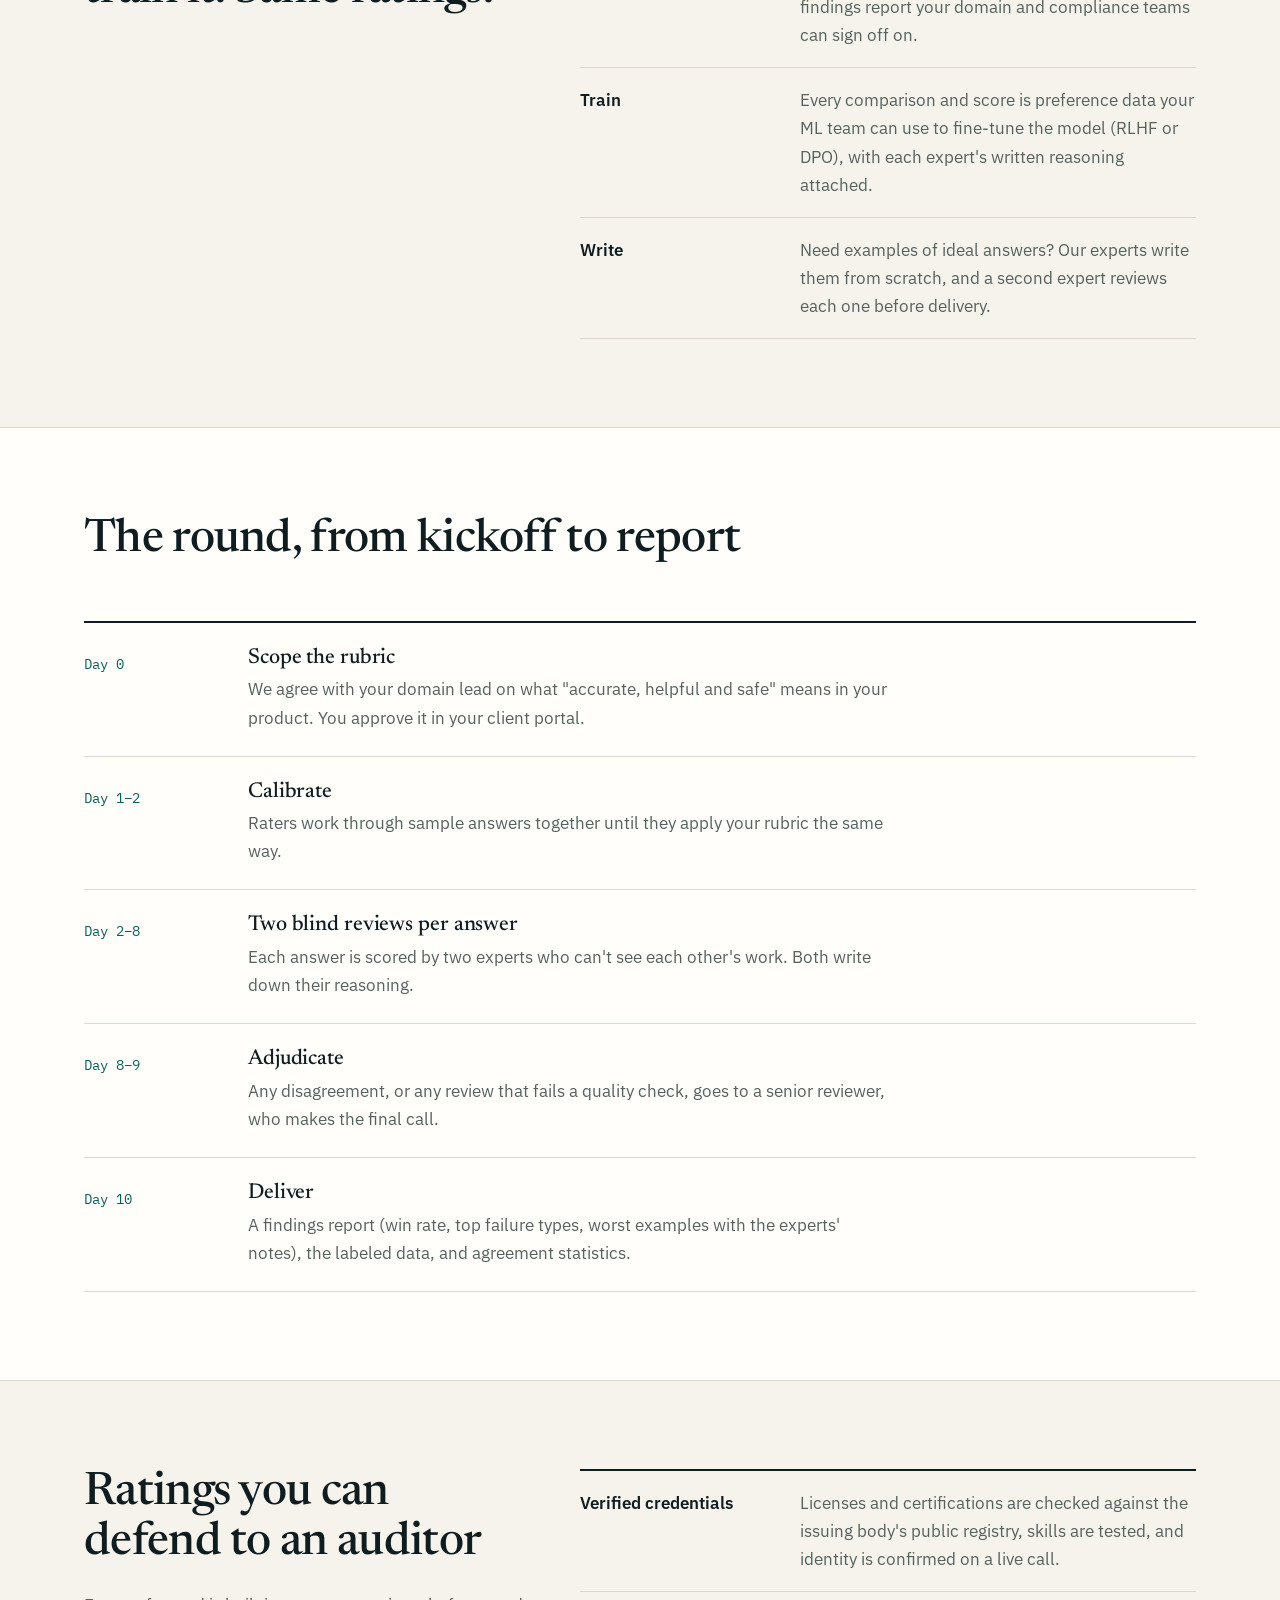
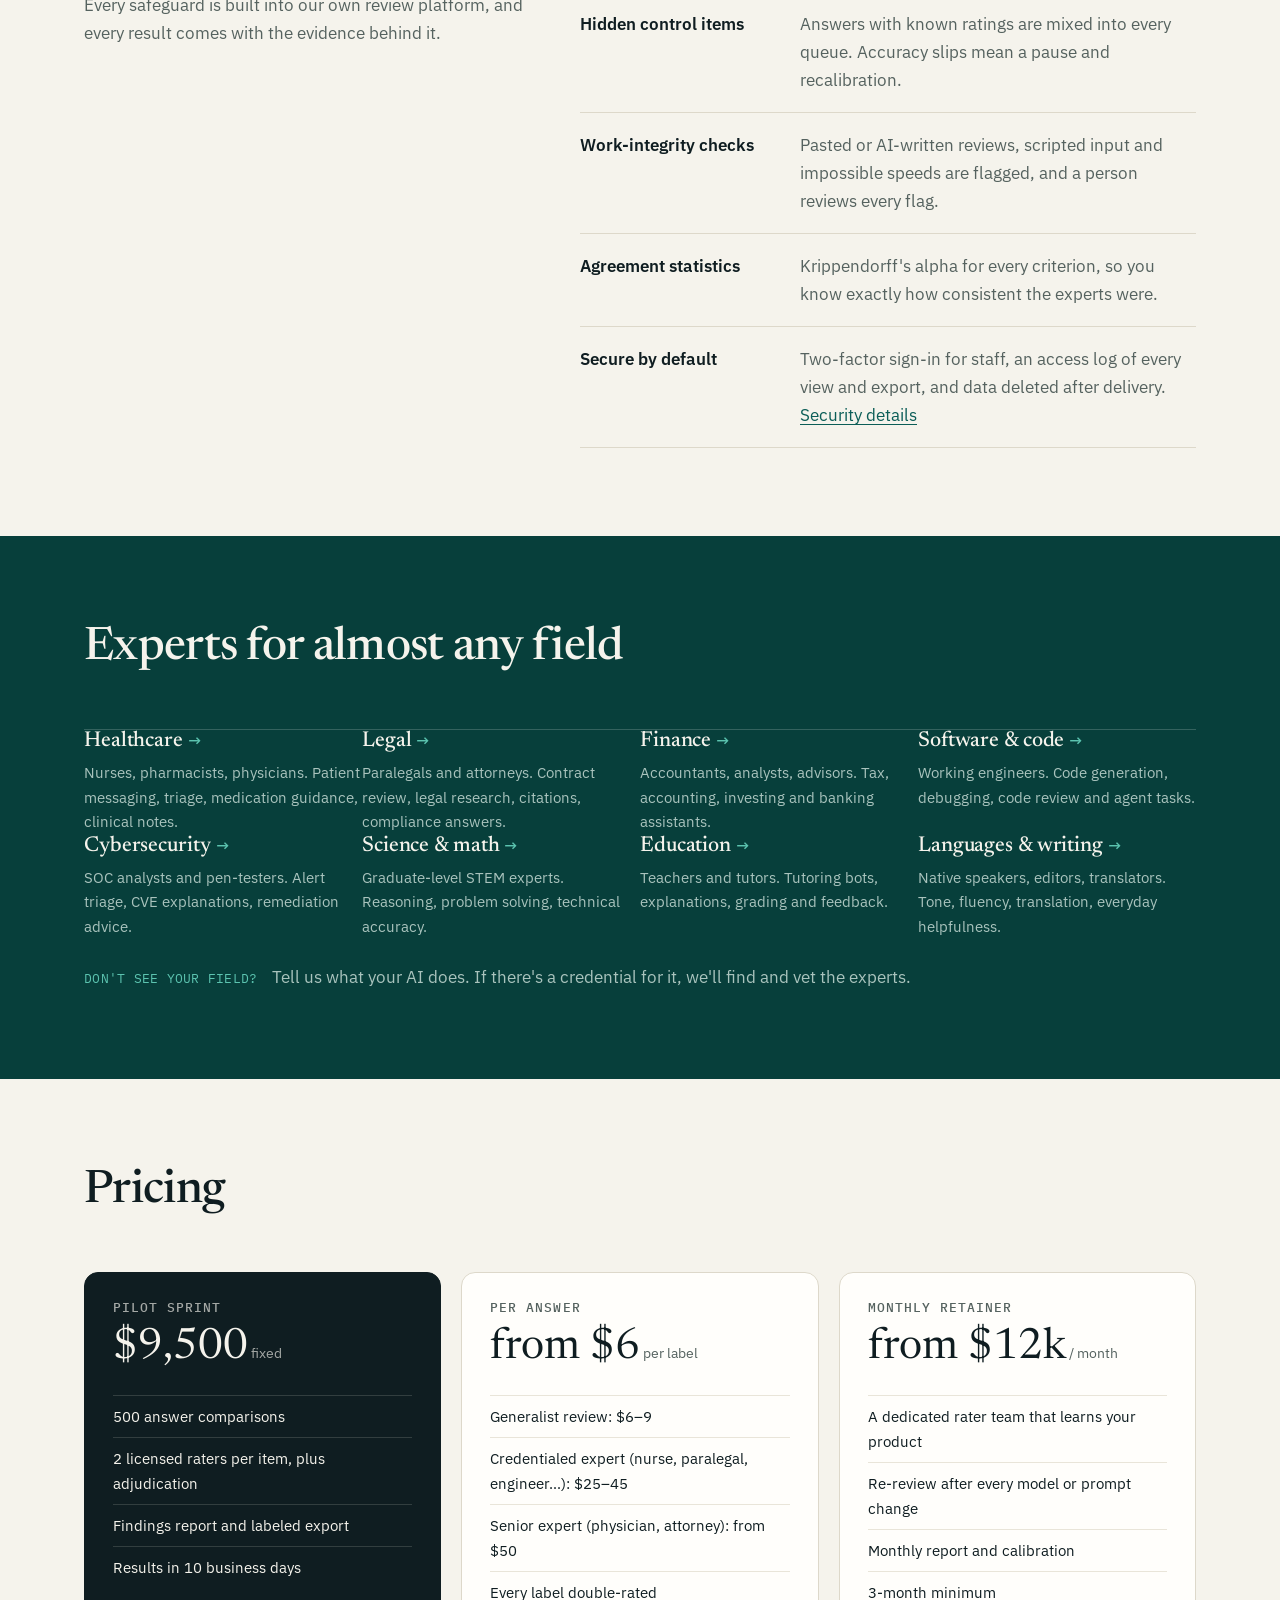
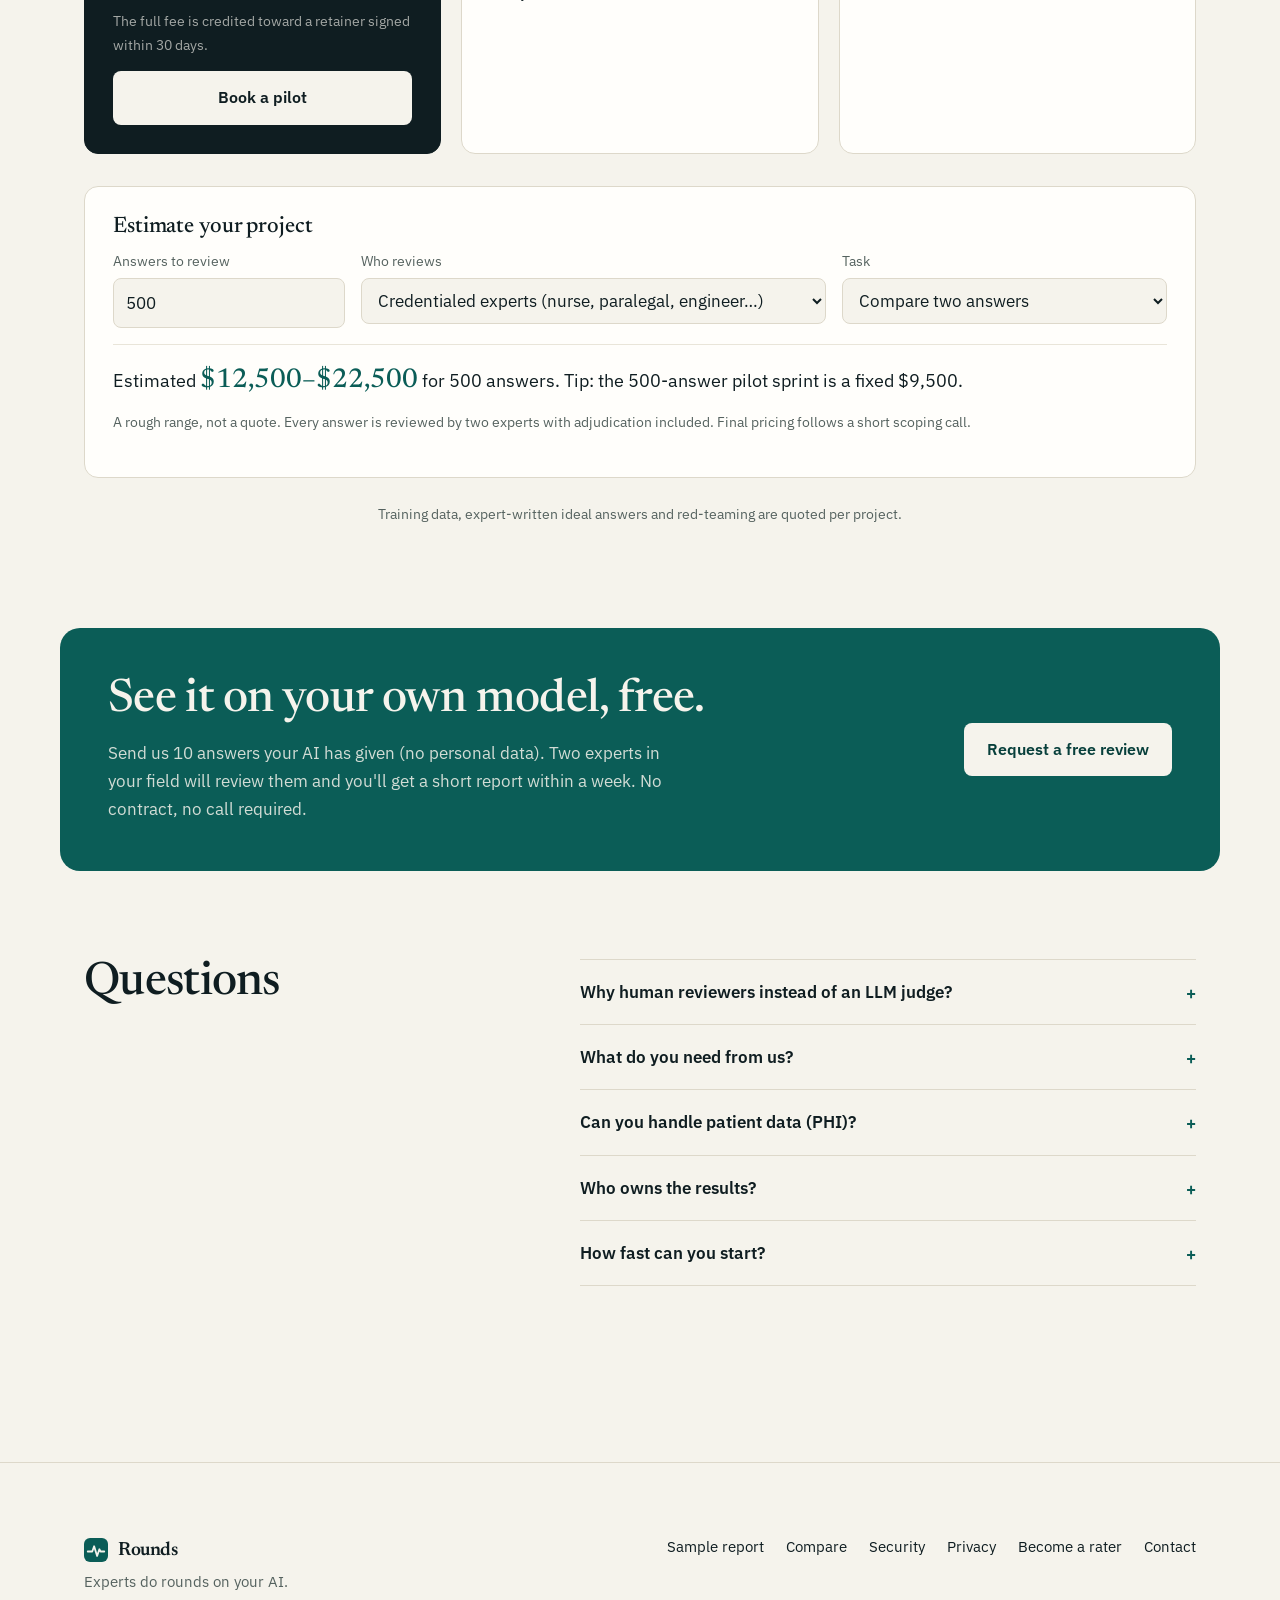
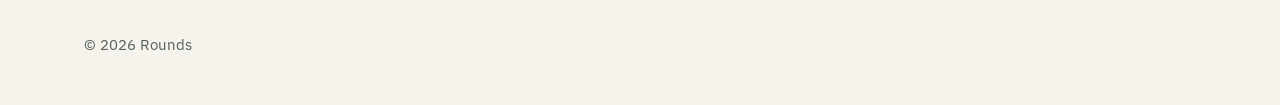
==== commit 48823c88: "Add sample report, comparison page, 8 field pages and price estimator Co-Authored-By: Claude Opus 5." ====
--- a/index.html
+++ b/index.html
@@ -13,6 +13,7 @@
   <link rel="preconnect" href="https://fonts.gstatic.com" crossorigin>
   <link rel="stylesheet" href="https://fonts.googleapis.com/css2?family=IBM+Plex+Mono:wght@400;500&family=IBM+Plex+Sans:wght@400;500;600&family=Newsreader:opsz,wght@6..72,400;6..72,500;6..72,600&display=swap">
   <link rel="stylesheet" href="/styles.css">
+  <script src="/estimator.js" defer></script>
 </head>
 <body>
   <a class="skip" href="#main">Skip to content</a>
@@ -23,10 +24,10 @@
         Rounds
       </a>
       <nav class="nav" aria-label="Main">
-        <a href="#process">Process</a>
-        <a href="#quality">Quality</a>
-        <a href="#pricing">Pricing</a>
-        <a href="/security">Security</a>
+        <a href="/#fields">Fields</a>
+        <a href="/sample-report">Sample report</a>
+        <a href="/compare">Compare</a>
+        <a href="/#pricing">Pricing</a>
         <a href="/raters">Become a rater</a>
         <a class="nav-cta" href="mailto:LucasMaillet2019@gmail.com?subject=Rounds%20pilot">Book a pilot</a>
       </nav>
@@ -137,18 +138,18 @@
       </div>
     </section>
 
-    <section class="domains">
+    <section id="fields" class="domains">
       <div class="wrap">
         <h2 class="section-title">Experts for almost any field</h2>
         <div class="fields">
-          <div><h3>Healthcare</h3><p>Nurses, pharmacists, physicians. Patient messaging, triage, medication guidance, clinical notes.</p></div>
-          <div><h3>Legal</h3><p>Paralegals and attorneys. Contract review, legal research, citations, compliance answers.</p></div>
-          <div><h3>Finance</h3><p>Accountants, analysts, advisors. Tax, accounting, investing and banking assistants.</p></div>
-          <div><h3>Software &amp; code</h3><p>Working engineers. Code generation, debugging, code review and agent tasks.</p></div>
-          <div><h3>Cybersecurity</h3><p>SOC analysts and pen-testers. Alert triage, CVE explanations, remediation advice.</p></div>
-          <div><h3>Science &amp; math</h3><p>Graduate-level STEM experts. Reasoning, problem solving, technical accuracy.</p></div>
-          <div><h3>Education</h3><p>Teachers and tutors. Tutoring bots, explanations, grading and feedback.</p></div>
-          <div><h3>Languages &amp; writing</h3><p>Native speakers, editors, translators. Tone, fluency, translation, everyday helpfulness.</p></div>
+          <a class="field-link" href="/for/healthcare"><h3>Healthcare <span aria-hidden="true">→</span></h3><p>Nurses, pharmacists, physicians. Patient messaging, triage, medication guidance, clinical notes.</p></a>
+          <a class="field-link" href="/for/legal"><h3>Legal <span aria-hidden="true">→</span></h3><p>Paralegals and attorneys. Contract review, legal research, citations, compliance answers.</p></a>
+          <a class="field-link" href="/for/finance"><h3>Finance <span aria-hidden="true">→</span></h3><p>Accountants, analysts, advisors. Tax, accounting, investing and banking assistants.</p></a>
+          <a class="field-link" href="/for/software"><h3>Software &amp; code <span aria-hidden="true">→</span></h3><p>Working engineers. Code generation, debugging, code review and agent tasks.</p></a>
+          <a class="field-link" href="/for/security"><h3>Cybersecurity <span aria-hidden="true">→</span></h3><p>SOC analysts and pen-testers. Alert triage, CVE explanations, remediation advice.</p></a>
+          <a class="field-link" href="/for/science"><h3>Science &amp; math <span aria-hidden="true">→</span></h3><p>Graduate-level STEM experts. Reasoning, problem solving, technical accuracy.</p></a>
+          <a class="field-link" href="/for/education"><h3>Education <span aria-hidden="true">→</span></h3><p>Teachers and tutors. Tutoring bots, explanations, grading and feedback.</p></a>
+          <a class="field-link" href="/for/languages"><h3>Languages &amp; writing <span aria-hidden="true">→</span></h3><p>Native speakers, editors, translators. Tone, fluency, translation, everyday helpfulness.</p></a>
         </div>
         <p class="also"><span class="mono">Don't see your field?</span> Tell us what your AI does. If there's a credential for it, we'll find and vet the experts.</p>
       </div>
@@ -191,6 +192,26 @@
             </ul>
           </article>
         </div>
+        <form class="estimator" id="estimator" aria-labelledby="est-title" novalidate>
+          <h3 id="est-title">Estimate your project</h3>
+          <div class="est-grid">
+            <div><label for="est-items">Answers to review</label><input id="est-items" type="number" min="50" max="100000" step="50" value="500"></div>
+            <div><label for="est-level">Who reviews</label>
+              <select id="est-level">
+                <option value="generalist">Careful generalists</option>
+                <option value="expert" selected>Credentialed experts (nurse, paralegal, engineer…)</option>
+                <option value="senior">Senior experts (physician, attorney)</option>
+              </select></div>
+            <div><label for="est-type">Task</label>
+              <select id="est-type">
+                <option value="compare" selected>Compare two answers</option>
+                <option value="grade">Grade one answer</option>
+                <option value="write">Write ideal answers</option>
+              </select></div>
+          </div>
+          <output class="est-out" id="est-out" for="est-items est-level est-type" aria-live="polite">Turn on JavaScript to see an estimate, or <a href="mailto:LucasMaillet2019@gmail.com?subject=Rounds%20quote">ask for a quote</a>.</output>
+          <p class="fine">A rough range, not a quote. Every answer is reviewed by two experts with adjudication included. Final pricing follows a short scoping call.</p>
+        </form>
         <p class="fine center">Training data, expert-written ideal answers and red-teaming are quoted per project.</p>
       </div>
     </section>
@@ -229,6 +250,8 @@
         <p class="muted">Experts do rounds on your AI.</p>
       </div>
       <nav aria-label="Footer">
+        <a href="/sample-report">Sample report</a>
+        <a href="/compare">Compare</a>
         <a href="/security">Security</a>
         <a href="/privacy">Privacy</a>
         <a href="/raters">Become a rater</a>
--- a/styles.css
+++ b/styles.css
@@ -259,3 +259,65 @@
   .fields { grid-template-columns: 1fr; }
   .fields > div:nth-child(n) { padding-left: 0; border-left: 0; }
 }
+
+/* --- Linked field cards --- */
+a.field-link { color: inherit; text-decoration: none; display: block; transition: background .15s; }
+a.field-link:hover { background: rgba(255, 255, 255, .05); }
+a.field-link h3 span { color: #5cc4b0; font-family: var(--sans); font-size: 1rem; }
+
+/* --- Secondary pages --- */
+.h1-sm { font-size: clamp(2.3rem, 5vw, 3.8rem); }
+.mt { margin-top: 1.4em; }
+.ticks { list-style: none; padding: 0; margin: 0; }
+.ticks li { padding: 8px 0 8px 24px; position: relative; border-bottom: 1px solid var(--rule); }
+.ticks li::before { content: ""; position: absolute; left: 2px; top: 17px; width: 10px; height: 5px; border-left: 2px solid var(--teal); border-bottom: 2px solid var(--teal); transform: rotate(-45deg); }
+.small { font-size: .9rem; }
+
+/* Sample report */
+.report-sample { padding-top: 0; }
+.paper { background: var(--surface); border: 1px solid var(--line); border-radius: var(--radius); padding: clamp(24px, 5vw, 56px); max-width: 920px; margin: 0 auto; box-shadow: 0 24px 48px -32px rgba(15, 29, 33, .35); }
+.paper h3 { font-family: var(--mono); font-size: .8rem; letter-spacing: .08em; text-transform: uppercase; color: var(--muted); font-weight: 500; margin: 2.2em 0 1em; }
+.paper .headline { font-family: var(--display); font-size: clamp(1.25rem, 2.4vw, 1.6rem); line-height: 1.35; }
+.stats { display: grid; grid-template-columns: repeat(4, 1fr); gap: 1px; background: var(--line); border: 1px solid var(--line); border-radius: 10px; overflow: hidden; margin-top: 24px; }
+.stat { background: var(--surface); padding: 16px; }
+.stat b { display: block; font-family: var(--display); font-size: 1.8rem; font-weight: 500; color: var(--teal); line-height: 1.1; }
+.stat span { font-size: .85rem; color: var(--muted); }
+.bar { height: 10px; background: var(--rule); border-radius: 99px; overflow: hidden; min-width: 100px; }
+.bar-fill { height: 100%; background: var(--teal); }
+.bar-fill.a { background: var(--muted); }
+.bar-fill.warn { background: var(--signal); }
+.bar-fill.w0 { width: 1%; } .bar-fill.w1 { width: 10%; } .bar-fill.w2 { width: 20%; } .bar-fill.w3 { width: 30%; } .bar-fill.w4 { width: 40%; } .bar-fill.w5 { width: 50%; }
+.bar-fill.w6 { width: 60%; } .bar-fill.w7 { width: 70%; } .bar-fill.w8 { width: 80%; } .bar-fill.w9 { width: 90%; } .bar-fill.w10 { width: 100%; }
+.win-row { display: grid; grid-template-columns: 140px 1fr 3rem; gap: 14px; align-items: center; margin: 10px 0; }
+.win-row b { text-align: right; font-family: var(--mono); font-weight: 500; }
+.issues { padding-left: 1.2em; margin: 0; }
+.issues li { padding: 6px 0; }
+.example { border-left: 3px solid var(--signal); background: var(--paper); border-radius: 0 10px 10px 0; padding: 16px 20px; }
+.example p { margin: .5em 0; }
+.quote-inline { font-style: italic; }
+.example .flag { margin-left: 6px; }
+
+/* Comparison table */
+.cmp th[scope="row"] { font-family: var(--sans); text-transform: none; letter-spacing: 0; font-size: .95rem; color: var(--ink); font-weight: 600; width: 18%; }
+.cmp thead th { font-size: .78rem; }
+.cmp th.us, .cmp td:nth-child(2) { background: var(--teal-soft); }
+.cmp thead th.us { color: var(--teal); }
+.cmp td { min-width: 150px; }
+
+/* Estimator */
+.estimator { margin-top: 32px; background: var(--surface); border: 1px solid var(--line); border-radius: var(--radius); padding: 28px; }
+.estimator h3 { font-size: 1.4rem; }
+.est-grid { display: grid; grid-template-columns: 1fr 2fr 1.4fr; gap: 16px; margin: 8px 0 16px; }
+.estimator label { display: block; font-size: .85rem; color: var(--muted); margin-bottom: 6px; }
+.estimator input, .estimator select { width: 100%; font: inherit; padding: 10px 12px; border: 1px solid var(--line); border-radius: 8px; background: var(--paper); color: var(--ink); }
+.est-out { display: block; font-size: 1.15rem; padding: 14px 0 6px; border-top: 1px solid var(--rule); }
+.est-out b { font-family: var(--display); font-size: 1.7rem; font-weight: 500; color: var(--teal); }
+
+@media (max-width: 900px) {
+  .stats { grid-template-columns: 1fr 1fr; }
+  .est-grid { grid-template-columns: 1fr; }
+}
+@media (max-width: 600px) {
+  .win-row { grid-template-columns: 100px 1fr 2.5rem; }
+}
+.hero.sub { padding-bottom: 80px; }
